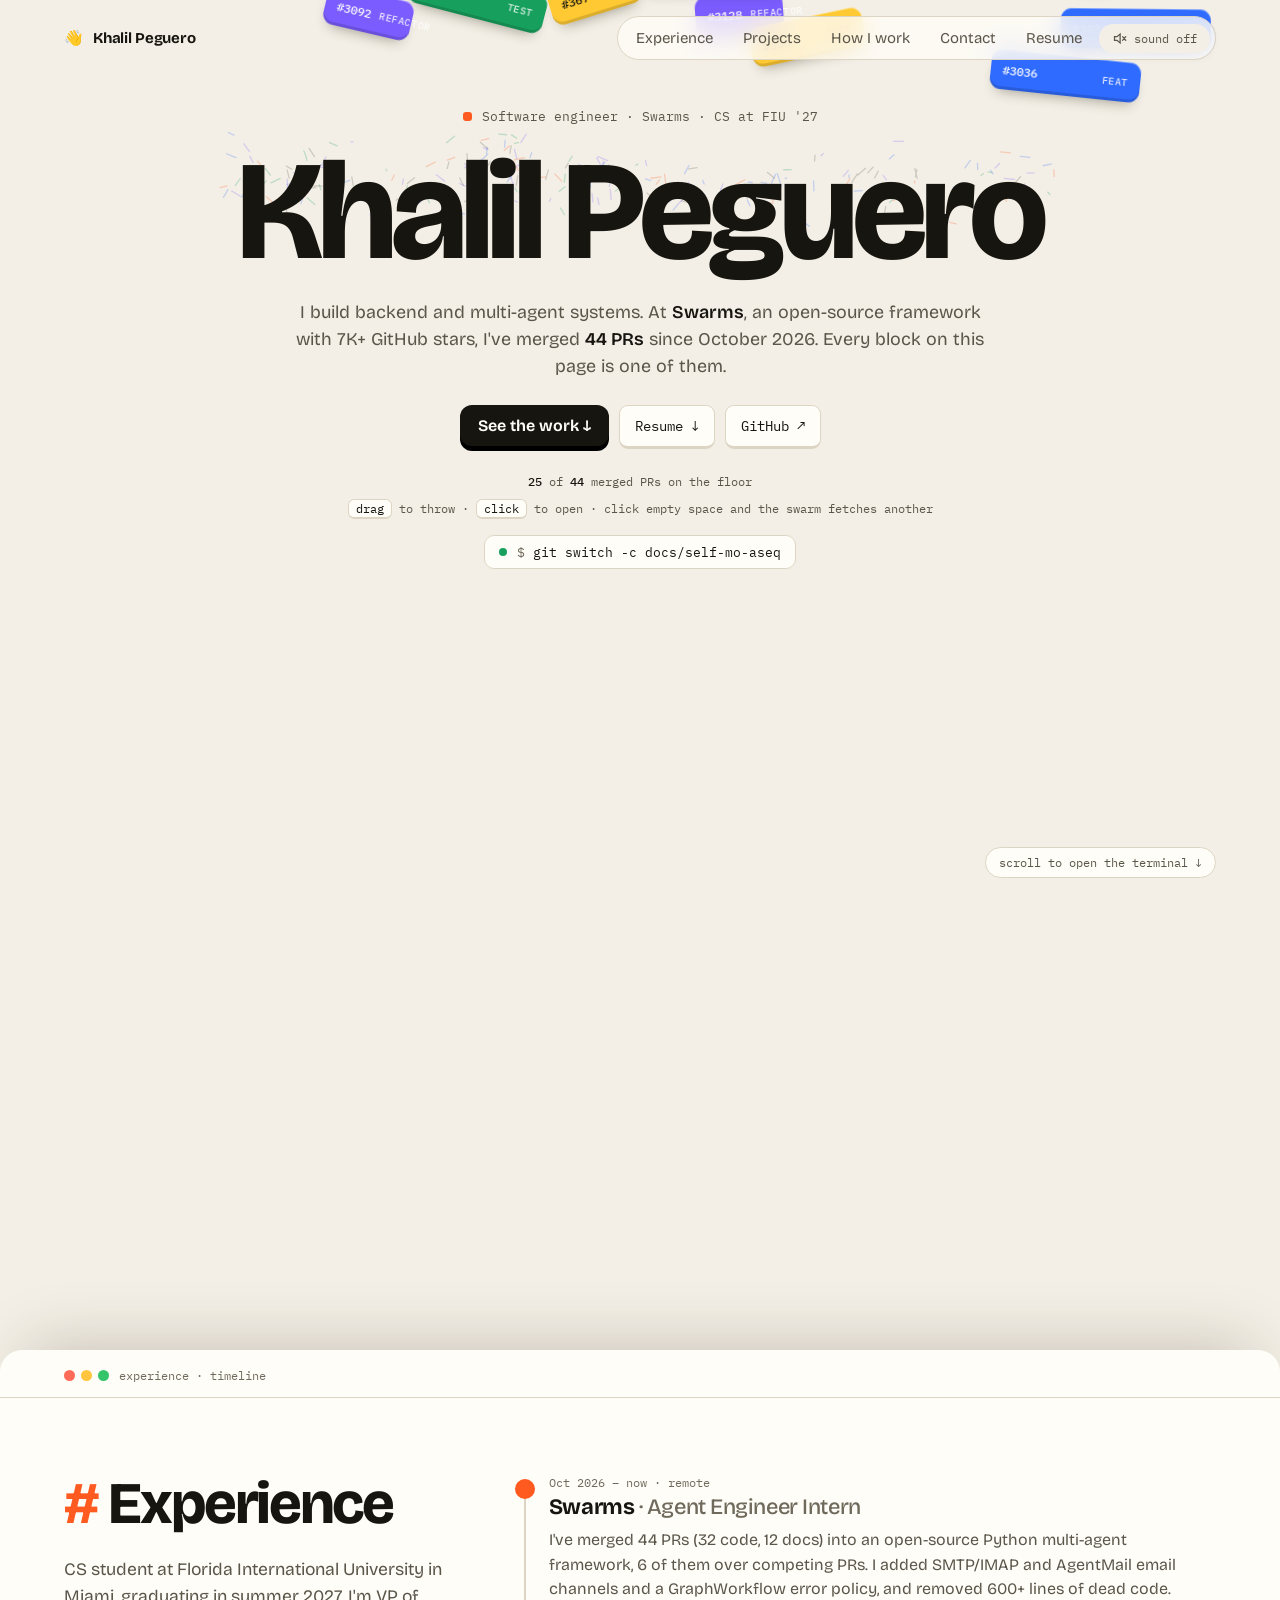
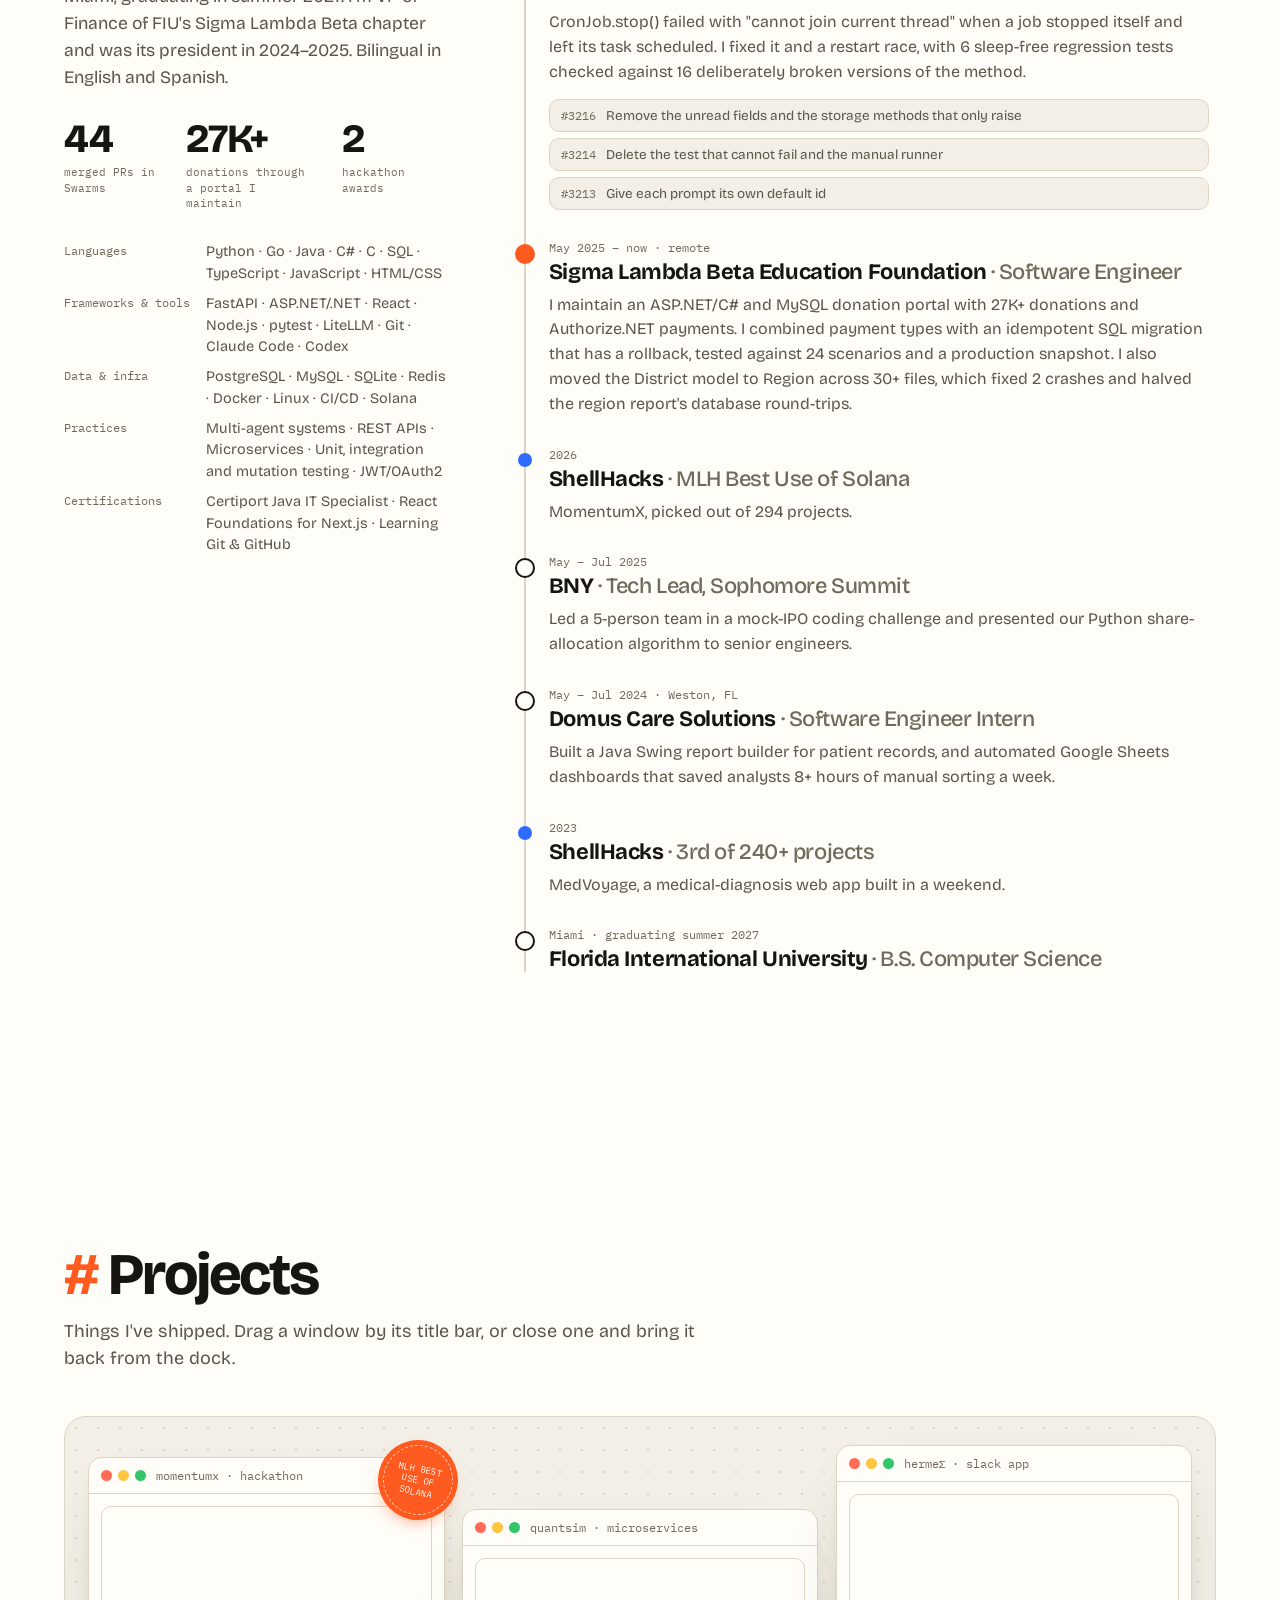
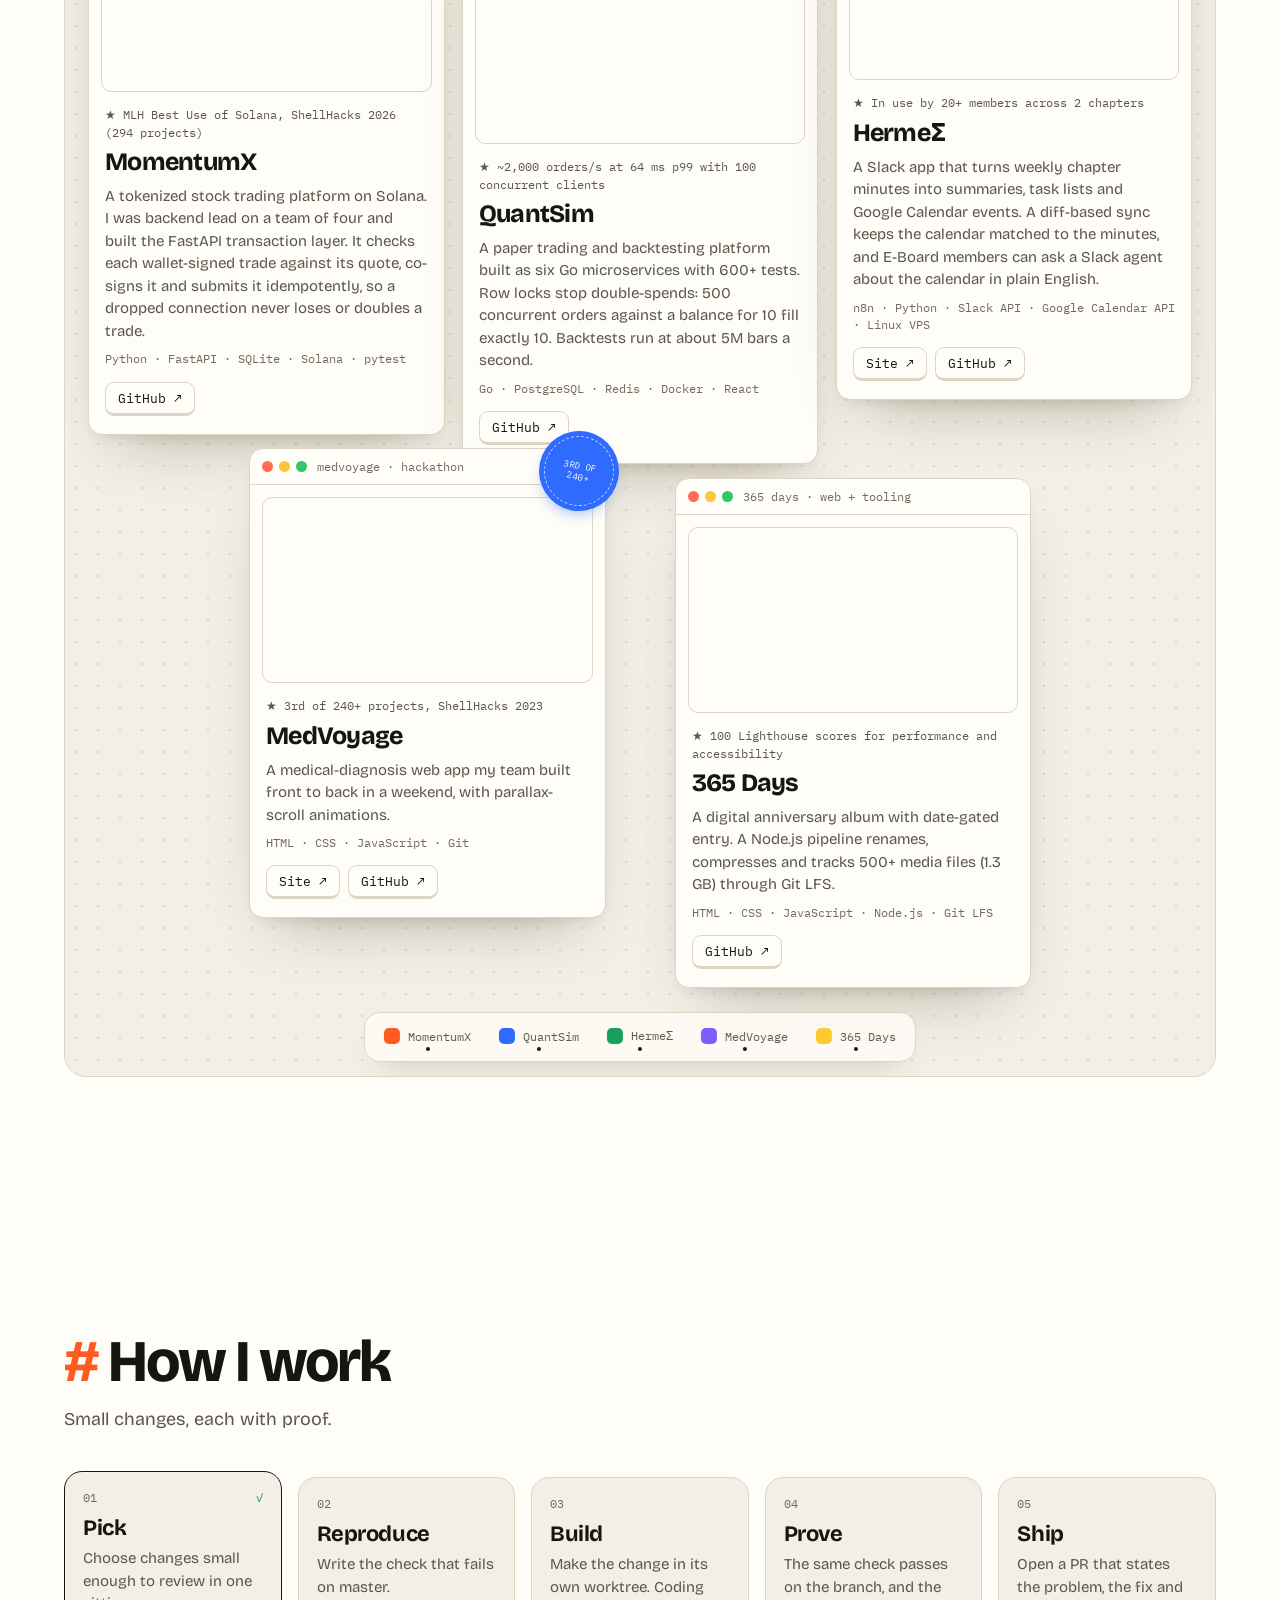
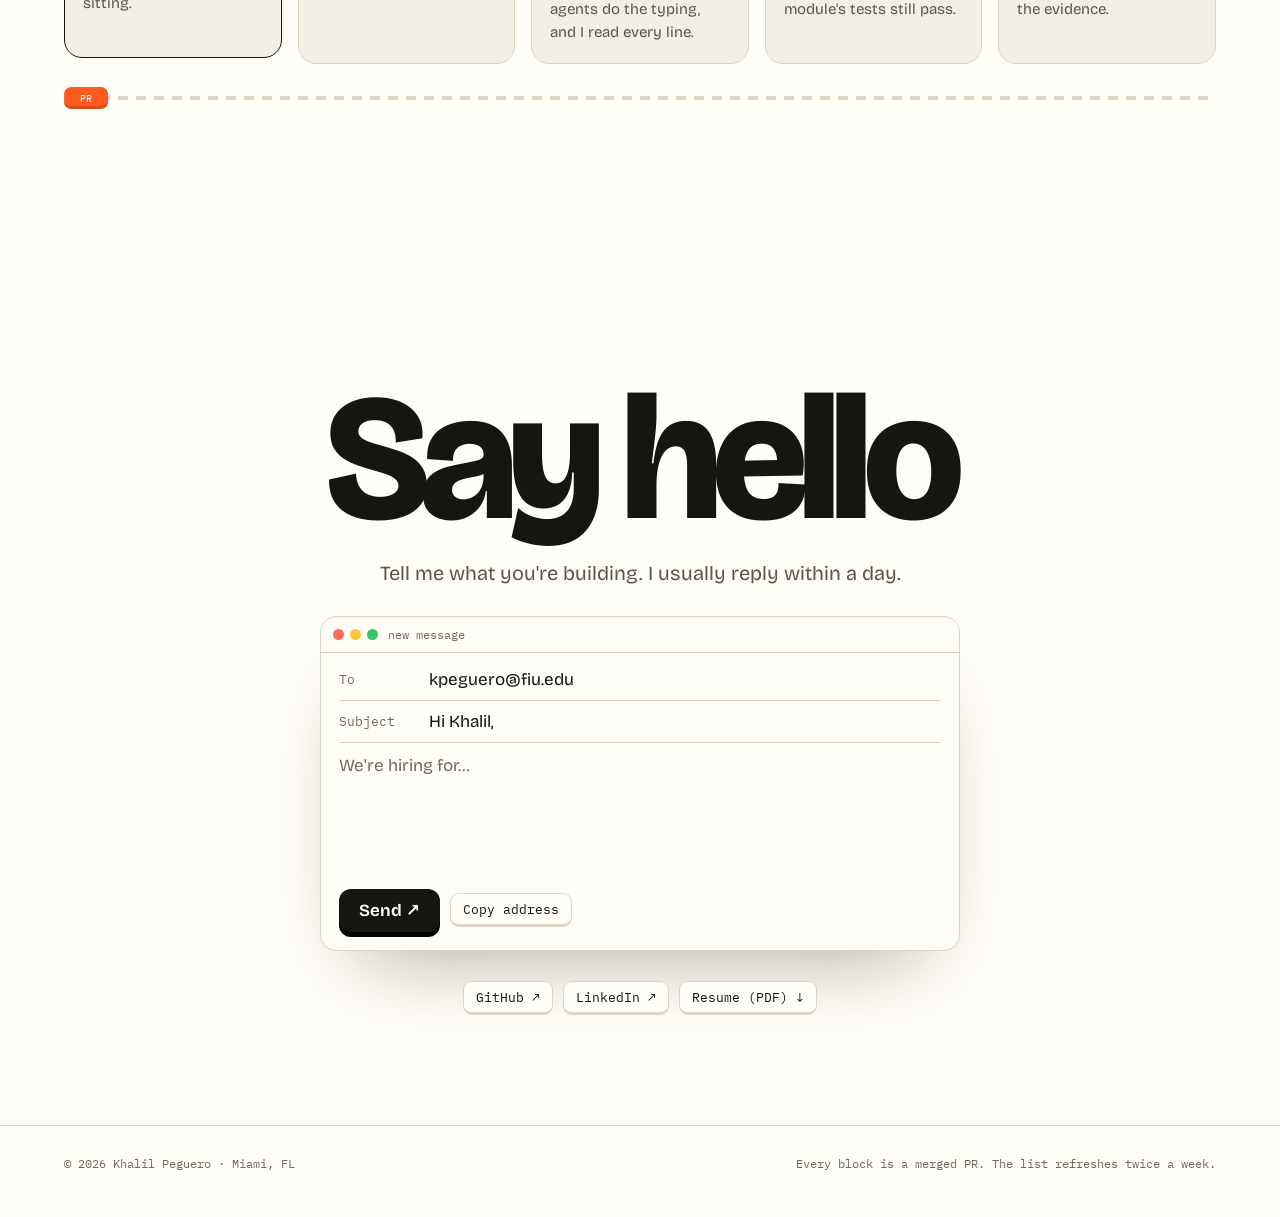
==== index.html @ ee016e77 "Merge pull request #5 from Kpeguero16/feat/dark-mode Add a dark mode that follows the system setting" ====
<!doctype html>
<html lang="en" class="no-js">
<head>
<meta charset="utf-8">
<meta name="viewport" content="width=device-width, initial-scale=1">
<meta name="color-scheme" content="light dark">
<meta name="theme-color" content="#f3efe6" media="(prefers-color-scheme: light)">
<meta name="theme-color" content="#14120d" media="(prefers-color-scheme: dark)">
<title>Khalil Peguero · Software engineer</title>
<meta name="description" content="Khalil Peguero is a software engineer and CS student at FIU, and an Agent Engineer Intern at Swarms, an open-source multi-agent framework.">
<meta property="og:title" content="Khalil Peguero · Software engineer">
<meta property="og:description" content="Agent Engineer Intern at Swarms. CS at FIU, graduating in summer 2027.">
<meta property="og:type" content="website">
<meta property="og:url" content="https://khalilpeguero.me/portfolio/">
<meta property="og:image" content="https://khalilpeguero.me/portfolio/og.png">
<meta property="og:image:width" content="1200">
<meta property="og:image:height" content="630">
<meta property="og:image:alt" content="Khalil Peguero. I build backend and multi-agent systems. Every block is a PR I merged into Swarms.">
<meta name="twitter:card" content="summary_large_image">
<link rel="alternate" type="text/markdown" href="llms.txt" title="for agents">
<link rel="icon" href="data:image/svg+xml,%3Csvg xmlns='http://www.w3.org/2000/svg' viewBox='0 0 32 32'%3E%3Crect width='32' height='32' rx='8' fill='%23ff5a1f'/%3E%3Ctext x='16' y='21' font-family='monospace' font-size='14' font-weight='700' text-anchor='middle' fill='%23fff'%3Ekp%3C/text%3E%3C/svg%3E">
<link rel="preconnect" href="https://fonts.googleapis.com">
<link rel="preconnect" href="https://fonts.gstatic.com" crossorigin>
<link href="https://fonts.googleapis.com/css2?family=Bricolage+Grotesque:opsz,wght@12..96,400..800&family=IBM+Plex+Mono:wght@400;500&display=swap" rel="stylesheet">
<link rel="stylesheet" href="css/site.css">
<script>
// Hide-until-animated styles apply only under .js. If site.js never finishes, show everything.
document.documentElement.classList.replace('no-js', 'js');
setTimeout(function () { if (!window.__siteReady) document.documentElement.classList.replace('js', 'no-js'); }, 4000);
</script>
<script src="data/prs.js" defer></script>
<script src="js/vendor/matter.min.js" defer></script>
<script src="js/site.js" defer></script>
</head>
<body>

<nav class="nav" id="nav">
  <a class="me" href="#top"><span class="wave" aria-hidden="true">👋</span>Khalil Peguero</a>
  <div class="right">
    <a href="#experience" data-tick>Experience</a>
    <a href="#projects" data-tick class="hide-sm">Projects</a>
    <a href="#how" data-tick class="hide-sm">How I work</a>
    <a href="#hello" data-tick>Contact</a>
    <a href="Khalil_Peguero_Resume.pdf" data-tick class="hide-sm">Resume</a>
    <button class="sound" id="sound" aria-pressed="false" aria-label="Toggle sound">
      <svg viewBox="0 0 24 24" fill="none" stroke="currentColor" stroke-width="2" stroke-linecap="round" aria-hidden="true"><path d="M4 9v6h4l5 4V5L8 9H4z"/><path class="on" d="M16 9a4 4 0 0 1 0 6M18.5 6.5a8 8 0 0 1 0 11"/><path class="off" d="M17 9l5 6M22 9l-5 6"/></svg>
      <span class="off">sound off</span><span class="on">sound on</span>
    </button>
  </div>
</nav>

<div class="stage" id="top">
  <header class="pin" id="pin">
    <canvas class="sky" id="sky" aria-hidden="true"></canvas>
    <div class="copy" id="copy">
      <p class="eyebrow"><i aria-hidden="true"></i>Software engineer · Swarms · CS at FIU '27</p>
      <h1 class="name">Khalil Peguero</h1>
      <p class="lede">I build backend and multi-agent systems. At <b>Swarms</b>, an open-source framework with 7K+ GitHub stars, I've merged <b><span data-stat="total">44</span> PRs</b> since October 2026. Every block on this page is one of them.</p>
      <div class="cta">
        <a class="send" href="#projects">See the work ↓</a>
        <a class="btn" href="Khalil_Peguero_Resume.pdf">Resume ↓</a>
        <a class="btn" href="https://github.com/Kpeguero16">GitHub ↗</a>
      </div>
      <div class="readout">
        <span class="count"><b id="onFloor">0</b> of <b data-stat="total">44</b> merged PRs on the floor</span>
        <span id="howTo"><kbd>drag</kbd> to throw · <kbd>click</kbd> to open · click empty space and the swarm fetches another</span>
      </div>
      <div class="ticker" id="ticker"><i class="dot" aria-hidden="true"></i><span class="ln" id="tickerLine"><span class="dim">waiting for the next merge…</span></span></div>
    </div>

    <div class="win-rise" id="rise" aria-hidden="true">
      <div class="bar"><span class="lights"><i></i><i></i><i></i></span><span>~/swarms · replay of recent merges</span></div>
      <pre class="term" id="term"></pre>
    </div>

    <div class="world" id="world" role="group" aria-label="Merged pull requests, one block each"></div>
    <div class="hint" id="hint">scroll to open the terminal ↓</div>
  </header>
</div>

<section class="exp" id="experience" aria-labelledby="exp-title">
  <div class="bar"><span class="lights"><i></i><i></i><i></i></span><span>experience · timeline</span></div>
  <div class="tl-grid">
    <div class="tl-intro">
      <h2 class="h" id="exp-title"><b>#</b>Experience</h2>
      <p>CS student at Florida International University in Miami, graduating in summer 2027. I'm VP of Finance of FIU's Sigma Lambda Beta chapter and was its president in 2024–2025. Bilingual in English and Spanish.</p>
      <div class="tl-stats">
        <div><b data-stat="total">44</b><span>merged PRs in Swarms</span></div>
        <div><b>27K+</b><span>donations through a portal I maintain</span></div>
        <div><b>2</b><span>hackathon awards</span></div>
      </div>
      <dl class="skills">
        <dt>Languages</dt><dd>Python · Go · Java · C# · C · SQL · TypeScript · JavaScript · HTML/CSS</dd>
        <dt>Frameworks &amp; tools</dt><dd>FastAPI · ASP.NET/.NET · React · Node.js · pytest · LiteLLM · Git · Claude Code · Codex</dd>
        <dt>Data &amp; infra</dt><dd>PostgreSQL · MySQL · SQLite · Redis · Docker · Linux · CI/CD · Solana</dd>
        <dt>Practices</dt><dd>Multi-agent systems · REST APIs · Microservices · Unit, integration and mutation testing · JWT/OAuth2</dd>
        <dt>Certifications</dt><dd>Certiport Java IT Specialist · React Foundations for Next.js · Learning Git &amp; GitHub</dd>
      </dl>
    </div>
    <ol class="tl-list" id="tl">
      <li class="tl-item now" style="--i:0"><span class="tl-dot"></span><div class="tl-when">Oct 2026 – now · remote</div>
        <h3>Swarms <span>· Agent Engineer Intern</span></h3>
        <p>I've merged <span data-stat="total">44</span> PRs (<span data-stat="code">32</span> code, <span data-stat="docs">12</span> docs) into an open-source Python multi-agent framework, 6 of them over competing PRs. I added SMTP/IMAP and AgentMail email channels and a GraphWorkflow error policy, and removed 600+ lines of dead code.</p>
        <p>CronJob.stop() failed with "cannot join current thread" when a job stopped itself and left its task scheduled. I fixed it and a restart race, with 6 sleep-free regression tests checked against 16 deliberately broken versions of the method.</p>
        <div class="tl-latest" id="tlLatest"></div>
      </li>
      <li class="tl-item now" style="--i:1"><span class="tl-dot"></span><div class="tl-when">May 2025 – now · remote</div>
        <h3>Sigma Lambda Beta Education Foundation <span>· Software Engineer</span></h3>
        <p>I maintain an ASP.NET/C# and MySQL donation portal with 27K+ donations and Authorize.NET payments. I combined payment types with an idempotent SQL migration that has a rollback, tested against 24 scenarios and a production snapshot. I also moved the District model to Region across 30+ files, which fixed 2 crashes and halved the region report's database round-trips.</p>
      </li>
      <li class="tl-item mile" style="--i:2"><span class="tl-dot"></span><div class="tl-when">2026</div>
        <h3>ShellHacks <span>· MLH Best Use of Solana</span></h3>
        <p>MomentumX, picked out of 294 projects.</p>
      </li>
      <li class="tl-item" style="--i:3"><span class="tl-dot"></span><div class="tl-when">May – Jul 2025</div>
        <h3>BNY <span>· Tech Lead, Sophomore Summit</span></h3>
        <p>Led a 5-person team in a mock-IPO coding challenge and presented our Python share-allocation algorithm to senior engineers.</p>
      </li>
      <li class="tl-item" style="--i:4"><span class="tl-dot"></span><div class="tl-when">May – Jul 2024 · Weston, FL</div>
        <h3>Domus Care Solutions <span>· Software Engineer Intern</span></h3>
        <p>Built a Java Swing report builder for patient records, and automated Google Sheets dashboards that saved analysts 8+ hours of manual sorting a week.</p>
      </li>
      <li class="tl-item mile" style="--i:5"><span class="tl-dot"></span><div class="tl-when">2023</div>
        <h3>ShellHacks <span>· 3rd of 240+ projects</span></h3>
        <p>MedVoyage, a medical-diagnosis web app built in a weekend.</p>
      </li>
      <li class="tl-item" style="--i:6"><span class="tl-dot"></span><div class="tl-when">Miami · graduating summer 2027</div>
        <h3>Florida International University <span>· B.S. Computer Science</span></h3>
      </li>
    </ol>
  </div>
</section>

<main>
  <section class="sec" id="projects" aria-labelledby="proj-title">
    <h2 class="sec-h pop" id="proj-title"><b>#</b>Projects</h2>
    <p class="sec-sub pop">Things I've shipped.<span class="desk-only"> Drag a window by its title bar, or close one and bring it back from the dock.</span></p>
    <div class="desk pop" id="desk">
      <article class="win t-FIX" data-win="0">
        <div class="win-bar"><span class="lights"><button class="win-close" aria-label="Close MomentumX"></button><i></i><i></i></span><span>momentumx · hackathon</span></div>
        <div class="stamp">MLH best<br>use of<br>Solana</div>
        <div class="win-body">
          <div class="demo"><canvas data-demo="flow"></canvas></div>
          <p class="star">★ MLH Best Use of Solana, ShellHacks 2026 (294 projects)</p>
          <h3>MomentumX</h3>
          <p>A tokenized stock trading platform on Solana. I was backend lead on a team of four and built the FastAPI transaction layer. It checks each wallet-signed trade against its quote, co-signs it and submits it idempotently, so a dropped connection never loses or doubles a trade.</p>
          <p class="tags">Python · FastAPI · SQLite · Solana · pytest</p>
          <div class="links"><a class="btn" href="https://github.com/Kpeguero16/MomentumX">GitHub ↗</a></div>
        </div>
      </article>
      <article class="win t-FEAT" data-win="1">
        <div class="win-bar"><span class="lights"><button class="win-close" aria-label="Close QuantSim"></button><i></i><i></i></span><span>quantsim · microservices</span></div>
        <div class="win-body">
          <div class="demo"><canvas data-demo="candles"></canvas></div>
          <p class="star">★ ~2,000 orders/s at 64 ms p99 with 100 concurrent clients</p>
          <h3>QuantSim</h3>
          <p>A paper trading and backtesting platform built as six Go microservices with 600+ tests. Row locks stop double-spends: 500 concurrent orders against a balance for 10 fill exactly 10. Backtests run at about 5M bars a second.</p>
          <p class="tags">Go · PostgreSQL · Redis · Docker · React</p>
          <div class="links"><a class="btn" href="https://github.com/Kpeguero16/quantsim">GitHub ↗</a></div>
        </div>
      </article>
      <article class="win t-TEST" data-win="2">
        <div class="win-bar"><span class="lights"><button class="win-close" aria-label="Close HermeΣ"></button><i></i><i></i></span><span>hermeΣ · slack app</span></div>
        <div class="win-body">
          <div class="demo"><canvas data-demo="minutes"></canvas></div>
          <p class="star">★ In use by 20+ members across 2 chapters</p>
          <h3>HermeΣ</h3>
          <p>A Slack app that turns weekly chapter minutes into summaries, task lists and Google Calendar events. A diff-based sync keeps the calendar matched to the minutes, and E-Board members can ask a Slack agent about the calendar in plain English.</p>
          <p class="tags">n8n · Python · Slack API · Google Calendar API · Linux VPS</p>
          <div class="links"><a class="btn" href="https://usehermes.online/">Site ↗</a><a class="btn" href="https://github.com/Kpeguero16/Hermes">GitHub ↗</a></div>
        </div>
      </article>
      <article class="win t-REFACTOR" data-win="3">
        <div class="win-bar"><span class="lights"><button class="win-close" aria-label="Close MedVoyage"></button><i></i><i></i></span><span>medvoyage · hackathon</span></div>
        <div class="stamp blue">3rd of<br>240+</div>
        <div class="win-body">
          <div class="demo"><canvas data-demo="tree"></canvas></div>
          <p class="star">★ 3rd of 240+ projects, ShellHacks 2023</p>
          <h3>MedVoyage</h3>
          <p>A medical-diagnosis web app my team built front to back in a weekend, with parallax-scroll animations.</p>
          <p class="tags">HTML · CSS · JavaScript · Git</p>
          <div class="links"><a class="btn" href="https://kpeguero16.github.io/MedVoyage/">Site ↗</a><a class="btn" href="https://github.com/Kpeguero16/MedVoyage">GitHub ↗</a></div>
        </div>
      </article>
      <article class="win t-DOCS" data-win="4">
        <div class="win-bar"><span class="lights"><button class="win-close" aria-label="Close 365 Days"></button><i></i><i></i></span><span>365 days · web + tooling</span></div>
        <div class="win-body">
          <div class="demo"><canvas data-demo="days"></canvas></div>
          <p class="star">★ 100 Lighthouse scores for performance and accessibility</p>
          <h3>365 Days</h3>
          <p>A digital anniversary album with date-gated entry. A Node.js pipeline renames, compresses and tracks 500+ media files (1.3 GB) through Git LFS.</p>
          <p class="tags">HTML · CSS · JavaScript · Node.js · Git LFS</p>
          <div class="links"><a class="btn" href="https://github.com/Kpeguero16/365Days">GitHub ↗</a></div>
        </div>
      </article>
      <div class="dock" aria-label="Project windows">
        <button class="open t-FIX" data-dock="0"><i></i>MomentumX</button>
        <button class="open t-FEAT" data-dock="1"><i></i>QuantSim</button>
        <button class="open t-TEST" data-dock="2"><i></i>HermeΣ</button>
        <button class="open t-REFACTOR" data-dock="3"><i></i>MedVoyage</button>
        <button class="open t-DOCS" data-dock="4"><i></i>365 Days</button>
      </div>
    </div>
  </section>

  <section class="sec" id="how" aria-labelledby="how-title">
    <h2 class="sec-h pop" id="how-title"><b>#</b>How I work</h2>
    <p class="sec-sub pop">Small changes, each with proof.</p>
    <div class="track pop" id="track">
      <div class="station"><div class="n"><span>01</span><span class="tick">✓</span></div><b>Pick</b><p>Choose changes small enough to review in one sitting.</p></div>
      <div class="station"><div class="n"><span>02</span><span class="tick">✓</span></div><b>Reproduce</b><p>Write the check that fails on master.</p></div>
      <div class="station"><div class="n"><span>03</span><span class="tick">✓</span></div><b>Build</b><p>Make the change in its own worktree. Coding agents do the typing, and I read every line.</p></div>
      <div class="station"><div class="n"><span>04</span><span class="tick">✓</span></div><b>Prove</b><p>The same check passes on the branch, and the module's tests still pass.</p></div>
      <div class="station"><div class="n"><span>05</span><span class="tick">✓</span></div><b>Ship</b><p>Open a PR that states the problem, the fix and the evidence.</p></div>
      <div class="rail"></div><div class="runner" id="runner">PR</div>
    </div>
  </section>

  <section class="sec hello" id="hello" aria-labelledby="say">
    <h2 class="say pop" id="say">Say hello</h2>
    <p class="pop">Tell me what you're building. I usually reply within a day.</p>
    <div class="compose pop">
      <div class="win-bar"><span class="lights"><i></i><i></i><i></i></span><span>new message</span></div>
      <form id="compose">
        <label><span>To</span><input name="to" value="kpeguero@fiu.edu" readonly></label>
        <label><span>Subject</span><input name="subject" value="Hi Khalil, " aria-label="Subject"></label>
        <label class="body"><textarea name="body" aria-label="Message" placeholder="We're hiring for…"></textarea></label>
        <div class="row"><button type="submit" class="send">Send ↗</button><button type="button" class="btn" id="copyAddr">Copy address</button></div>
      </form>
    </div>
    <div class="elsewhere pop">
      <a class="btn" href="https://github.com/Kpeguero16">GitHub ↗</a>
      <a class="btn" href="https://linkedin.com/in/khalilpeguero">LinkedIn ↗</a>
      <a class="btn" href="Khalil_Peguero_Resume.pdf">Resume (PDF) ↓</a>
    </div>
  </section>
</main>

<footer>
  <span>© 2026 Khalil Peguero · Miami, FL</span>
  <span>Every block is a merged PR. The list refreshes twice a week.</span>
</footer>
<div class="tip" id="tip" aria-hidden="true"></div>
<div class="toast" id="toast" role="status"></div>
</body>
</html>
---- css/site.css ----
/* Khalil Peguero's portfolio. Paper theme: warm paper, ink, one orange accent. */
:root {
  --paper: #f3efe6; --card: #fffdf8; --ink: #17150f; --ink-2: #5b564a; --ink-3: #706a5c; --line: #ddd5c3;
  --orange: #ff5a1f; --blue: #2f6bff; --green: #17a05d; --violet: #7a5cff; --yellow: #ffc933; --chore: #f7f2e7;
  --glass: rgba(255, 253, 248, .8); --shade: 60, 45, 20; --press: #000; --on-yellow: #17150f;
  --sans: "Bricolage Grotesque", ui-sans-serif, system-ui, sans-serif;
  --mono: "IBM Plex Mono", ui-monospace, Menlo, monospace;
  --m: clamp(20px, 5vw, 72px);
  --spring: cubic-bezier(.34, 1.56, .64, 1);
  --ease: cubic-bezier(.2, .8, .2, 1);
  color-scheme: light dark;
}
/* paper at night: warm ink-black, light ink, the same orange and block colors.
   Every text color keeps 4.5:1 on --card and --paper. js/site.js reads these for the canvases. */
@media (prefers-color-scheme: dark) {
  :root {
    --paper: #14120d; --card: #1c1a14; --ink: #f3efe6; --ink-2: #c9c2b2; --ink-3: #9d9684; --line: #36322a; --chore: #2a2720;
    --glass: rgba(28, 26, 20, .8); --shade: 0, 0, 0; --press: #8f8877;
  }
}
* { box-sizing: border-box }
html { background: var(--paper); color: var(--ink); font-family: var(--sans); -webkit-font-smoothing: antialiased }
body { margin: 0; overflow-x: hidden }
a { color: inherit; text-decoration: none }
::selection { background: var(--orange); color: #fff }
button { font: inherit; color: inherit }
a:focus-visible, button:focus-visible, input:focus-visible, textarea:focus-visible, .blk:focus-visible { outline: 2px solid var(--orange); outline-offset: 3px; border-radius: 8px }
.t-FIX { --dot: var(--orange) } .t-FEAT { --dot: var(--blue) } .t-TEST { --dot: var(--green) }
.t-REFACTOR { --dot: var(--violet) } .t-CHORE { --dot: #d9cfb9 } .t-DOCS { --dot: var(--yellow) }
.lights { display: flex; gap: 6px }
.lights i, .lights button { width: 11px; height: 11px; border-radius: 50%; display: block; background: var(--line) }
.lights > :nth-child(1) { background: #ff6b57 } .lights > :nth-child(2) { background: #ffc53d } .lights > :nth-child(3) { background: #34c46a }

/* ── nav ── */
.nav { position: fixed; inset: 0 0 auto 0; z-index: 50; display: flex; justify-content: space-between; align-items: center; padding: 16px var(--m); font-size: 15px; transition: background .3s }
.nav.solid { background: linear-gradient(var(--card) 65%, transparent) }
.me { font-weight: 700; letter-spacing: -.01em; display: flex; align-items: center; gap: 10px; white-space: nowrap }
.wave { display: inline-block; transform-origin: 70% 80% }
.me:hover .wave { animation: wave 1s var(--ease) }
@keyframes wave { 20% { transform: rotate(18deg) } 40% { transform: rotate(-10deg) } 60% { transform: rotate(14deg) } 80% { transform: rotate(-4deg) } }
.nav .right { display: flex; align-items: center; gap: 4px; background: var(--glass); backdrop-filter: blur(12px); -webkit-backdrop-filter: blur(12px); border: 1px solid var(--line); border-radius: 999px; padding: 5px }
.nav .right a { padding: 7px 13px; border-radius: 999px; color: var(--ink-2); transition: background .25s, color .25s, transform .35s var(--spring) }
.nav .right a:hover { background: var(--ink); color: var(--card); transform: translateY(-1px) }
.sound { all: unset; cursor: pointer; display: flex; align-items: center; gap: 7px; padding: 7px 13px; border-radius: 999px; font-family: var(--mono); font-size: 12px; color: var(--ink-2); background: var(--paper) }
.sound:hover { color: var(--ink) }
.sound:focus-visible { outline: 2px solid var(--orange) }
.sound svg { width: 15px; height: 15px }
.sound[aria-pressed="true"] { background: var(--orange); color: #fff }
.sound .on { display: none } .sound[aria-pressed="true"] .on { display: inline } .sound[aria-pressed="true"] .off { display: none }

/* ── hero stage: pinned while the terminal window rises; experience then slides up over it ── */
.stage { position: relative; height: 250vh } /* experience starts sliding in at .5 screens of scroll and covers the hero at 1.5 */
.pin { position: sticky; top: 0; height: 100vh; overflow: hidden; -webkit-user-select: none; user-select: none; cursor: crosshair }
.sky { position: absolute; inset: 0; width: 100%; height: 100%; z-index: 1; pointer-events: none; opacity: calc(1 - var(--p, 0) * 4) }
.copy { position: absolute; left: var(--m); right: var(--m); top: clamp(92px, 12vh, 120px); z-index: 3; pointer-events: none; text-align: center; display: flex; flex-direction: column; align-items: center;
  opacity: calc(1 - var(--p, 0) * 4); transform: translateY(calc(var(--p, 0) * -120px)) }
.eyebrow { font-family: var(--mono); font-size: 13px; color: var(--ink-2); margin: 0 0 20px; display: flex; align-items: center; gap: 10px }
.eyebrow i { width: 9px; height: 9px; border-radius: 3px; background: var(--orange); display: inline-block; animation: bob 2.4s ease-in-out infinite }
@keyframes bob { 50% { transform: translateY(-3px) rotate(45deg) } }
h1.name { font-size: min(11vw, 18vh, 172px); line-height: .95; letter-spacing: -.04em; font-weight: 750; margin: 0; white-space: nowrap; font-variation-settings: "opsz" 96 }
.lede { font-size: clamp(17px, 1.4vw, 20px); line-height: 1.5; color: var(--ink-2); margin: 20px 0 0; max-width: 720px }
.lede b { color: var(--ink); font-weight: 600 }
.readout { margin-top: 22px; display: flex; flex-wrap: wrap; justify-content: center; gap: 4px 10px; font-family: var(--mono); font-size: 12px; line-height: 1.9; color: var(--ink-2) }
.readout .count { flex-basis: 100% }
.readout b { color: var(--ink); font-weight: 500 }
.readout kbd { font-family: inherit; background: var(--card); border: 1px solid var(--line); border-bottom-width: 2px; border-radius: 6px; padding: 1px 7px; color: var(--ink) }
.ticker { margin-top: 14px; display: flex; align-items: center; gap: 10px; max-width: min(720px, 100%); font-family: var(--mono); font-size: 12.5px; color: var(--ink-2); background: var(--card); border: 1px solid var(--line); border-radius: 10px; padding: 8px 14px; white-space: nowrap; overflow: hidden }
.ticker .dot { width: 8px; height: 8px; border-radius: 50%; background: var(--green); flex: none; animation: pulse 1.6s infinite }
@keyframes pulse { 50% { opacity: .3 } }
.ticker .ln { overflow: hidden; text-overflow: ellipsis }
.ps, .dim { color: var(--ink-3) } .cmd { color: var(--ink) } .ok, .drop { color: var(--green) } .bad { color: var(--orange) }
.cta { margin-top: 26px; display: flex; flex-wrap: wrap; justify-content: center; align-items: flex-start; gap: 10px; pointer-events: auto }
.cta .send { font-size: 16px; padding: 11px 18px }
.cta .btn { font-size: 13.5px; padding: 11px 15px; background: var(--card) }
.gone .cta { pointer-events: none }
/* the name and pitch show at once; the readout and ticker describe the blocks, so they wait for the swarm to let go */
.js .readout, .js .ticker { opacity: 0; transform: translateY(8px); transition: opacity .8s, transform .8s var(--ease) }
.js .ticker { transition-delay: .15s }
.ready .readout, .ready .ticker { opacity: 1; transform: none }
/* the swarm draws over the name while it forms it, then drops behind the text */
.pin:not(.settled) .sky { z-index: 4 }
.hint { position: absolute; right: var(--m); bottom: 22px; z-index: 5; font-family: var(--mono); font-size: 12px; color: var(--ink-2); background: var(--card); border: 1px solid var(--line); padding: 7px 13px; border-radius: 999px;
  opacity: calc(1 - var(--p, 0) * 8); animation: nudge 2.2s ease-in-out infinite; pointer-events: none }
@keyframes nudge { 50% { transform: translateY(4px) } }

/* the terminal window: parked under the fold, rises and fills the screen on scroll */
.win-rise { position: absolute; z-index: 5; width: min(64vw, 820px); left: calc(50% - min(64vw, 820px) / 2); top: calc(100% + 60px); aspect-ratio: 16 / 10;
  background: var(--card); border: 1px solid var(--line); border-radius: 14px; overflow: hidden; box-shadow: 0 40px 80px -40px rgba(var(--shade), .4) }
.bar { display: flex; align-items: center; gap: 10px; padding: 10px 14px; border-bottom: 1px solid var(--line); font-family: var(--mono); font-size: 11.5px; color: var(--ink-3) }
.term { margin: 0; padding: 14px 16px; font-family: var(--mono); font-size: clamp(10px, .85vw, 12.5px); line-height: 1.8; color: var(--ink-2); white-space: pre-wrap; height: calc(100% - 37px); overflow: hidden; display: flex; flex-direction: column; justify-content: flex-start }
.term .drop { background: rgba(23, 160, 93, .12); border-radius: 4px; padding: 0 5px }

/* blocks */
.world { position: absolute; inset: 0; z-index: 4; pointer-events: none; opacity: calc(1 - var(--p, 0) * 5) }
.blk { position: absolute; left: 0; top: 0; display: flex; align-items: center; justify-content: space-between; gap: 8px; padding: 0 12px; border-radius: 11px;
  font-family: var(--mono); font-size: 12px; font-weight: 500; color: #fff; cursor: grab; pointer-events: auto; user-select: none; touch-action: none; background: var(--dot);
  box-shadow: 0 1px 0 rgba(255, 255, 255, .35) inset, 0 -3px 0 rgba(0, 0, 0, .14) inset, 0 8px 14px -8px rgba(40, 30, 10, .45); will-change: transform }
.blk:active { cursor: grabbing }
.world.off .blk { visibility: hidden; pointer-events: none }
.blk .bt { font-size: 10px; letter-spacing: .06em; text-transform: uppercase; opacity: .82 }
.blk.t-CHORE { background: var(--chore); color: var(--ink); border: 1px solid var(--line) }
.blk.t-DOCS { color: var(--on-yellow) }
.blk.t-CHORE .bt, .blk.t-DOCS .bt { opacity: .6 }
.blk.fresh { animation: fresh 1.6s ease-out }
@keyframes fresh { 0% { outline: 3px solid var(--orange); outline-offset: 3px } 100% { outline: 3px solid transparent; outline-offset: 10px } }
.tip { position: fixed; z-index: 60; pointer-events: none; max-width: 460px; background: #1b1912; color: #d9d3c4; border-radius: 10px; padding: 12px 14px; font-family: var(--mono); font-size: 12px; line-height: 1.75;
  opacity: 0; transform: translateY(6px) scale(.97); transition: opacity .15s, transform .25s var(--spring) }
.tip.show { opacity: 1; transform: none }
.tip .title { color: var(--yellow); margin-bottom: 6px; display: block; white-space: nowrap; overflow: hidden; text-overflow: ellipsis }
.tip .ps, .tip .dim { color: #8f897b } .tip .cmd { color: #fffdf8 } .tip .ok, .tip .drop { color: #3ddc84 } .tip .bad { color: #ff8a5c }

/* ── experience: a sheet that slides up over the full-screen terminal ── */
.exp { position: relative; z-index: 7; margin-top: -100vh; min-height: 100vh; background: var(--card); border-radius: 22px 22px 0 0; box-shadow: 0 -30px 60px -30px rgba(var(--shade), .25) }
.exp .bar { padding: 18px var(--m) 14px }
.tl-grid { display: grid; grid-template-columns: minmax(280px, .8fr) 1.45fr; gap: clamp(30px, 5vw, 90px); padding: clamp(40px, 6vw, 80px) var(--m) clamp(70px, 9vw, 120px); max-width: 1380px; margin: 0 auto }
.tl-grid > *, .tl-latest a { min-width: 0 }
.h { font-size: clamp(38px, 4.6vw, 68px); font-weight: 750; letter-spacing: -.04em; line-height: 1; margin: 0 0 22px }
.h b, .sec-h b { color: var(--orange); font-weight: 600; margin-right: .18em }
.tl-intro { position: sticky; top: 96px; align-self: start }
.tl-intro p { color: var(--ink-2); font-size: 17.5px; line-height: 1.55; margin: 0; max-width: 440px }
.tl-stats { display: grid; grid-template-columns: repeat(3, auto); justify-content: start; gap: 16px 28px; margin-top: 28px }
.tl-stats b { display: block; font-size: 40px; font-weight: 750; letter-spacing: -.035em; line-height: 1 }
.tl-stats span { display: block; font-family: var(--mono); font-size: 11px; color: var(--ink-3); margin-top: 6px; max-width: 130px; line-height: 1.4 }
.skills { margin: 30px 0 0; display: grid; grid-template-columns: auto 1fr; gap: 8px 16px; font-size: 14.5px; max-width: 460px }
.skills dt { font-family: var(--mono); font-size: 11.5px; color: var(--ink-3); padding-top: 2px }
.skills dd { margin: 0; color: var(--ink-2); line-height: 1.5 }
.tl-list { list-style: none; margin: 0; padding: 0 0 0 34px; position: relative }
.tl-list::before { content: ""; position: absolute; left: 9px; top: 10px; bottom: 30px; width: 2px; background: var(--line); transform-origin: top; transform: scaleY(0); transition: transform 1.4s var(--ease) }
.tl-item { position: relative; padding: 0 0 30px; opacity: 0; transform: translateX(18px); transition: opacity .5s, transform .7s var(--spring); transition-delay: calc(var(--i) * 120ms + 150ms) }
.no-js .tl-item, .go .tl-item { opacity: 1; transform: none }
.no-js .tl-list::before, .go.tl-list::before { transform: scaleY(1) }
.tl-dot { position: absolute; left: -34px; top: 4px; width: 20px; height: 20px; border-radius: 50%; background: var(--card); border: 2px solid var(--ink) }
.tl-item.now .tl-dot { background: var(--orange); border-color: var(--orange) }
.tl-item.now:first-child .tl-dot { animation: ping 1.8s infinite }
@keyframes ping { 0% { box-shadow: 0 0 0 0 rgba(255, 90, 31, .45) } 100% { box-shadow: 0 0 0 14px rgba(255, 90, 31, 0) } }
.tl-item.mile .tl-dot { width: 14px; height: 14px; left: -31px; top: 6px; background: var(--blue); border-color: var(--blue) }
.tl-when { font-family: var(--mono); font-size: 12px; color: var(--ink-3); margin-bottom: 4px }
.tl-item h3 { margin: 0; font-size: 22px; letter-spacing: -.02em; font-weight: 700 }
.tl-item h3 span { color: var(--ink-3); font-weight: 500 }
.tl-item p { margin: 8px 0 0; color: var(--ink-2); font-size: 16px; line-height: 1.55; max-width: 660px }
.tl-latest { display: flex; flex-direction: column; gap: 6px; margin-top: 14px; max-width: 660px }
.tl-latest a { display: flex; gap: 10px; align-items: baseline; font-size: 13.5px; color: var(--ink-2); padding: 7px 11px; border: 1px solid var(--line); border-radius: 10px; background: var(--paper); transition: transform .35s var(--spring), color .2s }
.tl-latest a:hover { transform: translateX(5px); color: var(--ink) }
.tl-latest code { font-family: var(--mono); font-size: 11.5px; color: var(--ink-3); flex: none }
.tl-latest .what { white-space: nowrap; overflow: hidden; text-overflow: ellipsis }

/* ── sections ── */
main { background: var(--card); position: relative; z-index: 7 }
.sec { padding: clamp(80px, 10vw, 130px) var(--m); max-width: 1320px; margin: 0 auto }
.sec-h { font-size: clamp(38px, 4.6vw, 68px); font-weight: 750; letter-spacing: -.04em; line-height: 1; margin: 0 0 14px }
.sec-sub { color: var(--ink-2); font-size: 18px; line-height: 1.5; margin: 0 0 44px; max-width: 640px }
.js .pop { opacity: 0; transform: translateY(40px) scale(.97); transition: opacity .6s var(--ease), transform .8s var(--spring) }
.js .pop.in { opacity: 1; transform: none }
.btn { display: inline-flex; align-items: center; gap: 6px; font-family: var(--mono); font-size: 12.5px; padding: 7px 12px; border-radius: 9px; background: var(--card); border: 1px solid var(--line); border-bottom-width: 3px; transition: transform .3s var(--spring), border-bottom-width .1s; cursor: pointer }
.btn:hover { transform: translateY(-2px) }
.btn:active { transform: translateY(1px); border-bottom-width: 1px }

/* projects: windows on a desktop */
.desk { position: relative; height: 940px; border: 1px solid var(--line); border-radius: 22px; overflow: hidden; background: var(--paper) radial-gradient(circle, var(--line) 1.1px, transparent 1.5px) 0 0 / 22px 22px }
.win { position: absolute; background: var(--card); border: 1px solid var(--line); border-radius: 14px; box-shadow: 0 30px 60px -32px rgba(var(--shade), .38), 0 8px 16px -10px rgba(var(--shade), .18); transition: transform .45s var(--spring), opacity .3s, box-shadow .3s }
.win.dragging { transition: none; transform: rotate(-1.2deg) scale(1.015); box-shadow: 0 46px 90px -34px rgba(var(--shade), .5) }
.win.closed { opacity: 0; transform: scale(.86) translateY(30px); pointer-events: none }
.win.bump { animation: bump .55s var(--spring) }
@keyframes bump { 0% { transform: scale(.9) } 100% { transform: none } }
.win-bar { display: flex; align-items: center; gap: 10px; padding: 10px 12px; border-bottom: 1px solid var(--line); font-family: var(--mono); font-size: 11.5px; color: var(--ink-3); user-select: none }
.win .win-bar { cursor: grab; touch-action: none }
.win.dragging .win-bar { cursor: grabbing }
.win-close { all: unset; cursor: pointer }
.win-close:hover { box-shadow: 0 0 0 3px rgba(255, 107, 87, .25) }
.win-body { padding: 12px 12px 18px }
.demo { position: relative; aspect-ratio: 16 / 9; border-radius: 10px; overflow: hidden; background: var(--card); border: 1px solid var(--line) }
.demo canvas { width: 100%; height: 100%; display: block }
.win .star { font-family: var(--mono); font-size: 11.5px; color: var(--ink-2); margin: 14px 4px 6px }
.win h3 { margin: 0 4px; font-size: 25px; letter-spacing: -.03em; font-weight: 750 }
.win p { margin: 8px 4px 0; color: var(--ink-2); font-size: 15px; line-height: 1.5 }
.win .tags { font-family: var(--mono); font-size: 11.5px; color: var(--ink-3) }
.win .links { display: flex; gap: 8px; margin: 14px 4px 0 }
.stamp { position: absolute; right: -14px; top: -18px; width: 80px; height: 80px; border-radius: 50%; display: grid; place-items: center; text-align: center; padding: 10px; z-index: 2;
  font-family: var(--mono); font-size: 9px; line-height: 1.25; letter-spacing: .06em; text-transform: uppercase; color: #fff; background: var(--orange); transform: rotate(12deg); box-shadow: 0 8px 16px -8px rgba(255, 90, 31, .6); transition: transform .6s var(--spring) }
.stamp::before { content: ""; position: absolute; inset: 5px; border-radius: 50%; border: 1px dashed rgba(255, 255, 255, .7) }
.stamp.blue { background: var(--blue); box-shadow: 0 8px 16px -8px rgba(47, 107, 255, .6) }
.win:hover .stamp { transform: rotate(-8deg) scale(1.08) }
.dock { position: absolute; left: 50%; bottom: 14px; transform: translateX(-50%); display: flex; gap: 4px; padding: 7px; z-index: 200; background: var(--glass); backdrop-filter: blur(10px); -webkit-backdrop-filter: blur(10px); border: 1px solid var(--line); border-radius: 16px; box-shadow: 0 12px 30px -18px rgba(var(--shade), .4) }
.dock button { all: unset; cursor: pointer; position: relative; display: flex; align-items: center; gap: 8px; padding: 8px 12px 10px; border-radius: 10px; font-family: var(--mono); font-size: 12px; color: var(--ink-2); white-space: nowrap; transition: transform .35s var(--spring), background .2s }
.dock button:hover, .dock button:focus-visible { transform: translateY(-5px); background: var(--paper); color: var(--ink) }
.dock button i { width: 16px; height: 16px; border-radius: 5px; background: var(--dot) }
.dock button::after { content: ""; position: absolute; bottom: 3px; left: 50%; width: 4px; height: 4px; border-radius: 50%; background: var(--ink); opacity: 0; transform: translateX(-50%); transition: opacity .2s }
.dock button.open::after { opacity: 1 }

/* how i work */
.track { position: relative; display: grid; grid-template-columns: repeat(5, 1fr); gap: 16px; padding-bottom: 58px }
.station { background: var(--paper); border: 1px solid var(--line); border-radius: 18px; padding: 18px 18px 20px; transition: transform .5s var(--spring), border-color .3s }
.station b { display: block; font-size: 22px; letter-spacing: -.02em; margin: 10px 0 6px }
.station p { margin: 0; color: var(--ink-2); font-size: 15px; line-height: 1.5 }
.station .n { font-family: var(--mono); font-size: 12px; color: var(--ink-3); display: flex; justify-content: space-between }
.station .tick { color: var(--green); opacity: 0; transform: scale(.4); transition: opacity .2s, transform .4s var(--spring) }
.station.hit { transform: translateY(-6px); border-color: var(--ink) }
.station.hit .tick { opacity: 1; transform: none }
.rail { position: absolute; left: 0; right: 0; bottom: 22px; height: 4px; border-radius: 4px; background: repeating-linear-gradient(90deg, var(--line) 0 10px, transparent 10px 18px) }
.runner { position: absolute; bottom: 13px; left: 0; width: 44px; height: 22px; border-radius: 7px; background: var(--orange); box-shadow: 0 -3px 0 rgba(0, 0, 0, .14) inset; font-family: var(--mono); font-size: 10px; color: #fff; display: grid; place-items: center }

/* contact */
.hello { text-align: center; padding-bottom: 110px }
.say { font-size: clamp(76px, 14vw, 220px); line-height: .9; letter-spacing: -.055em; font-weight: 800; margin: 0 0 18px; cursor: default; user-select: none }
.say span { display: inline-block; transition: transform .5s var(--spring), color .3s }
.say span.up { transform: translateY(-.14em) rotate(-4deg); color: var(--orange); transition: transform .12s ease-out, color .1s }
.hello > p { font-size: 20px; color: var(--ink-2); margin: 0 auto 28px; max-width: 560px; line-height: 1.5 }
.compose { max-width: 640px; margin: 0 auto; text-align: left; background: var(--card); border: 1px solid var(--line); border-radius: 16px; overflow: hidden; box-shadow: 0 40px 80px -42px rgba(var(--shade), .45) }
.compose form { padding: 6px 18px 18px }
.compose label { display: grid; grid-template-columns: 80px 1fr; align-items: center; gap: 10px; padding: 10px 0; border-bottom: 1px solid var(--line); font-family: var(--mono); font-size: 12.5px; color: var(--ink-3) }
.compose label.body { grid-template-columns: 1fr; align-items: start; border: 0 }
.compose input, .compose textarea { all: unset; font-family: var(--sans); font-size: 17px; color: var(--ink); width: 100% }
.compose input:focus-visible, .compose textarea:focus-visible { outline: 2px solid var(--orange); outline-offset: 4px; border-radius: 4px }
.compose textarea { min-height: 120px; line-height: 1.5; white-space: pre-wrap }
.compose textarea::placeholder { color: var(--ink-3) }
.compose .row { display: flex; align-items: center; gap: 10px; margin-top: 6px }
.send { all: unset; cursor: pointer; font-weight: 650; font-size: 17px; padding: 11px 20px; border-radius: 12px; background: var(--ink); color: var(--card); box-shadow: 0 5px 0 var(--press); transition: transform .2s var(--spring), box-shadow .15s }
.send:hover { transform: translateY(-2px); box-shadow: 0 7px 0 var(--press) }
.send:active { transform: translateY(4px); box-shadow: 0 1px 0 var(--press) }
.send:focus-visible { outline: 2px solid var(--orange); outline-offset: 3px; border-radius: 12px }
.elsewhere { display: flex; justify-content: center; flex-wrap: wrap; gap: 10px; margin-top: 30px }
.toast { position: fixed; left: 50%; top: 84px; z-index: 60; transform: translate(-50%, -10px) rotate(-3deg) scale(.9); opacity: 0; background: var(--yellow); color: var(--on-yellow); font-weight: 700; padding: 10px 18px; border-radius: 12px; box-shadow: 0 10px 20px -10px rgba(0, 0, 0, .4); transition: opacity .2s, transform .5s var(--spring); pointer-events: none }
.toast.show { opacity: 1; transform: translate(-50%, 0) rotate(-3deg) scale(1) }
footer { position: relative; z-index: 7; border-top: 1px solid var(--line); padding: 30px var(--m) 46px; display: flex; justify-content: space-between; flex-wrap: wrap; gap: 16px; font-family: var(--mono); font-size: 12px; color: var(--ink-3); background: var(--card) }

/* ── phones: no pinned zoom; the hero is one screen and the rest scrolls normally ── */
/* keep this query in sync with mqFlow in js/site.js */
@media (max-width: 820px), (max-height: 560px) {
  .stage { height: auto }
  /* the hero grows with its copy, and keeps room under it for the pile of blocks */
  .pin { position: relative; height: auto; min-height: 600px; min-height: max(100svh, 600px) }
  .copy { position: relative; left: auto; right: auto; top: auto; padding: clamp(92px, 12vh, 120px) var(--m) 190px }
  .win-rise, .hint { display: none }
  h1.name { font-size: 12.4vw }
  .cta { margin-top: 20px; gap: 8px }
  .cta a { white-space: nowrap }
  .cta .send { font-size: 15px; padding: 10px 14px }
  .cta .btn { font-size: 12.5px; padding: 10px 12px }
  .exp { margin-top: 0; border-radius: 0; box-shadow: none }
  .tl-grid { grid-template-columns: 1fr; gap: 26px }
  .tl-intro { position: static }
  .tl-stats { grid-template-columns: repeat(3, 1fr); gap: 12px }
  .tl-stats b { font-size: 28px }
  .tl-latest a:nth-child(n+2) { display: none }
  .desk { height: auto; padding: 12px; background-size: 18px 18px }
  .win { position: relative; left: auto !important; top: auto !important; width: auto !important; margin-bottom: 14px }
  .win .win-bar { cursor: default }
  .win-close { pointer-events: none }
  .dock, .desk-only { display: none }
  .track { grid-template-columns: 1fr }
  .rail, .runner { display: none }
  .nav .right a { padding: 7px 9px }
  .nav .right a.hide-sm, .sound span, .wave { display: none }
  .compose label { grid-template-columns: 64px 1fr }
}
@media (prefers-reduced-motion: reduce) {
  .js .pop { opacity: 1; transform: none }
  .hint, .eyebrow i, .ticker .dot, .tl-item.now:first-child .tl-dot { animation: none }
}
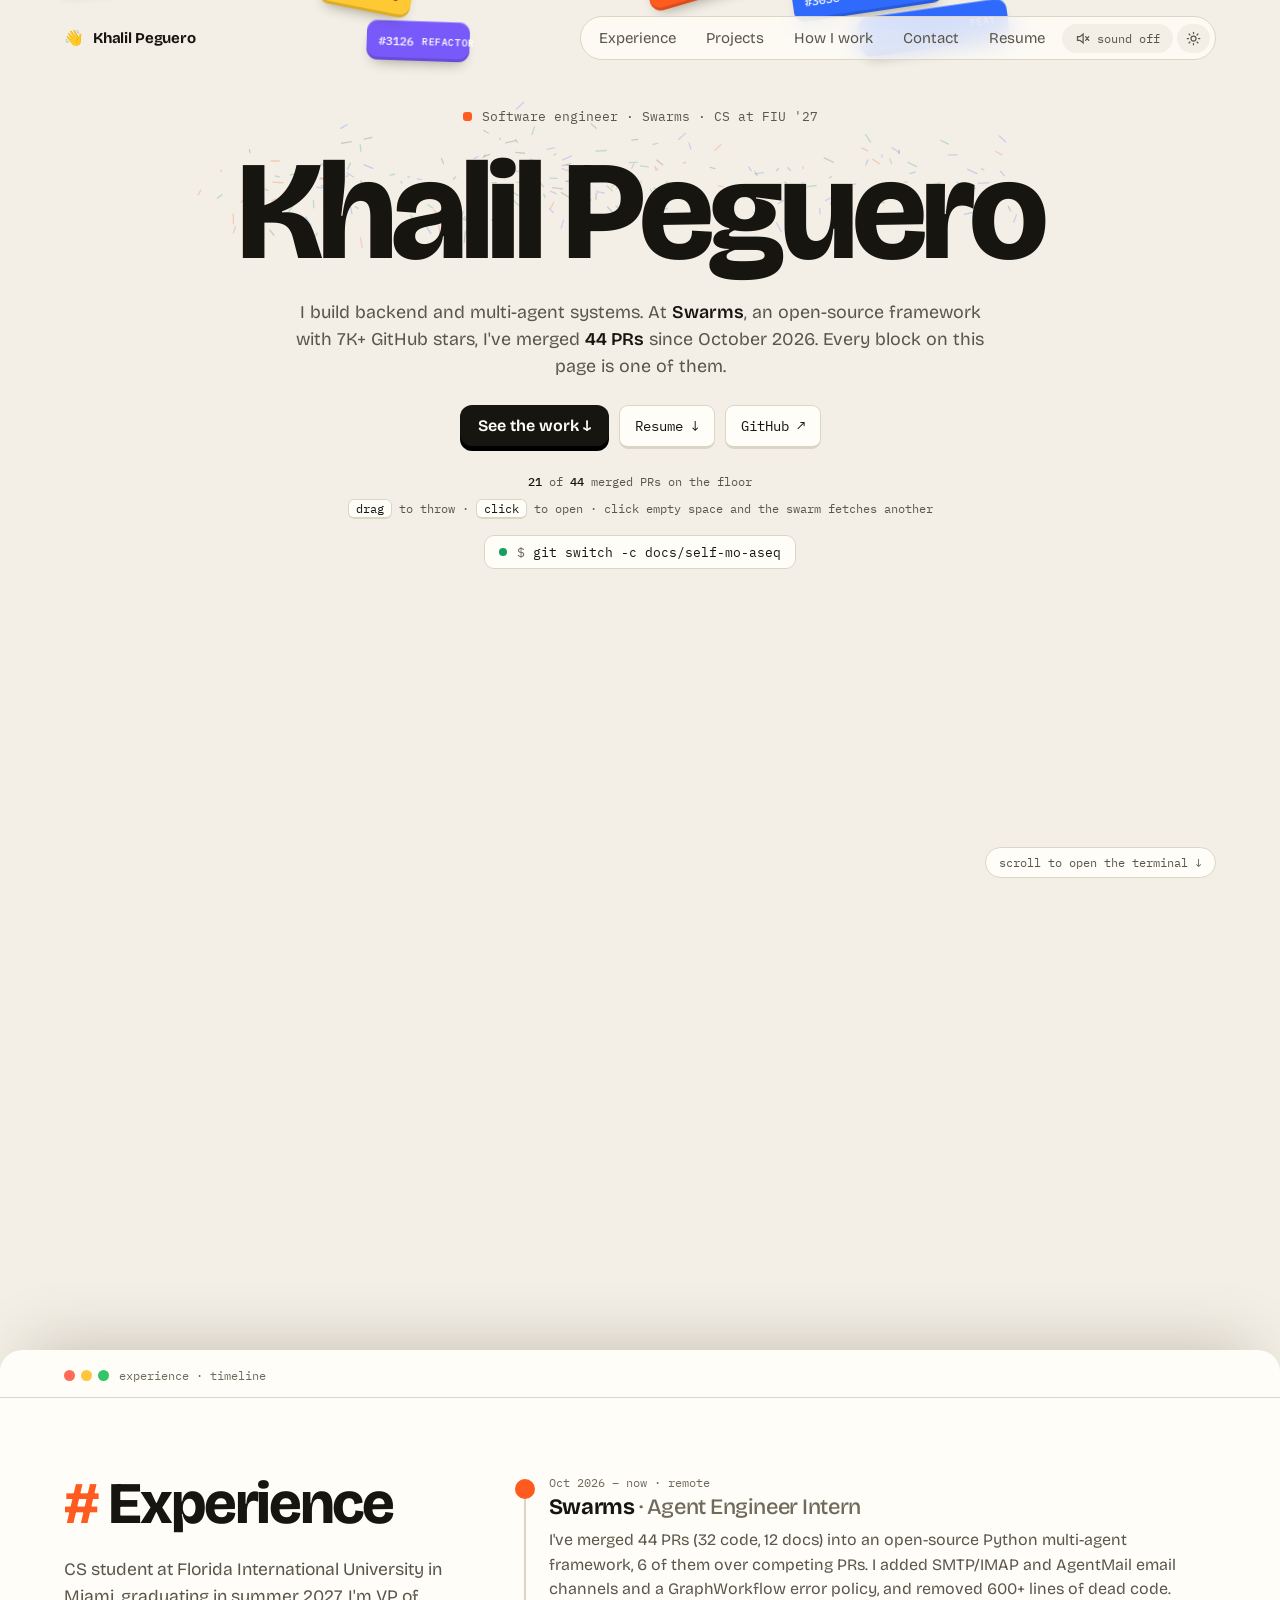
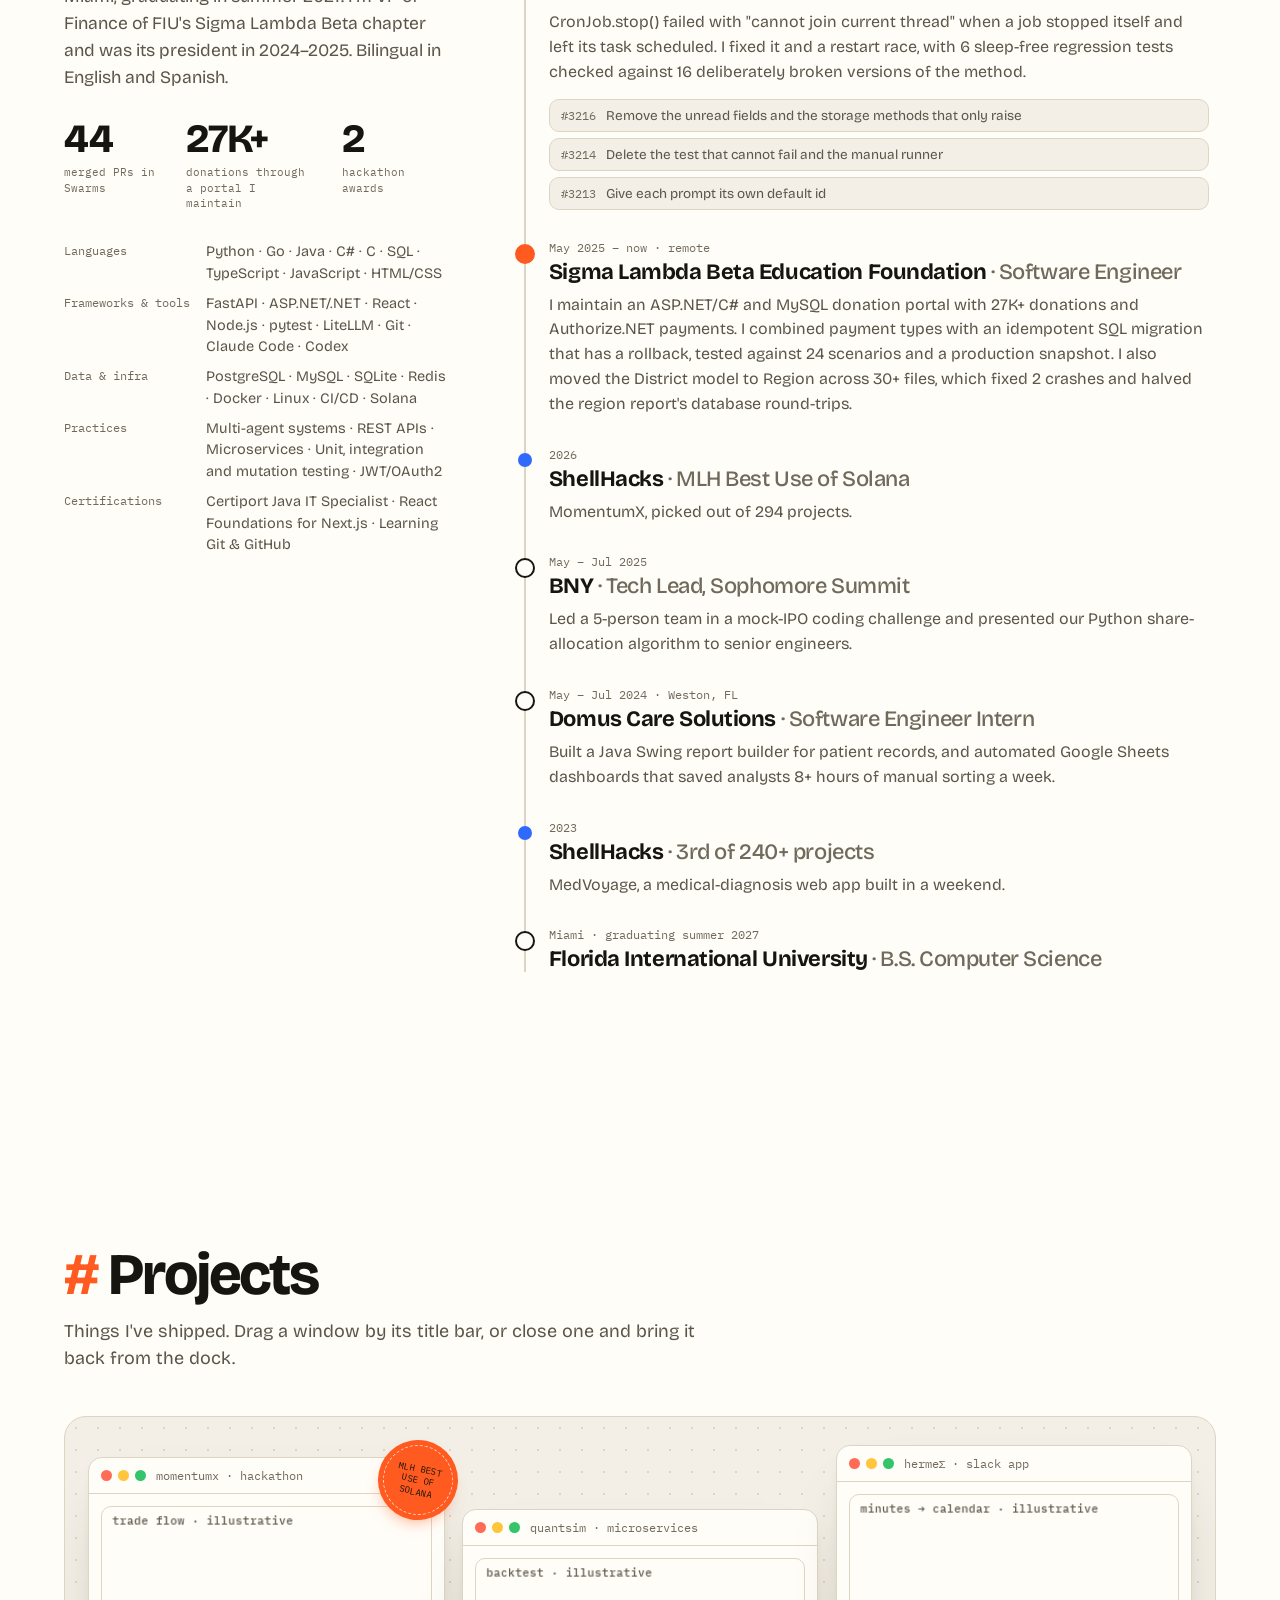
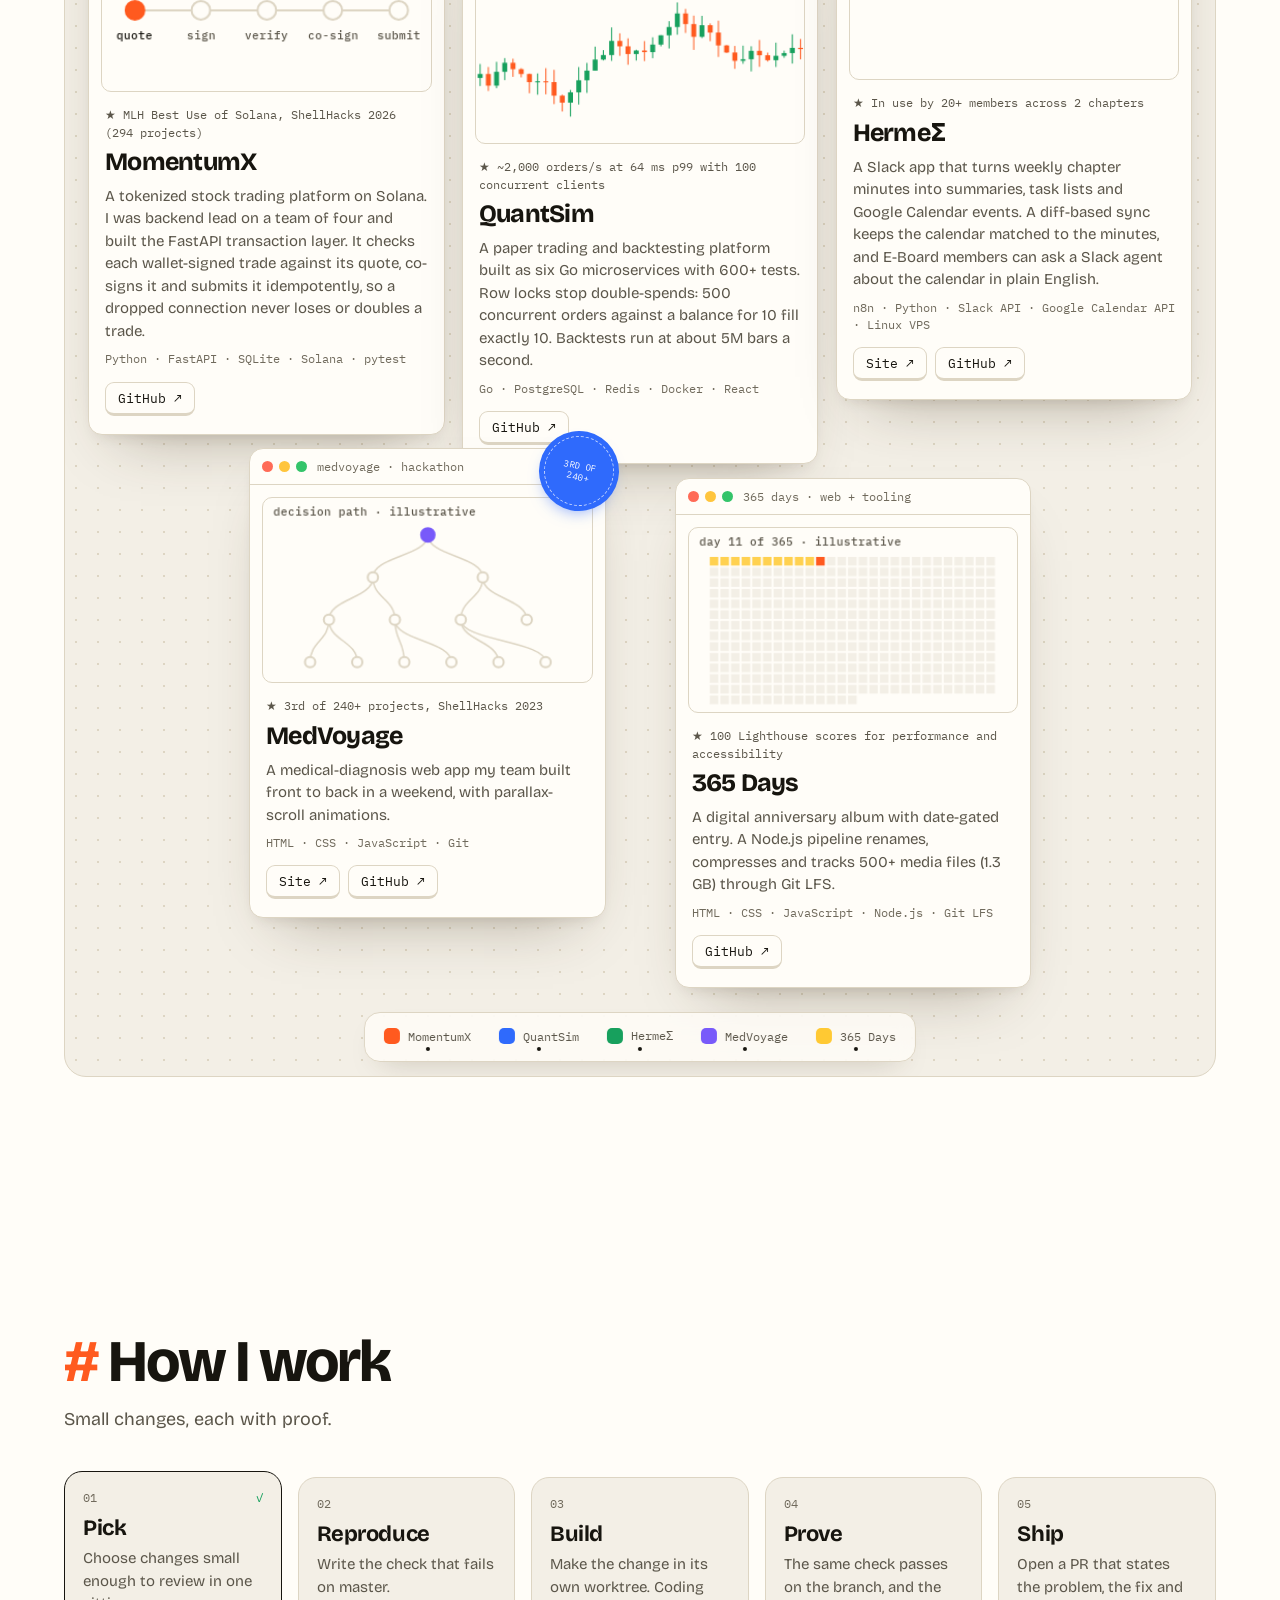
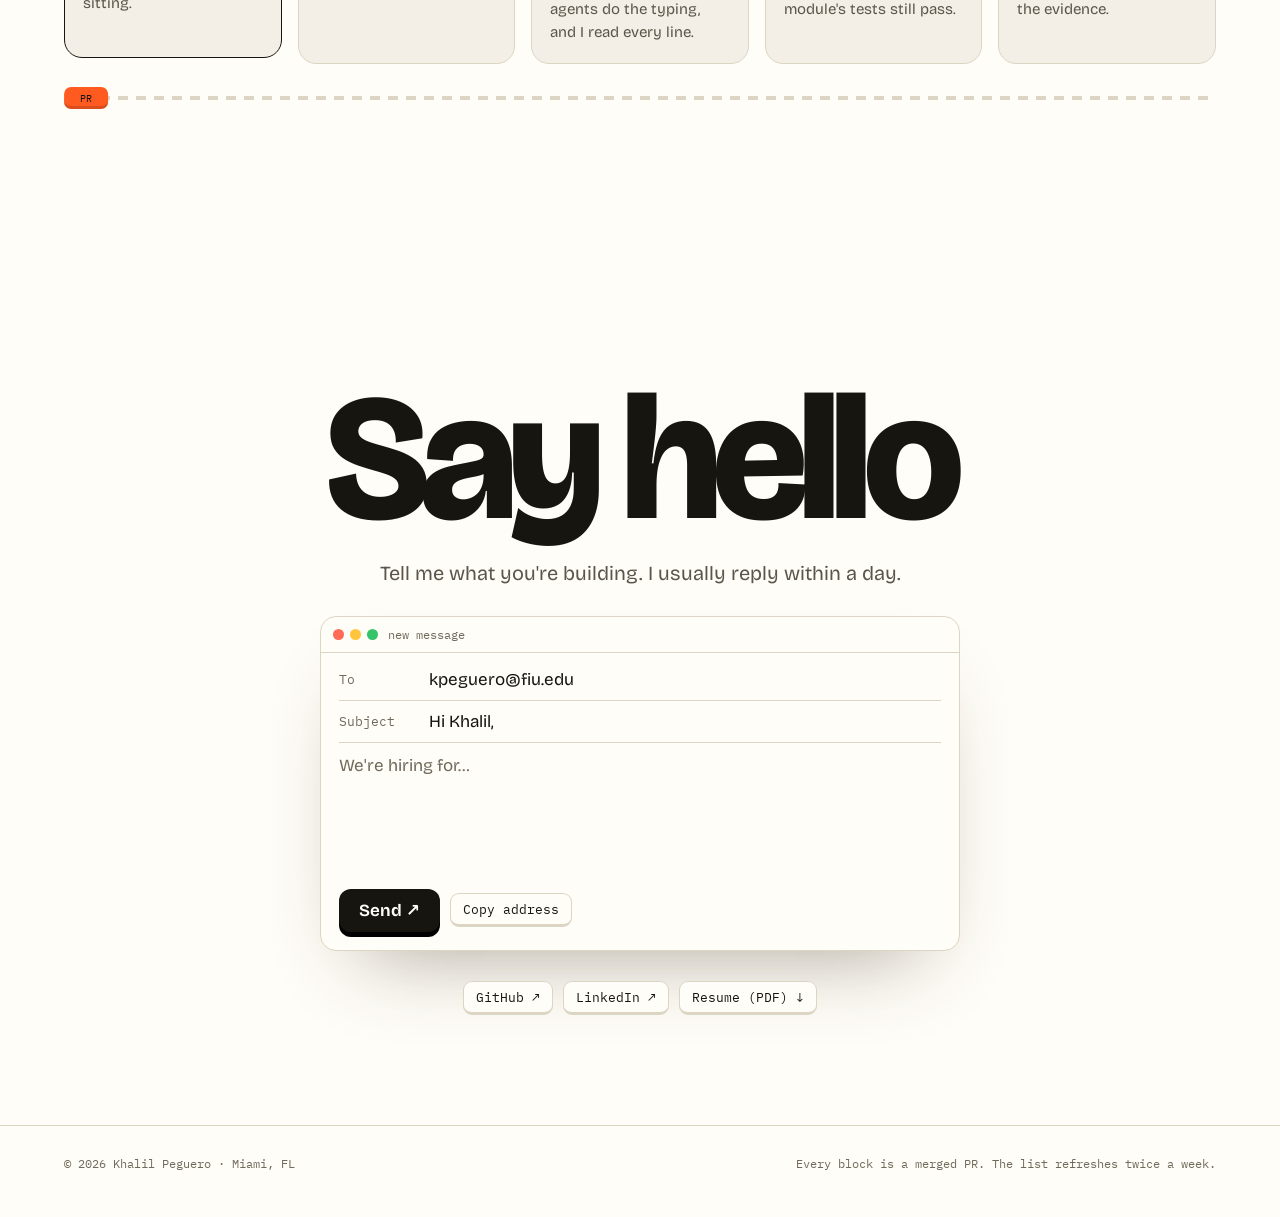
==== commit 8e9e1993: "Merge pull request #8 from Kpeguero16/feat/theme-toggle Add a light and dark toggle to the nav" ====
--- a/index.html
+++ b/index.html
@@ -27,6 +27,14 @@
 // Hide-until-animated styles apply only under .js. If site.js never finishes, show everything.
 document.documentElement.classList.replace('no-js', 'js');
 setTimeout(function () { if (!window.__siteReady) document.documentElement.classList.replace('js', 'no-js'); }, 4000);
+// A theme picked with the nav toggle beats the system setting. Apply it before the first paint.
+try {
+  var theme = localStorage.getItem('theme');
+  if (theme === 'light' || theme === 'dark') {
+    document.documentElement.dataset.theme = theme;
+    document.querySelectorAll('meta[name="theme-color"]').forEach(function (m) { m.content = theme === 'dark' ? '#14120d' : '#f3efe6'; });
+  }
+} catch (e) {}
 </script>
 <script src="data/prs.js" defer></script>
 <script src="js/vendor/matter.min.js" defer></script>
@@ -37,7 +45,7 @@
 <nav class="nav" id="nav">
   <a class="me" href="#top"><span class="wave" aria-hidden="true">👋</span>Khalil Peguero</a>
   <div class="right">
-    <a href="#experience" data-tick>Experience</a>
+    <a href="#experience" data-tick class="hide-sm">Experience</a>
     <a href="#projects" data-tick class="hide-sm">Projects</a>
     <a href="#how" data-tick class="hide-sm">How I work</a>
     <a href="#hello" data-tick>Contact</a>
@@ -45,6 +53,9 @@
     <button class="sound" id="sound" aria-pressed="false" aria-label="Toggle sound">
       <svg viewBox="0 0 24 24" fill="none" stroke="currentColor" stroke-width="2" stroke-linecap="round" aria-hidden="true"><path d="M4 9v6h4l5 4V5L8 9H4z"/><path class="on" d="M16 9a4 4 0 0 1 0 6M18.5 6.5a8 8 0 0 1 0 11"/><path class="off" d="M17 9l5 6M22 9l-5 6"/></svg>
       <span class="off">sound off</span><span class="on">sound on</span>
+    </button>
+    <button class="theme" id="theme" aria-pressed="false" aria-label="Dark mode">
+      <svg viewBox="0 0 24 24" fill="none" stroke="currentColor" stroke-width="2" stroke-linecap="round" stroke-linejoin="round" aria-hidden="true"><g class="sun"><circle cx="12" cy="12" r="4"/><path d="M12 2v2M12 20v2M4.9 4.9l1.4 1.4M17.7 17.7l1.4 1.4M2 12h2M20 12h2M4.9 19.1l1.4-1.4M17.7 6.3l1.4-1.4"/></g><path class="moon" d="M20 14.5A8 8 0 1 1 9.5 4a6.5 6.5 0 0 0 10.5 10.5z"/></svg>
     </button>
   </div>
 </nav>
--- a/css/site.css
+++ b/css/site.css
@@ -1,8 +1,8 @@
 /* Khalil Peguero's portfolio. Paper theme: warm paper, ink, one orange accent. */
 :root {
   --paper: #f3efe6; --card: #fffdf8; --ink: #17150f; --ink-2: #5b564a; --ink-3: #706a5c; --line: #ddd5c3;
-  --orange: #ff5a1f; --blue: #2f6bff; --green: #17a05d; --violet: #7a5cff; --yellow: #ffc933; --chore: #f7f2e7;
-  --glass: rgba(255, 253, 248, .8); --shade: 60, 45, 20; --press: #000; --on-yellow: #17150f;
+  --orange: #ff5a1f; --blue: #2f6afc; --green: #17a05d; --violet: #785afa; --yellow: #ffc933; --chore: #f7f2e7;
+  --glass: rgba(255, 253, 248, .8); --shade: 60, 45, 20; --press: #000; --on-fill: #17150f; /* text on orange, green and yellow fills, in both schemes */
   --sans: "Bricolage Grotesque", ui-sans-serif, system-ui, sans-serif;
   --mono: "IBM Plex Mono", ui-monospace, Menlo, monospace;
   --m: clamp(20px, 5vw, 72px);
@@ -11,13 +11,21 @@
   color-scheme: light dark;
 }
 /* paper at night: warm ink-black, light ink, the same orange and block colors.
-   Every text color keeps 4.5:1 on --card and --paper. js/site.js reads these for the canvases. */
+   Every text color keeps 4.5:1 on --card and --paper. js/site.js reads these for the canvases.
+   It follows the system setting unless the nav toggle set data-theme on <html>.
+   The two dark blocks must stay identical. */
 @media (prefers-color-scheme: dark) {
-  :root {
+  :root:not([data-theme="light"]) {
     --paper: #14120d; --card: #1c1a14; --ink: #f3efe6; --ink-2: #c9c2b2; --ink-3: #9d9684; --line: #36322a; --chore: #2a2720;
     --glass: rgba(28, 26, 20, .8); --shade: 0, 0, 0; --press: #8f8877;
   }
 }
+:root[data-theme="dark"] {
+  --paper: #14120d; --card: #1c1a14; --ink: #f3efe6; --ink-2: #c9c2b2; --ink-3: #9d9684; --line: #36322a; --chore: #2a2720;
+  --glass: rgba(28, 26, 20, .8); --shade: 0, 0, 0; --press: #8f8877;
+  color-scheme: dark;
+}
+:root[data-theme="light"] { color-scheme: light }
 * { box-sizing: border-box }
 html { background: var(--paper); color: var(--ink); font-family: var(--sans); -webkit-font-smoothing: antialiased }
 body { margin: 0; overflow-x: hidden }
@@ -41,11 +49,16 @@
 .nav .right { display: flex; align-items: center; gap: 4px; background: var(--glass); backdrop-filter: blur(12px); -webkit-backdrop-filter: blur(12px); border: 1px solid var(--line); border-radius: 999px; padding: 5px }
 .nav .right a { padding: 7px 13px; border-radius: 999px; color: var(--ink-2); transition: background .25s, color .25s, transform .35s var(--spring) }
 .nav .right a:hover { background: var(--ink); color: var(--card); transform: translateY(-1px) }
-.sound { all: unset; cursor: pointer; display: flex; align-items: center; gap: 7px; padding: 7px 13px; border-radius: 999px; font-family: var(--mono); font-size: 12px; color: var(--ink-2); background: var(--paper) }
-.sound:hover { color: var(--ink) }
-.sound:focus-visible { outline: 2px solid var(--orange) }
-.sound svg { width: 15px; height: 15px }
-.sound[aria-pressed="true"] { background: var(--orange); color: #fff }
+.sound, .theme { all: unset; cursor: pointer; display: flex; align-items: center; gap: 7px; padding: 7px 13px; border-radius: 999px; font-family: var(--mono); font-size: 12px; color: var(--ink-2); background: var(--paper) }
+.sound:hover, .theme:hover { color: var(--ink) }
+.sound:focus-visible, .theme:focus-visible { outline: 2px solid var(--orange) }
+.sound svg, .theme svg { width: 15px; height: 15px }
+/* the theme toggle shows the current theme: a sun in light, a moon in dark */
+.theme { padding: 7px 9px }
+.theme .moon, .theme[aria-pressed="true"] .sun { display: none } .theme[aria-pressed="true"] .moon { display: inline }
+.no-js .theme { display: none }
+@media (max-width: 960px) { .sound span { display: none } } /* room for the toggle beside the full nav */
+.sound[aria-pressed="true"] { background: var(--orange); color: var(--on-fill) }
 .sound .on { display: none } .sound[aria-pressed="true"] .on { display: inline } .sound[aria-pressed="true"] .off { display: none }
 
 /* ── hero stage: pinned while the terminal window rises; experience then slides up over it ── */
@@ -97,10 +110,12 @@
   box-shadow: 0 1px 0 rgba(255, 255, 255, .35) inset, 0 -3px 0 rgba(0, 0, 0, .14) inset, 0 8px 14px -8px rgba(40, 30, 10, .45); will-change: transform }
 .blk:active { cursor: grabbing }
 .world.off .blk { visibility: hidden; pointer-events: none }
-.blk .bt { font-size: 10px; letter-spacing: .06em; text-transform: uppercase; opacity: .82 }
+/* text on the brand fills keeps 4.5:1: ink on orange, green and yellow; white on blue and violet */
+.blk .bt { font-size: 10px; letter-spacing: .06em; text-transform: uppercase; opacity: .9 }
+.blk.t-FEAT .bt, .blk.t-REFACTOR .bt { opacity: 1 }
 .blk.t-CHORE { background: var(--chore); color: var(--ink); border: 1px solid var(--line) }
-.blk.t-DOCS { color: var(--on-yellow) }
-.blk.t-CHORE .bt, .blk.t-DOCS .bt { opacity: .6 }
+.blk.t-FIX, .blk.t-TEST, .blk.t-DOCS { color: var(--on-fill) }
+.blk.t-CHORE .bt { opacity: .75 }
 .blk.fresh { animation: fresh 1.6s ease-out }
 @keyframes fresh { 0% { outline: 3px solid var(--orange); outline-offset: 3px } 100% { outline: 3px solid transparent; outline-offset: 10px } }
 .tip { position: fixed; z-index: 60; pointer-events: none; max-width: 460px; background: #1b1912; color: #d9d3c4; border-radius: 10px; padding: 12px 14px; font-family: var(--mono); font-size: 12px; line-height: 1.75;
@@ -176,9 +191,9 @@
 .win .tags { font-family: var(--mono); font-size: 11.5px; color: var(--ink-3) }
 .win .links { display: flex; gap: 8px; margin: 14px 4px 0 }
 .stamp { position: absolute; right: -14px; top: -18px; width: 80px; height: 80px; border-radius: 50%; display: grid; place-items: center; text-align: center; padding: 10px; z-index: 2;
-  font-family: var(--mono); font-size: 9px; line-height: 1.25; letter-spacing: .06em; text-transform: uppercase; color: #fff; background: var(--orange); transform: rotate(12deg); box-shadow: 0 8px 16px -8px rgba(255, 90, 31, .6); transition: transform .6s var(--spring) }
+  font-family: var(--mono); font-size: 9px; line-height: 1.25; letter-spacing: .06em; text-transform: uppercase; color: var(--on-fill); background: var(--orange); transform: rotate(12deg); box-shadow: 0 8px 16px -8px rgba(255, 90, 31, .6); transition: transform .6s var(--spring) }
 .stamp::before { content: ""; position: absolute; inset: 5px; border-radius: 50%; border: 1px dashed rgba(255, 255, 255, .7) }
-.stamp.blue { background: var(--blue); box-shadow: 0 8px 16px -8px rgba(47, 107, 255, .6) }
+.stamp.blue { color: #fff; background: var(--blue); box-shadow: 0 8px 16px -8px rgba(47, 107, 255, .6) }
 .win:hover .stamp { transform: rotate(-8deg) scale(1.08) }
 .dock { position: absolute; left: 50%; bottom: 14px; transform: translateX(-50%); display: flex; gap: 4px; padding: 7px; z-index: 200; background: var(--glass); backdrop-filter: blur(10px); -webkit-backdrop-filter: blur(10px); border: 1px solid var(--line); border-radius: 16px; box-shadow: 0 12px 30px -18px rgba(var(--shade), .4) }
 .dock button { all: unset; cursor: pointer; position: relative; display: flex; align-items: center; gap: 8px; padding: 8px 12px 10px; border-radius: 10px; font-family: var(--mono); font-size: 12px; color: var(--ink-2); white-space: nowrap; transition: transform .35s var(--spring), background .2s }
@@ -197,7 +212,7 @@
 .station.hit { transform: translateY(-6px); border-color: var(--ink) }
 .station.hit .tick { opacity: 1; transform: none }
 .rail { position: absolute; left: 0; right: 0; bottom: 22px; height: 4px; border-radius: 4px; background: repeating-linear-gradient(90deg, var(--line) 0 10px, transparent 10px 18px) }
-.runner { position: absolute; bottom: 13px; left: 0; width: 44px; height: 22px; border-radius: 7px; background: var(--orange); box-shadow: 0 -3px 0 rgba(0, 0, 0, .14) inset; font-family: var(--mono); font-size: 10px; color: #fff; display: grid; place-items: center }
+.runner { position: absolute; bottom: 13px; left: 0; width: 44px; height: 22px; border-radius: 7px; background: var(--orange); box-shadow: 0 -3px 0 rgba(0, 0, 0, .14) inset; font-family: var(--mono); font-size: 10px; color: var(--on-fill); display: grid; place-items: center }
 
 /* contact */
 .hello { text-align: center; padding-bottom: 110px }
@@ -219,7 +234,7 @@
 .send:active { transform: translateY(4px); box-shadow: 0 1px 0 var(--press) }
 .send:focus-visible { outline: 2px solid var(--orange); outline-offset: 3px; border-radius: 12px }
 .elsewhere { display: flex; justify-content: center; flex-wrap: wrap; gap: 10px; margin-top: 30px }
-.toast { position: fixed; left: 50%; top: 84px; z-index: 60; transform: translate(-50%, -10px) rotate(-3deg) scale(.9); opacity: 0; background: var(--yellow); color: var(--on-yellow); font-weight: 700; padding: 10px 18px; border-radius: 12px; box-shadow: 0 10px 20px -10px rgba(0, 0, 0, .4); transition: opacity .2s, transform .5s var(--spring); pointer-events: none }
+.toast { position: fixed; left: 50%; top: 84px; z-index: 60; transform: translate(-50%, -10px) rotate(-3deg) scale(.9); opacity: 0; background: var(--yellow); color: var(--on-fill); font-weight: 700; padding: 10px 18px; border-radius: 12px; box-shadow: 0 10px 20px -10px rgba(0, 0, 0, .4); transition: opacity .2s, transform .5s var(--spring); pointer-events: none }
 .toast.show { opacity: 1; transform: translate(-50%, 0) rotate(-3deg) scale(1) }
 footer { position: relative; z-index: 7; border-top: 1px solid var(--line); padding: 30px var(--m) 46px; display: flex; justify-content: space-between; flex-wrap: wrap; gap: 16px; font-family: var(--mono); font-size: 12px; color: var(--ink-3); background: var(--card) }
 
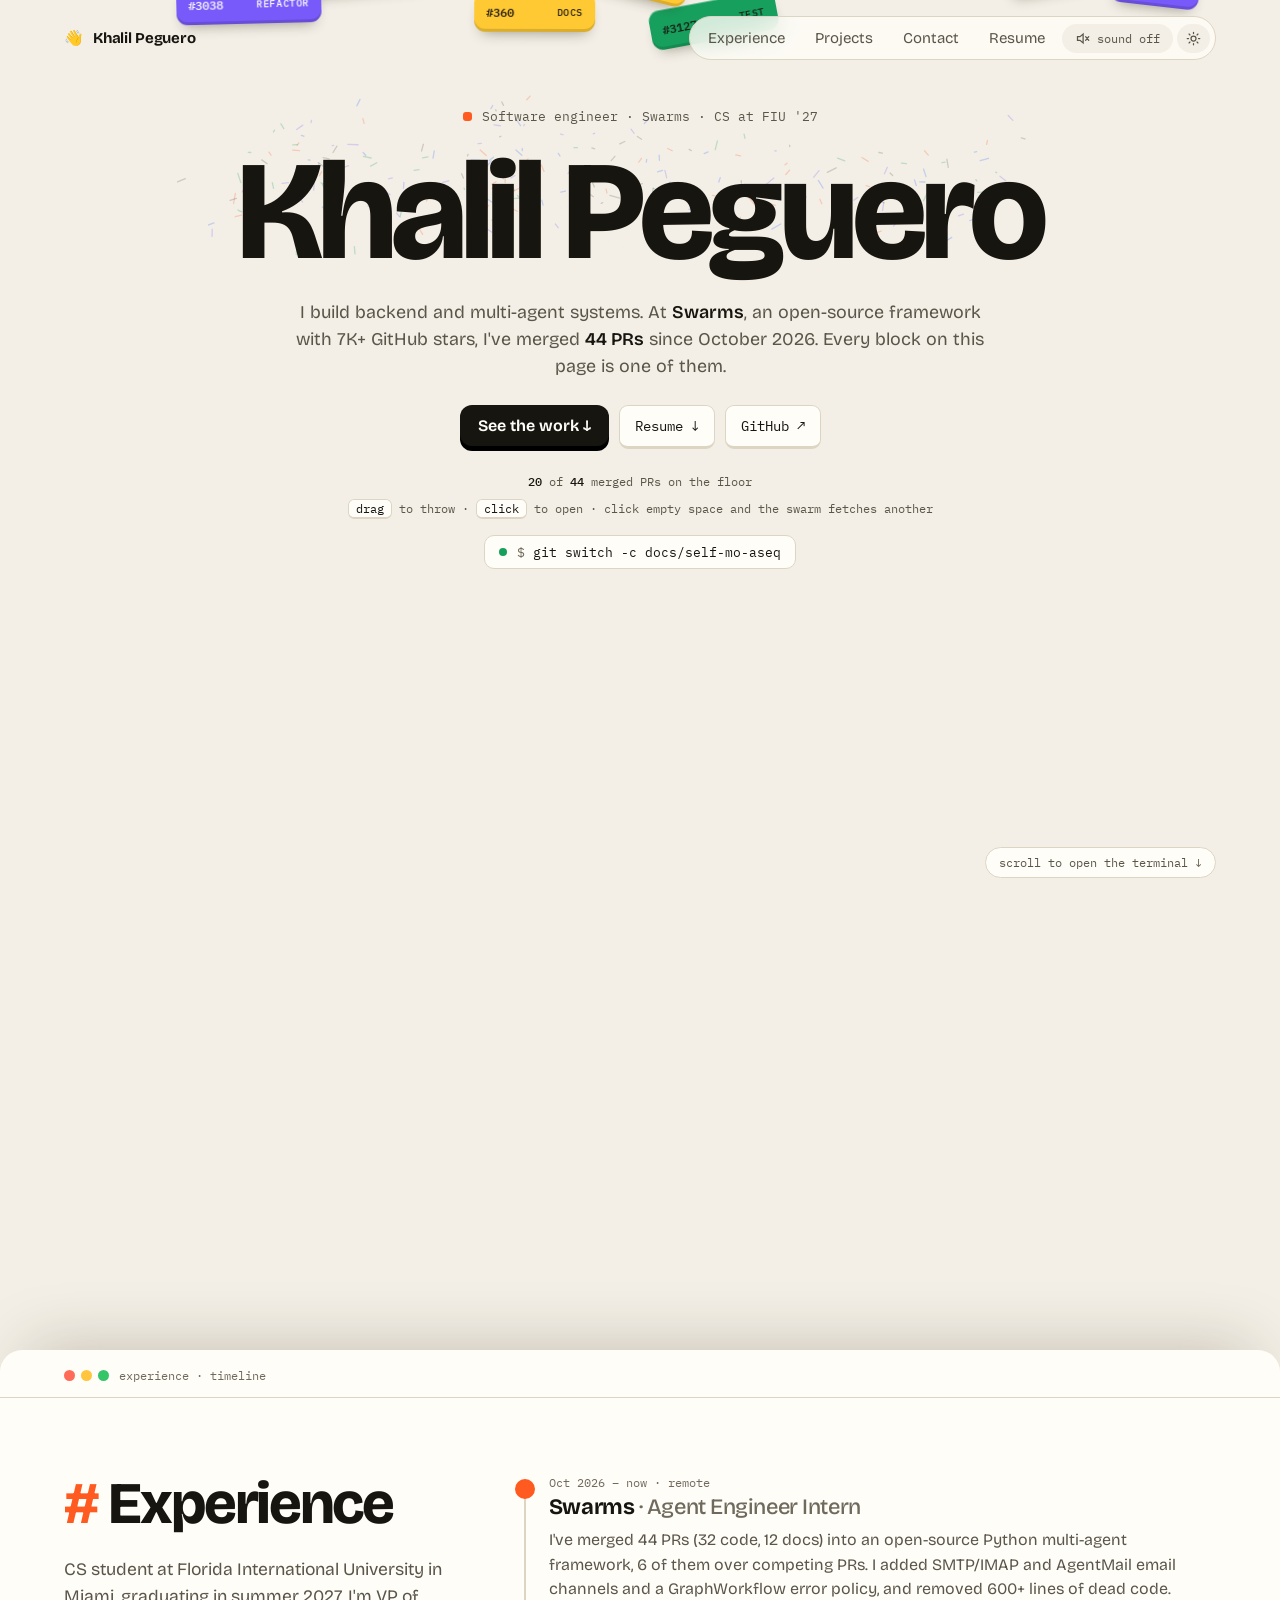
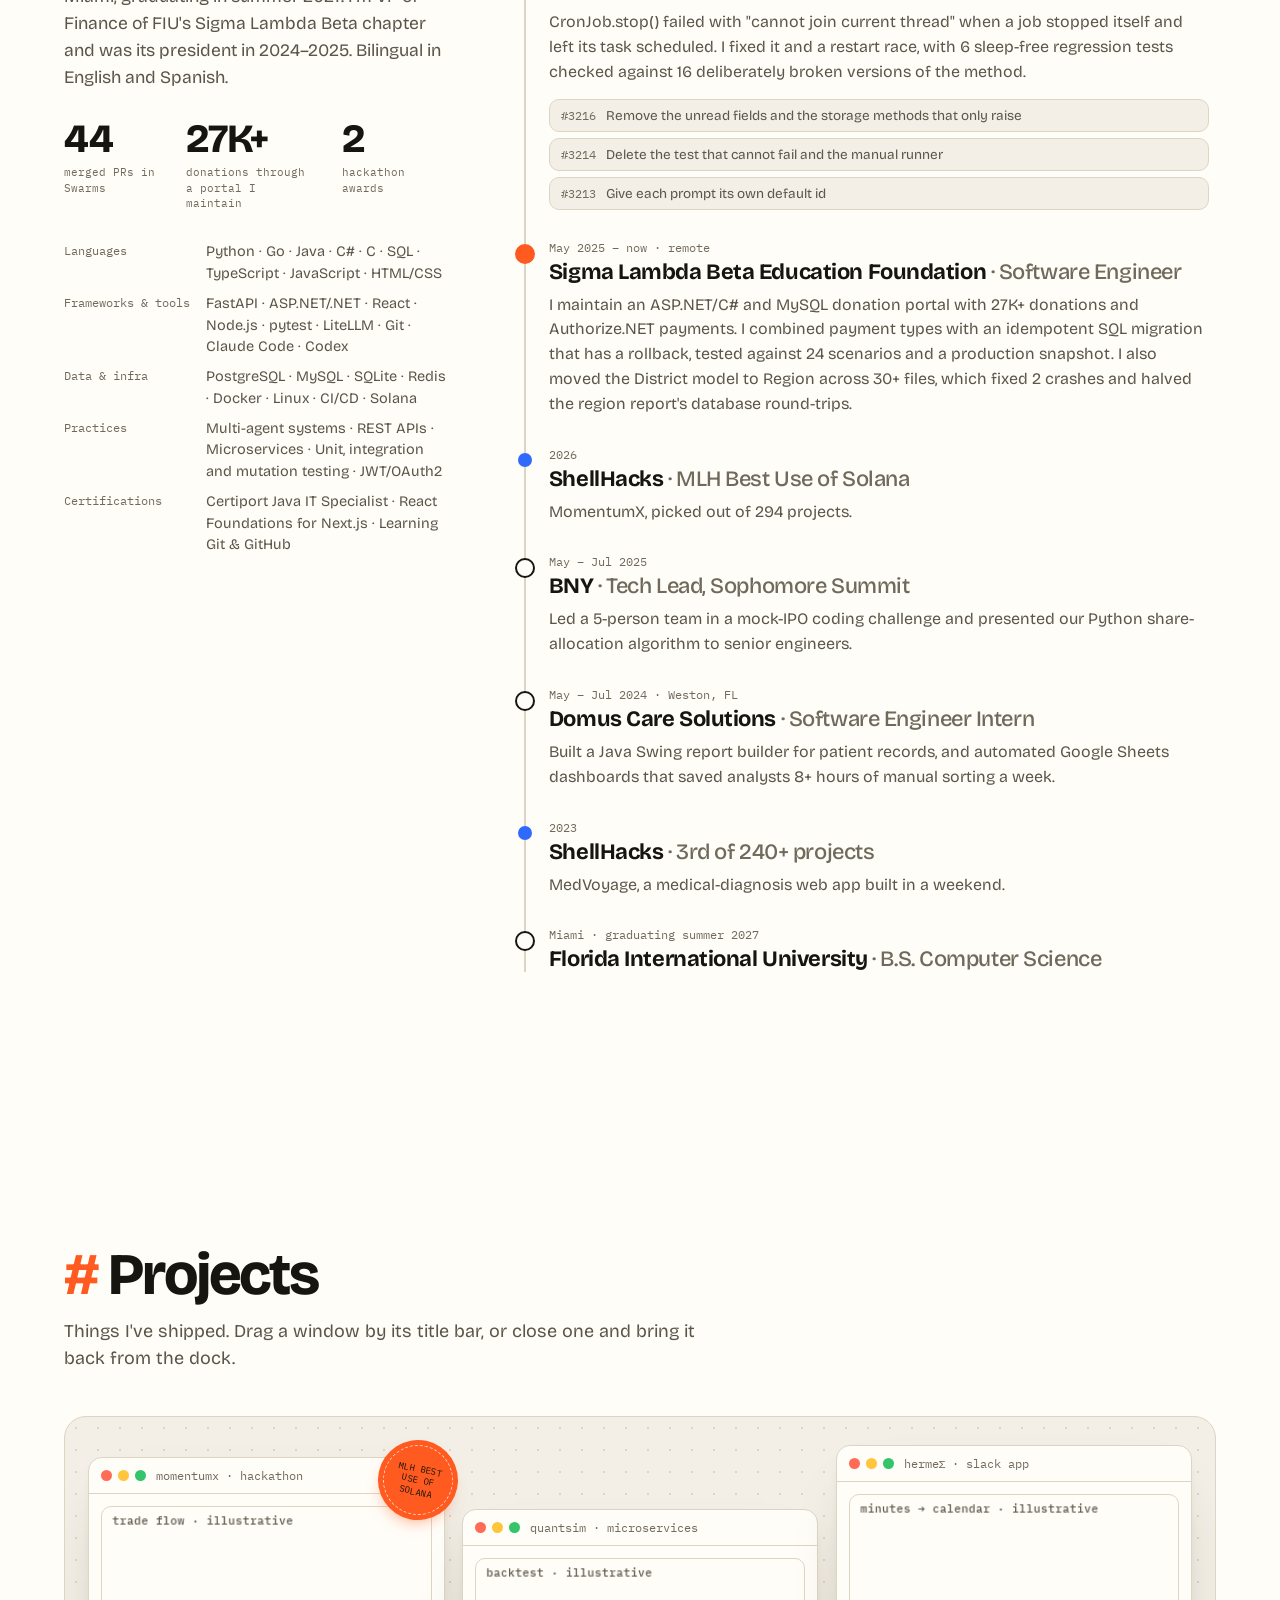
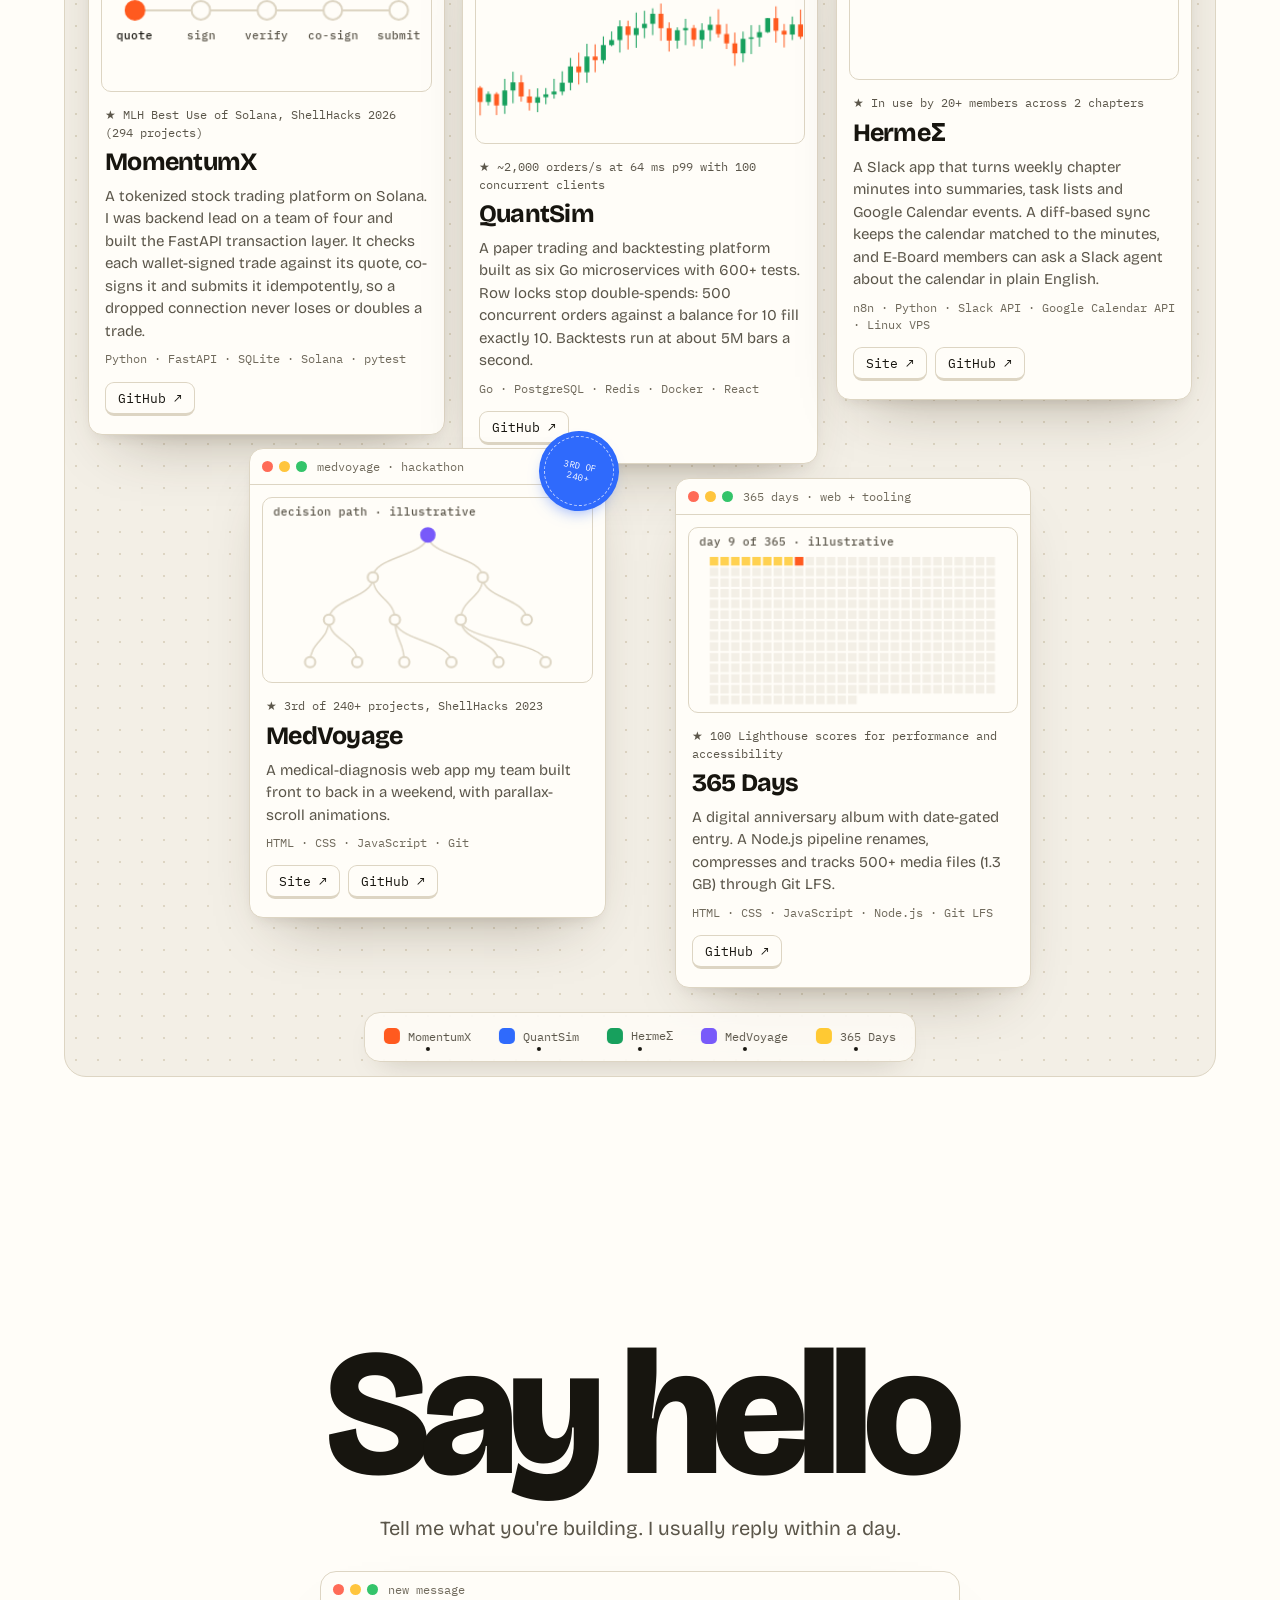
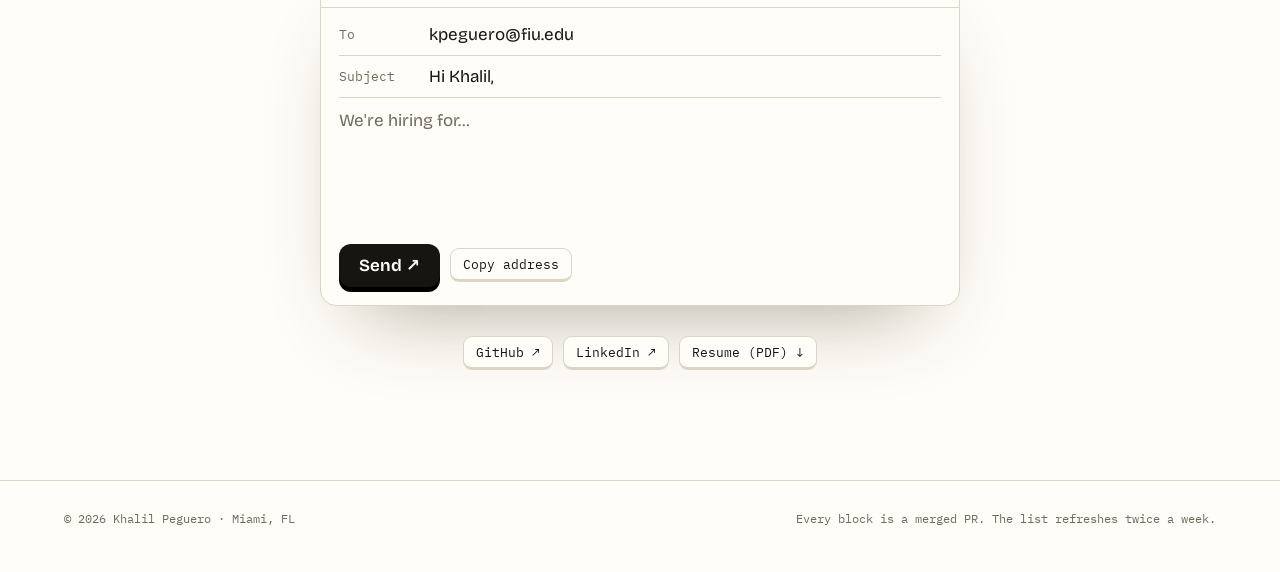
==== commit 2811c37d: "Remove the How I work section Projects now runs straight into Say hello. The section's nav link, sty" ====
--- a/index.html
+++ b/index.html
@@ -47,7 +47,6 @@
   <div class="right">
     <a href="#experience" data-tick class="hide-sm">Experience</a>
     <a href="#projects" data-tick class="hide-sm">Projects</a>
-    <a href="#how" data-tick class="hide-sm">How I work</a>
     <a href="#hello" data-tick>Contact</a>
     <a href="Khalil_Peguero_Resume.pdf" data-tick class="hide-sm">Resume</a>
     <button class="sound" id="sound" aria-pressed="false" aria-label="Toggle sound">
@@ -214,19 +213,6 @@
     </div>
   </section>
 
-  <section class="sec" id="how" aria-labelledby="how-title">
-    <h2 class="sec-h pop" id="how-title"><b>#</b>How I work</h2>
-    <p class="sec-sub pop">Small changes, each with proof.</p>
-    <div class="track pop" id="track">
-      <div class="station"><div class="n"><span>01</span><span class="tick">✓</span></div><b>Pick</b><p>Choose changes small enough to review in one sitting.</p></div>
-      <div class="station"><div class="n"><span>02</span><span class="tick">✓</span></div><b>Reproduce</b><p>Write the check that fails on master.</p></div>
-      <div class="station"><div class="n"><span>03</span><span class="tick">✓</span></div><b>Build</b><p>Make the change in its own worktree. Coding agents do the typing, and I read every line.</p></div>
-      <div class="station"><div class="n"><span>04</span><span class="tick">✓</span></div><b>Prove</b><p>The same check passes on the branch, and the module's tests still pass.</p></div>
-      <div class="station"><div class="n"><span>05</span><span class="tick">✓</span></div><b>Ship</b><p>Open a PR that states the problem, the fix and the evidence.</p></div>
-      <div class="rail"></div><div class="runner" id="runner">PR</div>
-    </div>
-  </section>
-
   <section class="sec hello" id="hello" aria-labelledby="say">
     <h2 class="say pop" id="say">Say hello</h2>
     <p class="pop">Tell me what you're building. I usually reply within a day.</p>
--- a/css/site.css
+++ b/css/site.css
@@ -202,18 +202,6 @@
 .dock button::after { content: ""; position: absolute; bottom: 3px; left: 50%; width: 4px; height: 4px; border-radius: 50%; background: var(--ink); opacity: 0; transform: translateX(-50%); transition: opacity .2s }
 .dock button.open::after { opacity: 1 }
 
-/* how i work */
-.track { position: relative; display: grid; grid-template-columns: repeat(5, 1fr); gap: 16px; padding-bottom: 58px }
-.station { background: var(--paper); border: 1px solid var(--line); border-radius: 18px; padding: 18px 18px 20px; transition: transform .5s var(--spring), border-color .3s }
-.station b { display: block; font-size: 22px; letter-spacing: -.02em; margin: 10px 0 6px }
-.station p { margin: 0; color: var(--ink-2); font-size: 15px; line-height: 1.5 }
-.station .n { font-family: var(--mono); font-size: 12px; color: var(--ink-3); display: flex; justify-content: space-between }
-.station .tick { color: var(--green); opacity: 0; transform: scale(.4); transition: opacity .2s, transform .4s var(--spring) }
-.station.hit { transform: translateY(-6px); border-color: var(--ink) }
-.station.hit .tick { opacity: 1; transform: none }
-.rail { position: absolute; left: 0; right: 0; bottom: 22px; height: 4px; border-radius: 4px; background: repeating-linear-gradient(90deg, var(--line) 0 10px, transparent 10px 18px) }
-.runner { position: absolute; bottom: 13px; left: 0; width: 44px; height: 22px; border-radius: 7px; background: var(--orange); box-shadow: 0 -3px 0 rgba(0, 0, 0, .14) inset; font-family: var(--mono); font-size: 10px; color: var(--on-fill); display: grid; place-items: center }
-
 /* contact */
 .hello { text-align: center; padding-bottom: 110px }
 .say { font-size: clamp(76px, 14vw, 220px); line-height: .9; letter-spacing: -.055em; font-weight: 800; margin: 0 0 18px; cursor: default; user-select: none }
@@ -262,8 +250,6 @@
   .win .win-bar { cursor: default }
   .win-close { pointer-events: none }
   .dock, .desk-only { display: none }
-  .track { grid-template-columns: 1fr }
-  .rail, .runner { display: none }
   .nav .right a { padding: 7px 9px }
   .nav .right a.hide-sm, .sound span, .wave { display: none }
   .compose label { grid-template-columns: 64px 1fr }
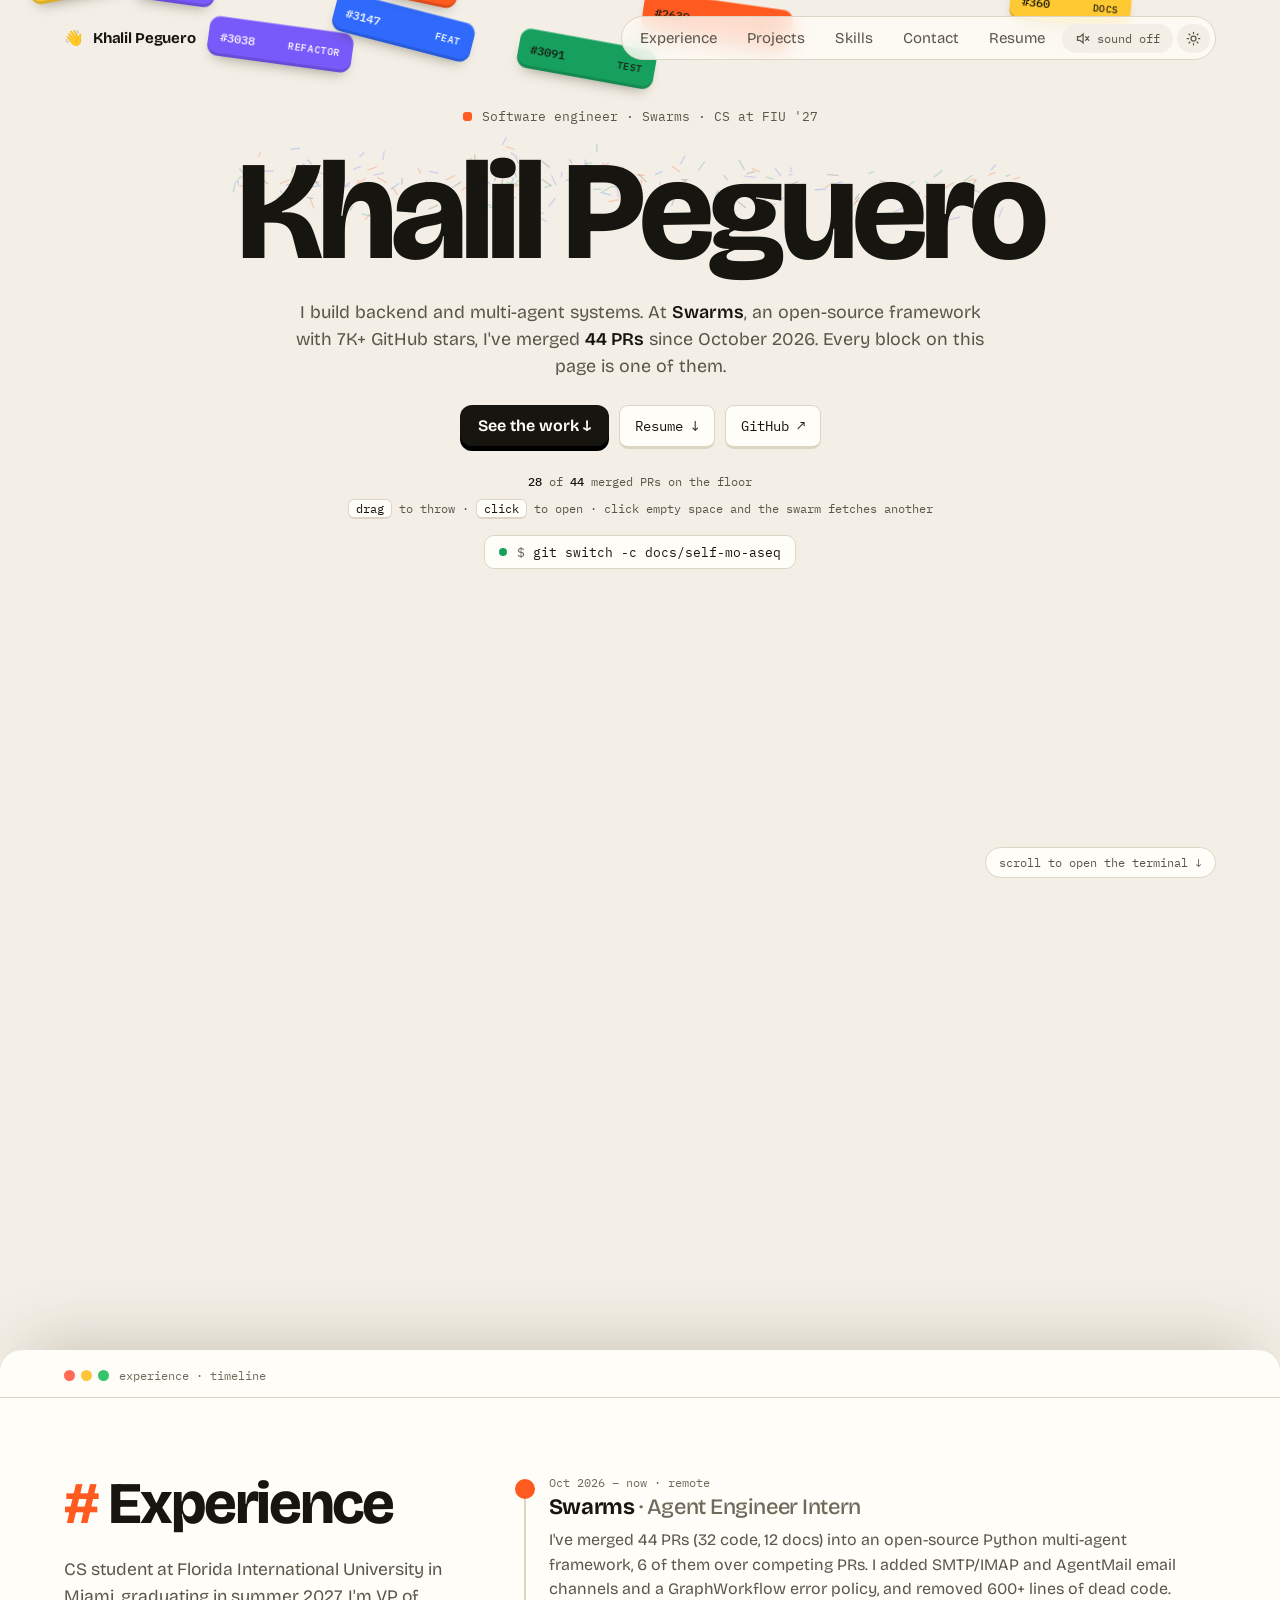
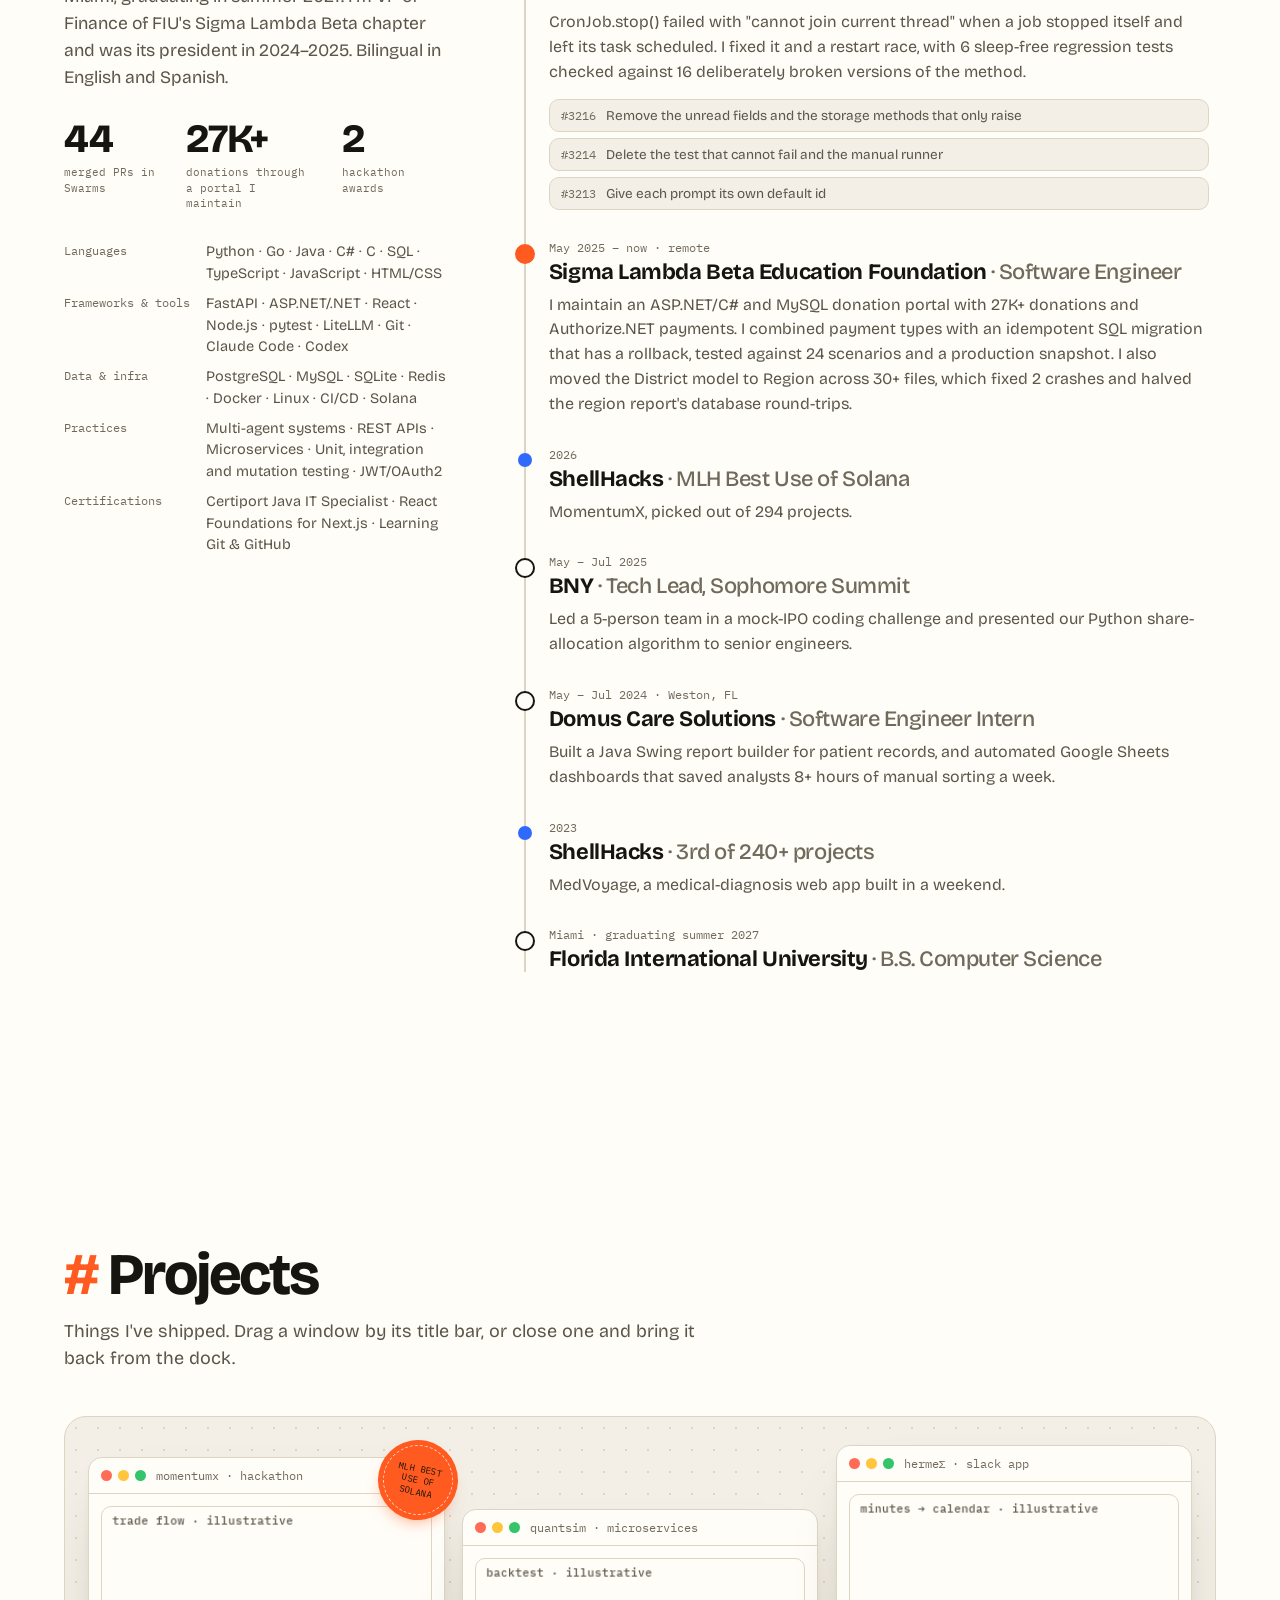
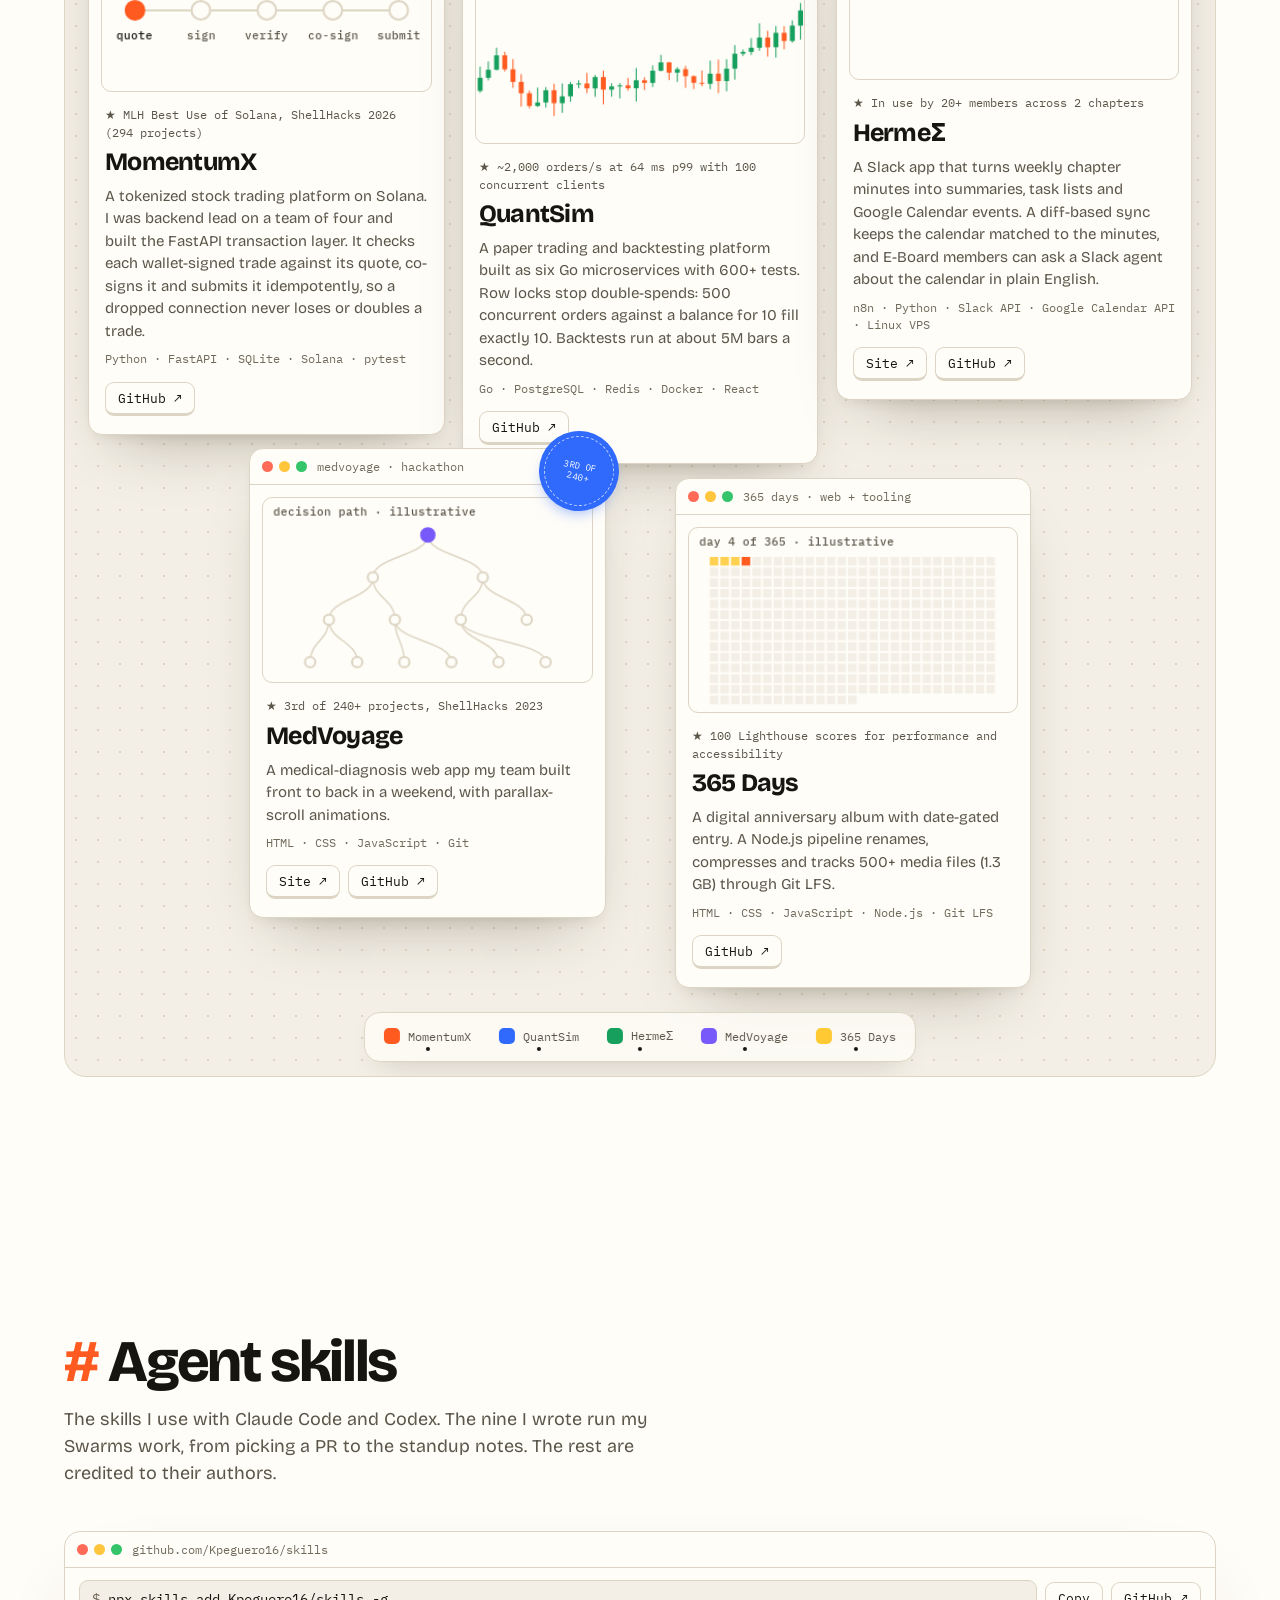
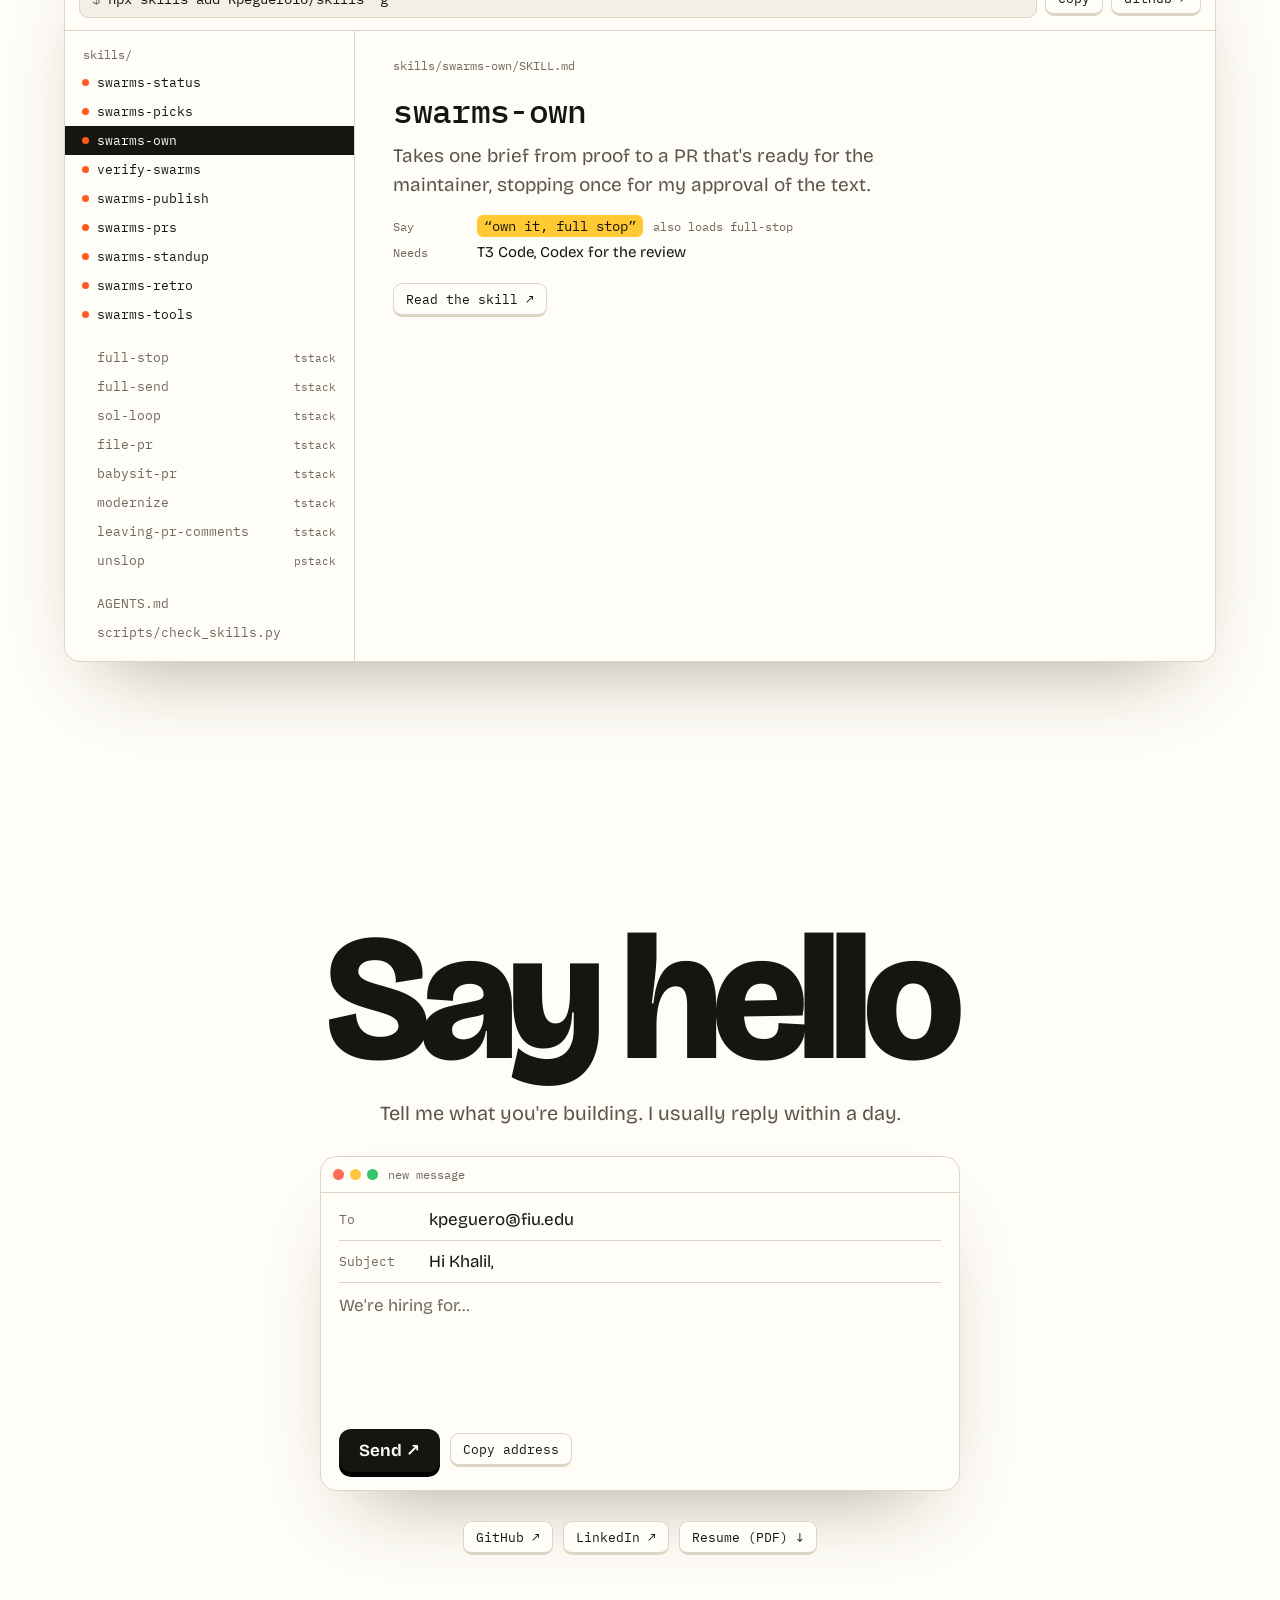
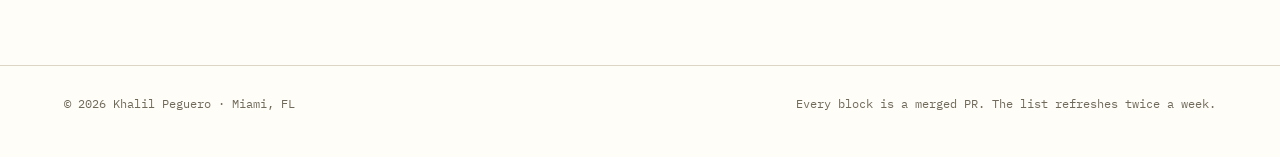
==== commit ef0fd404: "Add an Agent skills section for Kpeguero16/skills The space after Projects now shows the skills repo" ====
--- a/index.html
+++ b/index.html
@@ -47,6 +47,7 @@
   <div class="right">
     <a href="#experience" data-tick class="hide-sm">Experience</a>
     <a href="#projects" data-tick class="hide-sm">Projects</a>
+    <a href="#skills" data-tick class="hide-sm">Skills</a>
     <a href="#hello" data-tick>Contact</a>
     <a href="Khalil_Peguero_Resume.pdf" data-tick class="hide-sm">Resume</a>
     <button class="sound" id="sound" aria-pressed="false" aria-label="Toggle sound">
@@ -213,6 +214,175 @@
     </div>
   </section>
 
+  <section class="sec" id="skills" aria-labelledby="skills-title">
+    <h2 class="sec-h pop" id="skills-title"><b>#</b>Agent skills</h2>
+    <p class="sec-sub pop">The skills I use with Claude Code and Codex. The nine I wrote run my Swarms work, from picking a PR to the standup notes. The rest are credited to their authors.</p>
+    <div class="repo pop">
+      <div class="win-bar"><span class="lights"><i></i><i></i><i></i></span><span>github.com/Kpeguero16/skills</span></div>
+      <div class="repo-install"><code><span aria-hidden="true">$ </span>npx skills add Kpeguero16/skills -g</code><button type="button" class="btn" id="copyInstall">Copy</button><a class="btn" href="https://github.com/Kpeguero16/skills">GitHub ↗</a></div>
+      <div class="repo-grid">
+        <div class="repo-tree">
+          <span class="dir" aria-hidden="true">skills/</span>
+          <div role="tablist" aria-orientation="vertical" aria-label="Files in the repo">
+            <button role="tab" id="skt-swarms-status" aria-controls="sk-swarms-status" aria-selected="false" tabindex="-1" class="mine">swarms-status</button>
+            <button role="tab" id="skt-swarms-picks" aria-controls="sk-swarms-picks" aria-selected="false" tabindex="-1" class="mine">swarms-picks</button>
+            <button role="tab" id="skt-swarms-own" aria-controls="sk-swarms-own" aria-selected="true" tabindex="0" class="mine">swarms-own</button>
+            <button role="tab" id="skt-verify-swarms" aria-controls="sk-verify-swarms" aria-selected="false" tabindex="-1" class="mine">verify-swarms</button>
+            <button role="tab" id="skt-swarms-publish" aria-controls="sk-swarms-publish" aria-selected="false" tabindex="-1" class="mine">swarms-publish</button>
+            <button role="tab" id="skt-swarms-prs" aria-controls="sk-swarms-prs" aria-selected="false" tabindex="-1" class="mine">swarms-prs</button>
+            <button role="tab" id="skt-swarms-standup" aria-controls="sk-swarms-standup" aria-selected="false" tabindex="-1" class="mine">swarms-standup</button>
+            <button role="tab" id="skt-swarms-retro" aria-controls="sk-swarms-retro" aria-selected="false" tabindex="-1" class="mine">swarms-retro</button>
+            <button role="tab" id="skt-swarms-tools" aria-controls="sk-swarms-tools" aria-selected="false" tabindex="-1" class="mine">swarms-tools</button>
+            <button role="tab" id="skt-full-stop" aria-controls="sk-full-stop" aria-selected="false" tabindex="-1" class="up first">full-stop <em>tstack</em></button>
+            <button role="tab" id="skt-full-send" aria-controls="sk-full-send" aria-selected="false" tabindex="-1" class="up">full-send <em>tstack</em></button>
+            <button role="tab" id="skt-sol-loop" aria-controls="sk-sol-loop" aria-selected="false" tabindex="-1" class="up">sol-loop <em>tstack</em></button>
+            <button role="tab" id="skt-file-pr" aria-controls="sk-file-pr" aria-selected="false" tabindex="-1" class="up">file-pr <em>tstack</em></button>
+            <button role="tab" id="skt-babysit-pr" aria-controls="sk-babysit-pr" aria-selected="false" tabindex="-1" class="up">babysit-pr <em>tstack</em></button>
+            <button role="tab" id="skt-modernize" aria-controls="sk-modernize" aria-selected="false" tabindex="-1" class="up">modernize <em>tstack</em></button>
+            <button role="tab" id="skt-leaving-pr-comments" aria-controls="sk-leaving-pr-comments" aria-selected="false" tabindex="-1" class="up">leaving-pr-comments <em>tstack</em></button>
+            <button role="tab" id="skt-unslop" aria-controls="sk-unslop" aria-selected="false" tabindex="-1" class="up">unslop <em>pstack</em></button>
+            <button role="tab" id="skt-agents-md" aria-controls="sk-agents-md" aria-selected="false" tabindex="-1" class="first">AGENTS.md</button>
+            <button role="tab" id="skt-scripts-check_skills-py" aria-controls="sk-scripts-check_skills-py" aria-selected="false" tabindex="-1">scripts/check_skills.py</button>
+          </div>
+        </div>
+        <div class="repo-view">
+          <article role="tabpanel" id="sk-swarms-status" aria-labelledby="skt-swarms-status" hidden>
+            <p class="path">skills/swarms-status/SKILL.md</p>
+            <h3>swarms-status</h3>
+            <p>Gives each of my open PRs a verdict: wait, nudge, rebase, rework or close.</p>
+            <dl><dt>Say</dt><dd><q>morning status</q></dd><dt>Needs</dt><dd>gh</dd></dl>
+            <a class="btn" href="https://github.com/Kpeguero16/skills/tree/main/skills/swarms-status">Read the skill ↗</a>
+          </article>
+          <article role="tabpanel" id="sk-swarms-picks" aria-labelledby="skt-swarms-picks" hidden>
+            <p class="path">skills/swarms-picks/SKILL.md</p>
+            <h3>swarms-picks</h3>
+            <p>Finds the day's PR opportunities, ranks them by what has merged before, and writes a brief for each.</p>
+            <dl><dt>Say</dt><dd><q>today's picks</q></dd><dt>Needs</dt><dd>gh, the Wispr Flow connector</dd></dl>
+            <a class="btn" href="https://github.com/Kpeguero16/skills/tree/main/skills/swarms-picks">Read the skill ↗</a>
+          </article>
+          <article role="tabpanel" id="sk-swarms-own" aria-labelledby="skt-swarms-own">
+            <p class="path">skills/swarms-own/SKILL.md</p>
+            <h3>swarms-own</h3>
+            <p>Takes one brief from proof to a PR that's ready for the maintainer, stopping once for my approval of the text.</p>
+            <dl><dt>Say</dt><dd><q>own it, full stop</q> <span>also loads full-stop</span></dd><dt>Needs</dt><dd>T3 Code, Codex for the review</dd></dl>
+            <a class="btn" href="https://github.com/Kpeguero16/skills/tree/main/skills/swarms-own">Read the skill ↗</a>
+          </article>
+          <article role="tabpanel" id="sk-verify-swarms" aria-labelledby="skt-verify-swarms" hidden>
+            <p class="path">skills/verify-swarms/SKILL.md</p>
+            <h3>verify-swarms</h3>
+            <p>Runs swarms code offline and proves a change red on the base and green on the branch.</p>
+            <dl><dt>Say</dt><dd><q>verify</q></dd><dt>Needs</dt><dd>local clones, the swarms venv</dd></dl>
+            <a class="btn" href="https://github.com/Kpeguero16/skills/tree/main/skills/verify-swarms">Read the skill ↗</a>
+          </article>
+          <article role="tabpanel" id="sk-swarms-publish" aria-labelledby="skt-swarms-publish" hidden>
+            <p class="path">skills/swarms-publish/SKILL.md</p>
+            <h3>swarms-publish</h3>
+            <p>Posts approved PR text after read-only checks, now or at a scheduled time.</p>
+            <dl><dt>Say</dt><dd><q>/swarms-publish</q> <span>starts only by name</span></dd><dt>Needs</dt><dd>gh</dd></dl>
+            <a class="btn" href="https://github.com/Kpeguero16/skills/tree/main/skills/swarms-publish">Read the skill ↗</a>
+          </article>
+          <article role="tabpanel" id="sk-swarms-prs" aria-labelledby="skt-swarms-prs" hidden>
+            <p class="path">skills/swarms-prs/SKILL.md</p>
+            <h3>swarms-prs</h3>
+            <p>Builds the end-of-day Discord message that lists the PRs I opened today.</p>
+            <dl><dt>Say</dt><dd><q>swarms prs</q></dd><dt>Needs</dt><dd>gh</dd></dl>
+            <a class="btn" href="https://github.com/Kpeguero16/skills/tree/main/skills/swarms-prs">Read the skill ↗</a>
+          </article>
+          <article role="tabpanel" id="sk-swarms-standup" aria-labelledby="skt-swarms-standup" hidden>
+            <p class="path">skills/swarms-standup/SKILL.md</p>
+            <h3>swarms-standup</h3>
+            <p>Writes standup notes for each PR I opened today. A fresh agent explains each PR and runs the code to back it up.</p>
+            <dl><dt>Say</dt><dd><q>standup notes</q></dd><dt>Needs</dt><dd>Claude Code, gh, local clones</dd></dl>
+            <a class="btn" href="https://github.com/Kpeguero16/skills/tree/main/skills/swarms-standup">Read the skill ↗</a>
+          </article>
+          <article role="tabpanel" id="sk-swarms-retro" aria-labelledby="skt-swarms-retro" hidden>
+            <p class="path">skills/swarms-retro/SKILL.md</p>
+            <h3>swarms-retro</h3>
+            <p>Proposes up to three changes a week to these skills, from the outcomes ledger and the week's transcripts.</p>
+            <dl><dt>Say</dt><dd><q>swarms retro</q></dd><dt>Needs</dt><dd>gh</dd></dl>
+            <a class="btn" href="https://github.com/Kpeguero16/skills/tree/main/skills/swarms-retro">Read the skill ↗</a>
+          </article>
+          <article role="tabpanel" id="sk-swarms-tools" aria-labelledby="skt-swarms-tools" hidden>
+            <p class="path">skills/swarms-tools/SKILL.md</p>
+            <h3>swarms-tools</h3>
+            <p>The CLI the other swarms skills share: PR facts, worktrees, proof runs, code scans, the outcomes ledger and publishing.</p>
+            <dl><dt>Used by</dt><dd>every other swarms skill</dd><dt>Needs</dt><dd>Python 3.10+, gh</dd></dl>
+            <a class="btn" href="https://github.com/Kpeguero16/skills/tree/main/skills/swarms-tools">Read the skill ↗</a>
+          </article>
+          <article role="tabpanel" id="sk-full-stop" aria-labelledby="skt-full-stop" hidden>
+            <p class="path">skills/full-stop/SKILL.md</p>
+            <h3>full-stop</h3>
+            <p>Takes a change to a PR that's ready to merge, without merging.</p>
+            <p class="credit">From <a href="https://github.com/t3dotgg/tstack">Theo Browne's tstack</a>, MIT. Its license is in the folder.</p>
+            <a class="btn" href="https://github.com/Kpeguero16/skills/tree/main/skills/full-stop">Read the skill ↗</a>
+          </article>
+          <article role="tabpanel" id="sk-full-send" aria-labelledby="skt-full-send" hidden>
+            <p class="path">skills/full-send/SKILL.md</p>
+            <h3>full-send</h3>
+            <p>The same, and merges. For repos I can merge in.</p>
+            <p class="credit">From <a href="https://github.com/t3dotgg/tstack">Theo Browne's tstack</a>, MIT. Its license is in the folder.</p>
+            <a class="btn" href="https://github.com/Kpeguero16/skills/tree/main/skills/full-send">Read the skill ↗</a>
+          </article>
+          <article role="tabpanel" id="sk-sol-loop" aria-labelledby="skt-sol-loop" hidden>
+            <p class="path">skills/sol-loop/SKILL.md</p>
+            <h3>sol-loop</h3>
+            <p>Reviews a change with GPT Sol in a loop, up to three rounds.</p>
+            <p class="credit">From <a href="https://github.com/t3dotgg/tstack">Theo Browne's tstack</a>, MIT. Its license is in the folder.</p>
+            <a class="btn" href="https://github.com/Kpeguero16/skills/tree/main/skills/sol-loop">Read the skill ↗</a>
+          </article>
+          <article role="tabpanel" id="sk-file-pr" aria-labelledby="skt-file-pr" hidden>
+            <p class="path">skills/file-pr/SKILL.md</p>
+            <h3>file-pr</h3>
+            <p>Files a short PR that leads with the problem.</p>
+            <p class="credit">From <a href="https://github.com/t3dotgg/tstack">Theo Browne's tstack</a>, MIT. Its license is in the folder. I added one paragraph that runs unslop on the title and description.</p>
+            <a class="btn" href="https://github.com/Kpeguero16/skills/tree/main/skills/file-pr">Read the skill ↗</a>
+          </article>
+          <article role="tabpanel" id="sk-babysit-pr" aria-labelledby="skt-babysit-pr" hidden>
+            <p class="path">skills/babysit-pr/SKILL.md</p>
+            <h3>babysit-pr</h3>
+            <p>Watches a PR through CI and review bots, and fixes the real findings.</p>
+            <p class="credit">From <a href="https://github.com/t3dotgg/tstack">Theo Browne's tstack</a>, MIT. Its license is in the folder.</p>
+            <a class="btn" href="https://github.com/Kpeguero16/skills/tree/main/skills/babysit-pr">Read the skill ↗</a>
+          </article>
+          <article role="tabpanel" id="sk-modernize" aria-labelledby="skt-modernize" hidden>
+            <p class="path">skills/modernize/SKILL.md</p>
+            <h3>modernize</h3>
+            <p>Rebases an old PR and decides whether it should still exist.</p>
+            <p class="credit">From <a href="https://github.com/t3dotgg/tstack">Theo Browne's tstack</a>, MIT. Its license is in the folder.</p>
+            <a class="btn" href="https://github.com/Kpeguero16/skills/tree/main/skills/modernize">Read the skill ↗</a>
+          </article>
+          <article role="tabpanel" id="sk-leaving-pr-comments" aria-labelledby="skt-leaving-pr-comments" hidden>
+            <p class="path">skills/leaving-pr-comments/SKILL.md</p>
+            <h3>leaving-pr-comments</h3>
+            <p>Formats comments an agent posts for me.</p>
+            <p class="credit">From <a href="https://github.com/t3dotgg/tstack">Theo Browne's tstack</a>, MIT. Its license is in the folder.</p>
+            <a class="btn" href="https://github.com/Kpeguero16/skills/tree/main/skills/leaving-pr-comments">Read the skill ↗</a>
+          </article>
+          <article role="tabpanel" id="sk-unslop" aria-labelledby="skt-unslop" hidden>
+            <p class="path">skills/unslop/SKILL.md</p>
+            <h3>unslop</h3>
+            <p>Removes AI tells from writing.</p>
+            <p class="credit">From <a href="https://github.com/cursor/plugins/tree/main/pstack/skills/unslop">Lauren Tan's pstack</a>, MIT. Its license is in the folder. I added one file that keeps it explicit-only in Codex.</p>
+            <a class="btn" href="https://github.com/Kpeguero16/skills/tree/main/skills/unslop">Read the skill ↗</a>
+          </article>
+          <article role="tabpanel" id="sk-agents-md" aria-labelledby="skt-agents-md" hidden>
+            <p class="path">AGENTS.md</p>
+            <h3>AGENTS.md</h3>
+            <p>One instruction file for both agents on both machines. Claude Code imports it and Codex reads it directly, so a rule I add there reaches every session.</p>
+            <a class="btn" href="https://github.com/Kpeguero16/skills/blob/main/AGENTS.md">Open on GitHub ↗</a>
+          </article>
+          <article role="tabpanel" id="sk-scripts-check_skills-py" aria-labelledby="skt-scripts-check_skills-py" hidden>
+            <p class="path">scripts/check_skills.py</p>
+            <h3>check_skills.py</h3>
+            <p>Checks every skill's frontmatter, invocation settings, links, swarms.py calls and writing rules. CI runs it and the unit tests on every pull request, on Linux, macOS and Windows.</p>
+            <a class="btn" href="https://github.com/Kpeguero16/skills/blob/main/scripts/check_skills.py">Open on GitHub ↗</a>
+          </article>
+        </div>
+      </div>
+    </div>
+  </section>
+
+
   <section class="sec hello" id="hello" aria-labelledby="say">
     <h2 class="say pop" id="say">Say hello</h2>
     <p class="pop">Tell me what you're building. I usually reply within a day.</p>
--- a/css/site.css
+++ b/css/site.css
@@ -202,6 +202,39 @@
 .dock button::after { content: ""; position: absolute; bottom: 3px; left: 50%; width: 4px; height: 4px; border-radius: 50%; background: var(--ink); opacity: 0; transform: translateX(-50%); transition: opacity .2s }
 .dock button.open::after { opacity: 1 }
 
+/* agent skills: a window onto the skills repo, one file open at a time */
+.repo { background: var(--card); border: 1px solid var(--line); border-radius: 16px; overflow: hidden; box-shadow: 0 40px 80px -42px rgba(var(--shade), .45) }
+.repo-install { display: flex; align-items: center; flex-wrap: wrap; gap: 8px; padding: 12px 14px; border-bottom: 1px solid var(--line) }
+.repo-install code { flex: 1 1 260px; min-width: 0; overflow-wrap: anywhere; font-family: var(--mono); font-size: 13.5px; background: var(--paper); border: 1px solid var(--line); border-radius: 9px; padding: 9px 12px }
+.repo-install code span { color: var(--ink-3) }
+.repo-grid { display: grid; grid-template-columns: 290px minmax(0, 1fr); min-height: 460px }
+.repo-tree { border-right: 1px solid var(--line); padding: 10px 0 14px }
+.repo-tree .dir { display: block; padding: 6px 18px; font-family: var(--mono); font-size: 12px; color: var(--ink-3) }
+.repo-tree [role="tab"] { all: unset; box-sizing: border-box; cursor: pointer; width: 100%; display: flex; align-items: center; gap: 8px; padding: 6px 18px 6px 32px; font-family: var(--mono); font-size: 13px; color: var(--ink-3) }
+.repo-tree .mine { color: var(--ink) }
+.repo-tree .mine::before { content: ""; width: 7px; height: 7px; margin-left: -15px; border-radius: 50%; background: var(--orange) }
+.repo-tree .first { margin-top: 14px }
+.repo-tree [role="tab"]:hover { background: var(--paper) }
+.repo-tree [role="tab"][aria-selected="true"] { background: var(--ink); color: var(--card) }
+.repo-tree [role="tab"]:focus-visible { outline: 2px solid var(--orange); outline-offset: -2px }
+.repo-tree em { margin-left: auto; font-style: normal; font-size: 10.5px }
+.repo-view { min-width: 0; padding: 26px clamp(20px, 3vw, 40px) 30px }
+.repo-view .path { margin: 0 0 14px; font-family: var(--mono); font-size: 12px; color: var(--ink-3) }
+.repo-view h3 { margin: 0 0 10px; font-family: var(--mono); font-size: clamp(24px, 2.6vw, 34px); font-weight: 500; letter-spacing: -.02em }
+.repo-view p { margin: 0 0 18px; max-width: 560px; font-size: 19px; line-height: 1.5; color: var(--ink-2) }
+.repo-view .credit { font-size: 15px; color: var(--ink-3) }
+.repo-view .credit a { text-decoration: underline; text-underline-offset: .2em }
+.repo-view dl { display: grid; grid-template-columns: 70px 1fr; gap: 8px 14px; margin: 0 0 22px; font-size: 15px }
+.repo-view dt { padding-top: 2px; font-family: var(--mono); font-size: 12px; color: var(--ink-3) }
+.repo-view dd { margin: 0 }
+.repo-view q { font-family: var(--mono); font-size: 14px; background: var(--yellow); color: var(--on-fill); padding: 2px 7px; border-radius: 6px; -webkit-box-decoration-break: clone; box-decoration-break: clone }
+.repo-view dd span { margin-left: 6px; font-family: var(--mono); font-size: 12px; color: var(--ink-3) }
+/* without the script, every file shows, one after another */
+.no-js .repo-tree { display: none }
+.no-js .repo-grid { grid-template-columns: 1fr }
+.no-js .repo-view [role="tabpanel"][hidden] { display: block }
+.no-js .repo-view [role="tabpanel"] + [role="tabpanel"] { margin-top: 26px; padding-top: 26px; border-top: 1px solid var(--line) }
+
 /* contact */
 .hello { text-align: center; padding-bottom: 110px }
 .say { font-size: clamp(76px, 14vw, 220px); line-height: .9; letter-spacing: -.055em; font-weight: 800; margin: 0 0 18px; cursor: default; user-select: none }
@@ -250,6 +283,10 @@
   .win .win-bar { cursor: default }
   .win-close { pointer-events: none }
   .dock, .desk-only { display: none }
+  .repo-grid { grid-template-columns: 1fr; min-height: 0 }
+  .repo-tree { border-right: 0; border-bottom: 1px solid var(--line); max-height: 230px; overflow-y: auto }
+  .repo-view dl { grid-template-columns: 1fr; gap: 4px }
+  .repo-view dd + dt { margin-top: 8px }
   .nav .right a { padding: 7px 9px }
   .nav .right a.hide-sm, .sound span, .wave { display: none }
   .compose label { grid-template-columns: 64px 1fr }
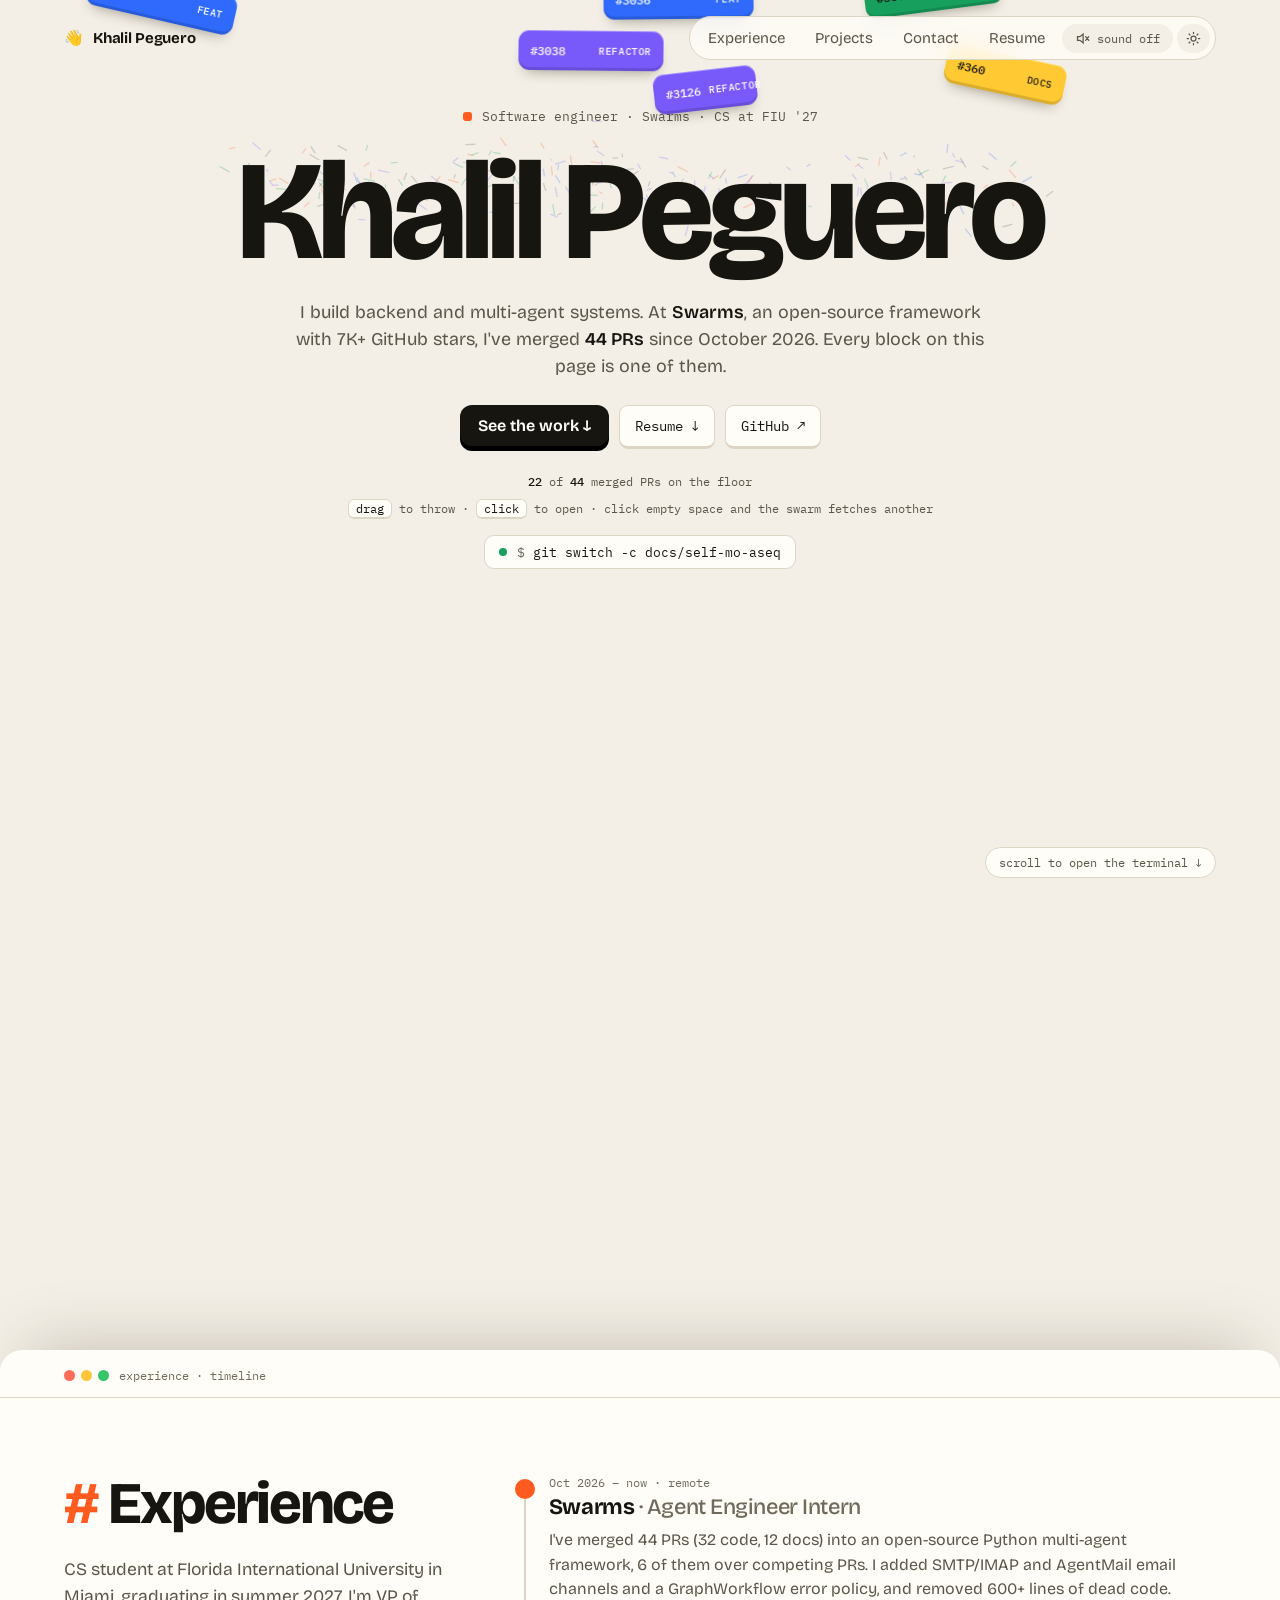
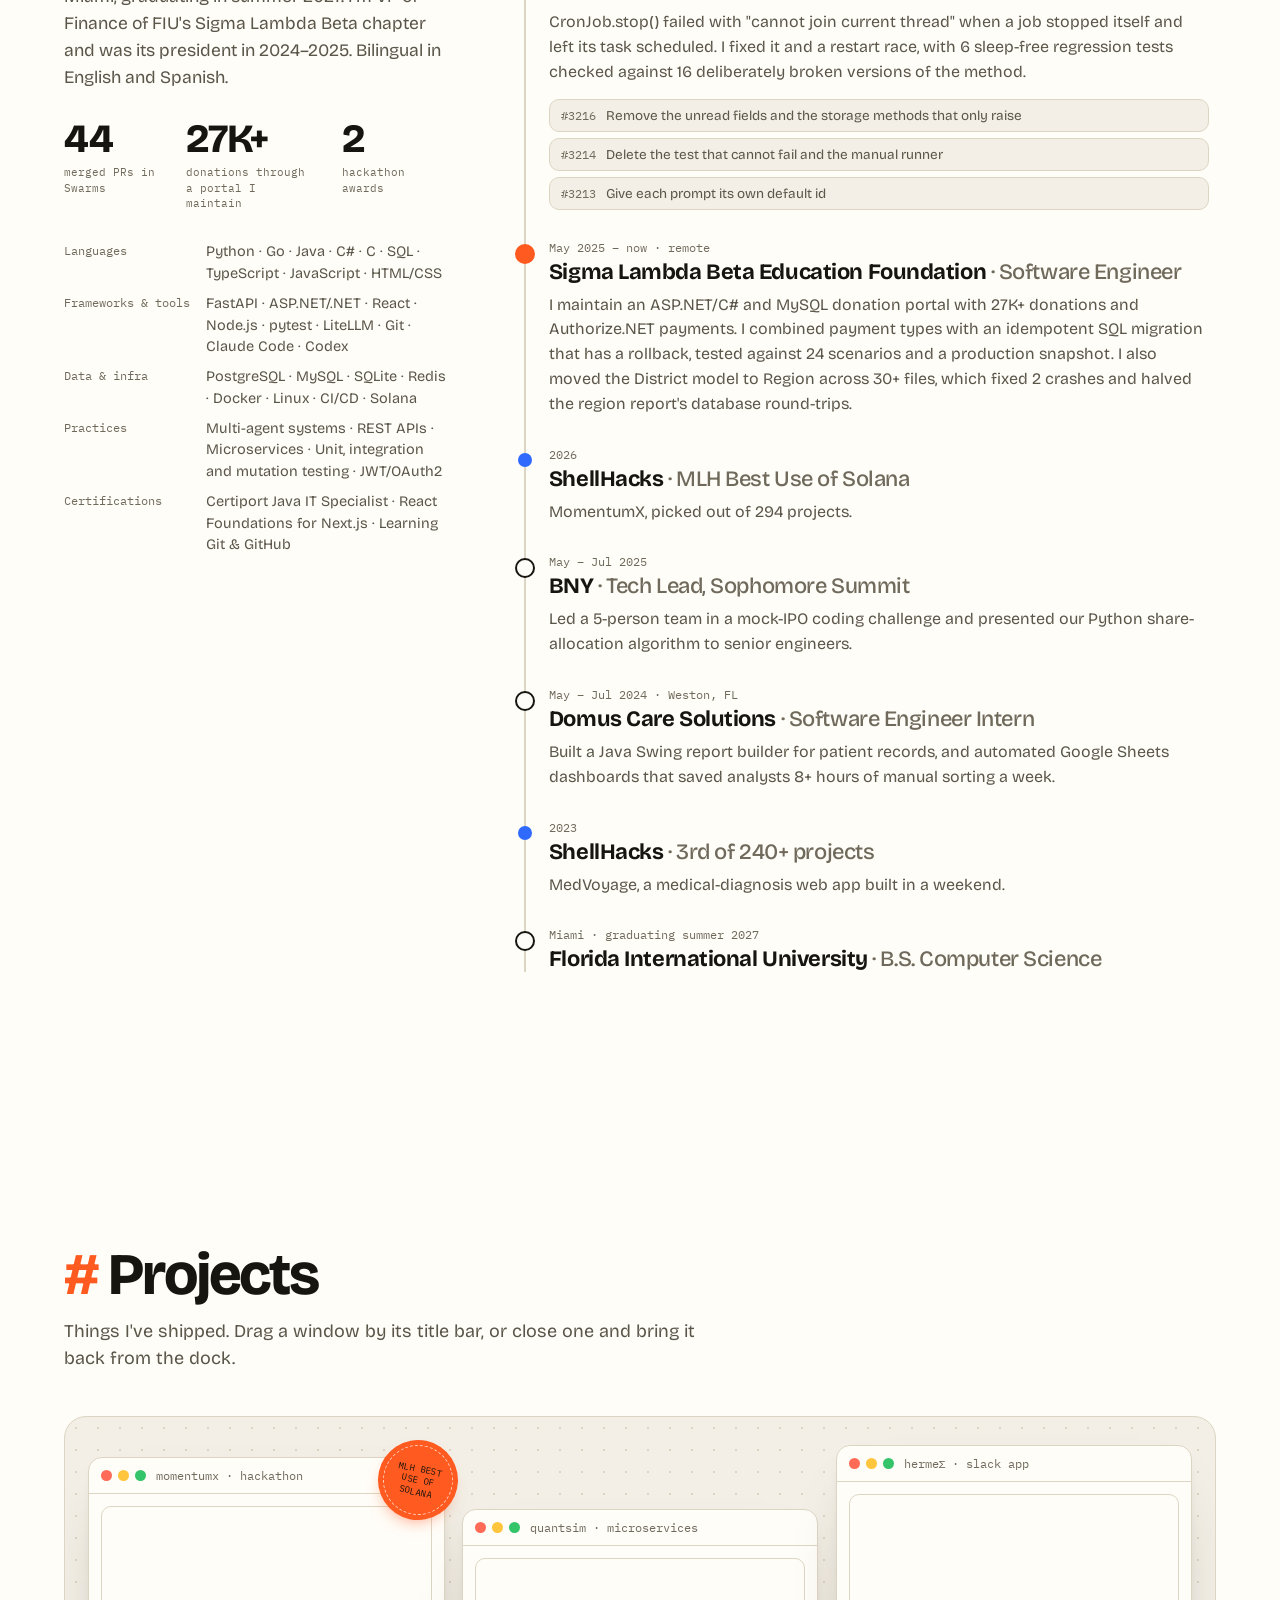
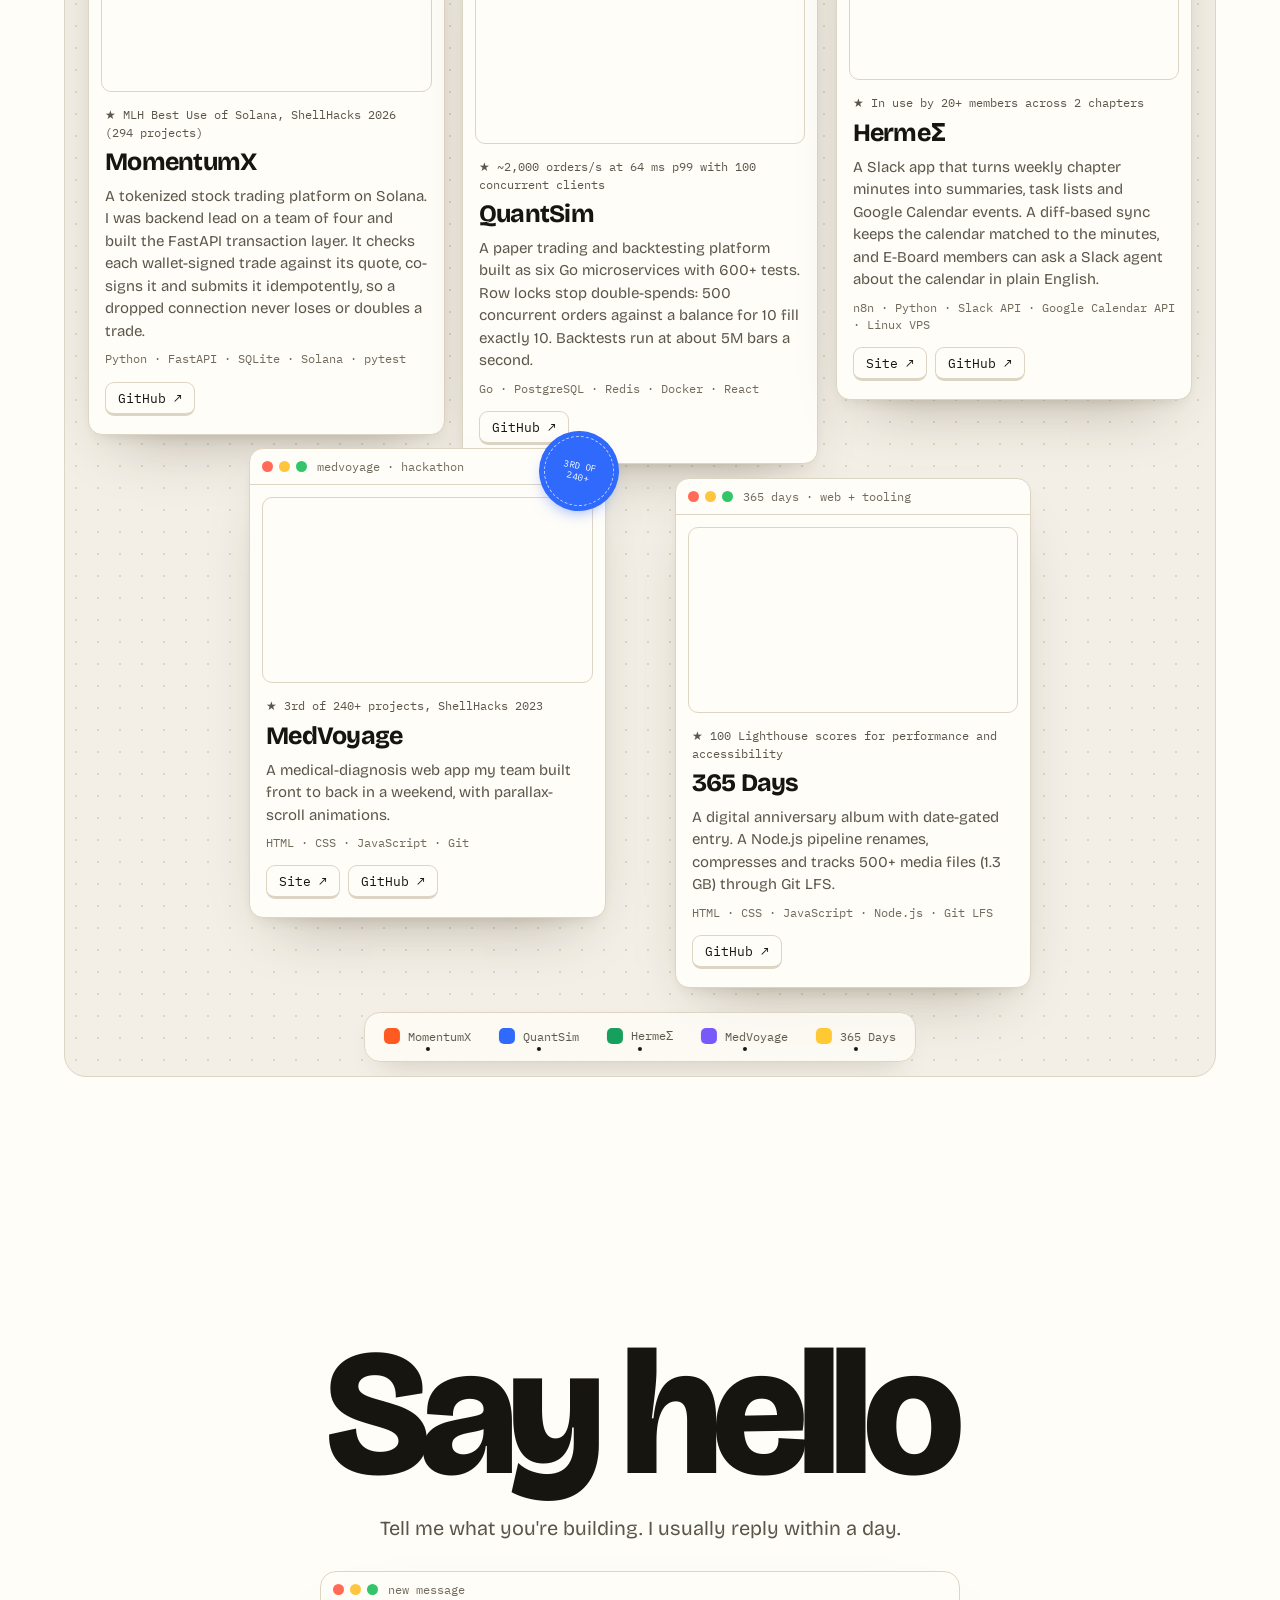
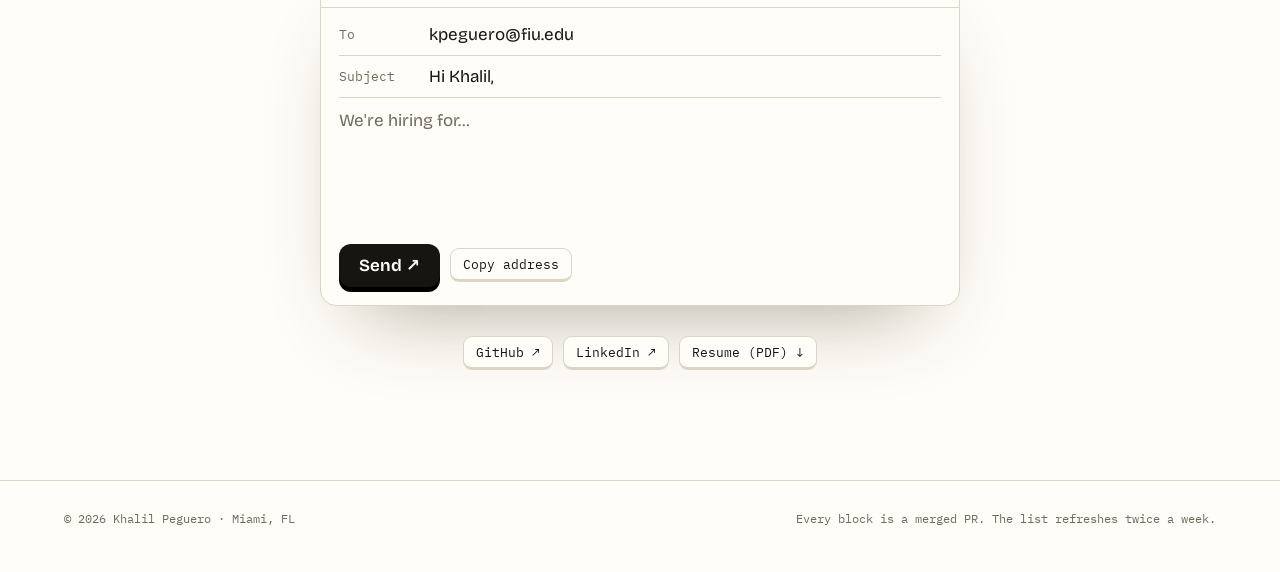
==== commit 0b7ea153: "Merge pull request #9 from Kpeguero16/chore/remove-how-i-work Remove the How I work section" ====
--- a/index.html
+++ b/index.html
@@ -47,7 +47,6 @@
   <div class="right">
     <a href="#experience" data-tick class="hide-sm">Experience</a>
     <a href="#projects" data-tick class="hide-sm">Projects</a>
-    <a href="#skills" data-tick class="hide-sm">Skills</a>
     <a href="#hello" data-tick>Contact</a>
     <a href="Khalil_Peguero_Resume.pdf" data-tick class="hide-sm">Resume</a>
     <button class="sound" id="sound" aria-pressed="false" aria-label="Toggle sound">
@@ -214,175 +213,6 @@
     </div>
   </section>
 
-  <section class="sec" id="skills" aria-labelledby="skills-title">
-    <h2 class="sec-h pop" id="skills-title"><b>#</b>Agent skills</h2>
-    <p class="sec-sub pop">The skills I use with Claude Code and Codex. The nine I wrote run my Swarms work, from picking a PR to the standup notes. The rest are credited to their authors.</p>
-    <div class="repo pop">
-      <div class="win-bar"><span class="lights"><i></i><i></i><i></i></span><span>github.com/Kpeguero16/skills</span></div>
-      <div class="repo-install"><code><span aria-hidden="true">$ </span>npx skills add Kpeguero16/skills -g</code><button type="button" class="btn" id="copyInstall">Copy</button><a class="btn" href="https://github.com/Kpeguero16/skills">GitHub ↗</a></div>
-      <div class="repo-grid">
-        <div class="repo-tree">
-          <span class="dir" aria-hidden="true">skills/</span>
-          <div role="tablist" aria-orientation="vertical" aria-label="Files in the repo">
-            <button role="tab" id="skt-swarms-status" aria-controls="sk-swarms-status" aria-selected="false" tabindex="-1" class="mine">swarms-status</button>
-            <button role="tab" id="skt-swarms-picks" aria-controls="sk-swarms-picks" aria-selected="false" tabindex="-1" class="mine">swarms-picks</button>
-            <button role="tab" id="skt-swarms-own" aria-controls="sk-swarms-own" aria-selected="true" tabindex="0" class="mine">swarms-own</button>
-            <button role="tab" id="skt-verify-swarms" aria-controls="sk-verify-swarms" aria-selected="false" tabindex="-1" class="mine">verify-swarms</button>
-            <button role="tab" id="skt-swarms-publish" aria-controls="sk-swarms-publish" aria-selected="false" tabindex="-1" class="mine">swarms-publish</button>
-            <button role="tab" id="skt-swarms-prs" aria-controls="sk-swarms-prs" aria-selected="false" tabindex="-1" class="mine">swarms-prs</button>
-            <button role="tab" id="skt-swarms-standup" aria-controls="sk-swarms-standup" aria-selected="false" tabindex="-1" class="mine">swarms-standup</button>
-            <button role="tab" id="skt-swarms-retro" aria-controls="sk-swarms-retro" aria-selected="false" tabindex="-1" class="mine">swarms-retro</button>
-            <button role="tab" id="skt-swarms-tools" aria-controls="sk-swarms-tools" aria-selected="false" tabindex="-1" class="mine">swarms-tools</button>
-            <button role="tab" id="skt-full-stop" aria-controls="sk-full-stop" aria-selected="false" tabindex="-1" class="up first">full-stop <em>tstack</em></button>
-            <button role="tab" id="skt-full-send" aria-controls="sk-full-send" aria-selected="false" tabindex="-1" class="up">full-send <em>tstack</em></button>
-            <button role="tab" id="skt-sol-loop" aria-controls="sk-sol-loop" aria-selected="false" tabindex="-1" class="up">sol-loop <em>tstack</em></button>
-            <button role="tab" id="skt-file-pr" aria-controls="sk-file-pr" aria-selected="false" tabindex="-1" class="up">file-pr <em>tstack</em></button>
-            <button role="tab" id="skt-babysit-pr" aria-controls="sk-babysit-pr" aria-selected="false" tabindex="-1" class="up">babysit-pr <em>tstack</em></button>
-            <button role="tab" id="skt-modernize" aria-controls="sk-modernize" aria-selected="false" tabindex="-1" class="up">modernize <em>tstack</em></button>
-            <button role="tab" id="skt-leaving-pr-comments" aria-controls="sk-leaving-pr-comments" aria-selected="false" tabindex="-1" class="up">leaving-pr-comments <em>tstack</em></button>
-            <button role="tab" id="skt-unslop" aria-controls="sk-unslop" aria-selected="false" tabindex="-1" class="up">unslop <em>pstack</em></button>
-            <button role="tab" id="skt-agents-md" aria-controls="sk-agents-md" aria-selected="false" tabindex="-1" class="first">AGENTS.md</button>
-            <button role="tab" id="skt-scripts-check_skills-py" aria-controls="sk-scripts-check_skills-py" aria-selected="false" tabindex="-1">scripts/check_skills.py</button>
-          </div>
-        </div>
-        <div class="repo-view">
-          <article role="tabpanel" id="sk-swarms-status" aria-labelledby="skt-swarms-status" hidden>
-            <p class="path">skills/swarms-status/SKILL.md</p>
-            <h3>swarms-status</h3>
-            <p>Gives each of my open PRs a verdict: wait, nudge, rebase, rework or close.</p>
-            <dl><dt>Say</dt><dd><q>morning status</q></dd><dt>Needs</dt><dd>gh</dd></dl>
-            <a class="btn" href="https://github.com/Kpeguero16/skills/tree/main/skills/swarms-status">Read the skill ↗</a>
-          </article>
-          <article role="tabpanel" id="sk-swarms-picks" aria-labelledby="skt-swarms-picks" hidden>
-            <p class="path">skills/swarms-picks/SKILL.md</p>
-            <h3>swarms-picks</h3>
-            <p>Finds the day's PR opportunities, ranks them by what has merged before, and writes a brief for each.</p>
-            <dl><dt>Say</dt><dd><q>today's picks</q></dd><dt>Needs</dt><dd>gh, the Wispr Flow connector</dd></dl>
-            <a class="btn" href="https://github.com/Kpeguero16/skills/tree/main/skills/swarms-picks">Read the skill ↗</a>
-          </article>
-          <article role="tabpanel" id="sk-swarms-own" aria-labelledby="skt-swarms-own">
-            <p class="path">skills/swarms-own/SKILL.md</p>
-            <h3>swarms-own</h3>
-            <p>Takes one brief from proof to a PR that's ready for the maintainer, stopping once for my approval of the text.</p>
-            <dl><dt>Say</dt><dd><q>own it, full stop</q> <span>also loads full-stop</span></dd><dt>Needs</dt><dd>T3 Code, Codex for the review</dd></dl>
-            <a class="btn" href="https://github.com/Kpeguero16/skills/tree/main/skills/swarms-own">Read the skill ↗</a>
-          </article>
-          <article role="tabpanel" id="sk-verify-swarms" aria-labelledby="skt-verify-swarms" hidden>
-            <p class="path">skills/verify-swarms/SKILL.md</p>
-            <h3>verify-swarms</h3>
-            <p>Runs swarms code offline and proves a change red on the base and green on the branch.</p>
-            <dl><dt>Say</dt><dd><q>verify</q></dd><dt>Needs</dt><dd>local clones, the swarms venv</dd></dl>
-            <a class="btn" href="https://github.com/Kpeguero16/skills/tree/main/skills/verify-swarms">Read the skill ↗</a>
-          </article>
-          <article role="tabpanel" id="sk-swarms-publish" aria-labelledby="skt-swarms-publish" hidden>
-            <p class="path">skills/swarms-publish/SKILL.md</p>
-            <h3>swarms-publish</h3>
-            <p>Posts approved PR text after read-only checks, now or at a scheduled time.</p>
-            <dl><dt>Say</dt><dd><q>/swarms-publish</q> <span>starts only by name</span></dd><dt>Needs</dt><dd>gh</dd></dl>
-            <a class="btn" href="https://github.com/Kpeguero16/skills/tree/main/skills/swarms-publish">Read the skill ↗</a>
-          </article>
-          <article role="tabpanel" id="sk-swarms-prs" aria-labelledby="skt-swarms-prs" hidden>
-            <p class="path">skills/swarms-prs/SKILL.md</p>
-            <h3>swarms-prs</h3>
-            <p>Builds the end-of-day Discord message that lists the PRs I opened today.</p>
-            <dl><dt>Say</dt><dd><q>swarms prs</q></dd><dt>Needs</dt><dd>gh</dd></dl>
-            <a class="btn" href="https://github.com/Kpeguero16/skills/tree/main/skills/swarms-prs">Read the skill ↗</a>
-          </article>
-          <article role="tabpanel" id="sk-swarms-standup" aria-labelledby="skt-swarms-standup" hidden>
-            <p class="path">skills/swarms-standup/SKILL.md</p>
-            <h3>swarms-standup</h3>
-            <p>Writes standup notes for each PR I opened today. A fresh agent explains each PR and runs the code to back it up.</p>
-            <dl><dt>Say</dt><dd><q>standup notes</q></dd><dt>Needs</dt><dd>Claude Code, gh, local clones</dd></dl>
-            <a class="btn" href="https://github.com/Kpeguero16/skills/tree/main/skills/swarms-standup">Read the skill ↗</a>
-          </article>
-          <article role="tabpanel" id="sk-swarms-retro" aria-labelledby="skt-swarms-retro" hidden>
-            <p class="path">skills/swarms-retro/SKILL.md</p>
-            <h3>swarms-retro</h3>
-            <p>Proposes up to three changes a week to these skills, from the outcomes ledger and the week's transcripts.</p>
-            <dl><dt>Say</dt><dd><q>swarms retro</q></dd><dt>Needs</dt><dd>gh</dd></dl>
-            <a class="btn" href="https://github.com/Kpeguero16/skills/tree/main/skills/swarms-retro">Read the skill ↗</a>
-          </article>
-          <article role="tabpanel" id="sk-swarms-tools" aria-labelledby="skt-swarms-tools" hidden>
-            <p class="path">skills/swarms-tools/SKILL.md</p>
-            <h3>swarms-tools</h3>
-            <p>The CLI the other swarms skills share: PR facts, worktrees, proof runs, code scans, the outcomes ledger and publishing.</p>
-            <dl><dt>Used by</dt><dd>every other swarms skill</dd><dt>Needs</dt><dd>Python 3.10+, gh</dd></dl>
-            <a class="btn" href="https://github.com/Kpeguero16/skills/tree/main/skills/swarms-tools">Read the skill ↗</a>
-          </article>
-          <article role="tabpanel" id="sk-full-stop" aria-labelledby="skt-full-stop" hidden>
-            <p class="path">skills/full-stop/SKILL.md</p>
-            <h3>full-stop</h3>
-            <p>Takes a change to a PR that's ready to merge, without merging.</p>
-            <p class="credit">From <a href="https://github.com/t3dotgg/tstack">Theo Browne's tstack</a>, MIT. Its license is in the folder.</p>
-            <a class="btn" href="https://github.com/Kpeguero16/skills/tree/main/skills/full-stop">Read the skill ↗</a>
-          </article>
-          <article role="tabpanel" id="sk-full-send" aria-labelledby="skt-full-send" hidden>
-            <p class="path">skills/full-send/SKILL.md</p>
-            <h3>full-send</h3>
-            <p>The same, and merges. For repos I can merge in.</p>
-            <p class="credit">From <a href="https://github.com/t3dotgg/tstack">Theo Browne's tstack</a>, MIT. Its license is in the folder.</p>
-            <a class="btn" href="https://github.com/Kpeguero16/skills/tree/main/skills/full-send">Read the skill ↗</a>
-          </article>
-          <article role="tabpanel" id="sk-sol-loop" aria-labelledby="skt-sol-loop" hidden>
-            <p class="path">skills/sol-loop/SKILL.md</p>
-            <h3>sol-loop</h3>
-            <p>Reviews a change with GPT Sol in a loop, up to three rounds.</p>
-            <p class="credit">From <a href="https://github.com/t3dotgg/tstack">Theo Browne's tstack</a>, MIT. Its license is in the folder.</p>
-            <a class="btn" href="https://github.com/Kpeguero16/skills/tree/main/skills/sol-loop">Read the skill ↗</a>
-          </article>
-          <article role="tabpanel" id="sk-file-pr" aria-labelledby="skt-file-pr" hidden>
-            <p class="path">skills/file-pr/SKILL.md</p>
-            <h3>file-pr</h3>
-            <p>Files a short PR that leads with the problem.</p>
-            <p class="credit">From <a href="https://github.com/t3dotgg/tstack">Theo Browne's tstack</a>, MIT. Its license is in the folder. I added one paragraph that runs unslop on the title and description.</p>
-            <a class="btn" href="https://github.com/Kpeguero16/skills/tree/main/skills/file-pr">Read the skill ↗</a>
-          </article>
-          <article role="tabpanel" id="sk-babysit-pr" aria-labelledby="skt-babysit-pr" hidden>
-            <p class="path">skills/babysit-pr/SKILL.md</p>
-            <h3>babysit-pr</h3>
-            <p>Watches a PR through CI and review bots, and fixes the real findings.</p>
-            <p class="credit">From <a href="https://github.com/t3dotgg/tstack">Theo Browne's tstack</a>, MIT. Its license is in the folder.</p>
-            <a class="btn" href="https://github.com/Kpeguero16/skills/tree/main/skills/babysit-pr">Read the skill ↗</a>
-          </article>
-          <article role="tabpanel" id="sk-modernize" aria-labelledby="skt-modernize" hidden>
-            <p class="path">skills/modernize/SKILL.md</p>
-            <h3>modernize</h3>
-            <p>Rebases an old PR and decides whether it should still exist.</p>
-            <p class="credit">From <a href="https://github.com/t3dotgg/tstack">Theo Browne's tstack</a>, MIT. Its license is in the folder.</p>
-            <a class="btn" href="https://github.com/Kpeguero16/skills/tree/main/skills/modernize">Read the skill ↗</a>
-          </article>
-          <article role="tabpanel" id="sk-leaving-pr-comments" aria-labelledby="skt-leaving-pr-comments" hidden>
-            <p class="path">skills/leaving-pr-comments/SKILL.md</p>
-            <h3>leaving-pr-comments</h3>
-            <p>Formats comments an agent posts for me.</p>
-            <p class="credit">From <a href="https://github.com/t3dotgg/tstack">Theo Browne's tstack</a>, MIT. Its license is in the folder.</p>
-            <a class="btn" href="https://github.com/Kpeguero16/skills/tree/main/skills/leaving-pr-comments">Read the skill ↗</a>
-          </article>
-          <article role="tabpanel" id="sk-unslop" aria-labelledby="skt-unslop" hidden>
-            <p class="path">skills/unslop/SKILL.md</p>
-            <h3>unslop</h3>
-            <p>Removes AI tells from writing.</p>
-            <p class="credit">From <a href="https://github.com/cursor/plugins/tree/main/pstack/skills/unslop">Lauren Tan's pstack</a>, MIT. Its license is in the folder. I added one file that keeps it explicit-only in Codex.</p>
-            <a class="btn" href="https://github.com/Kpeguero16/skills/tree/main/skills/unslop">Read the skill ↗</a>
-          </article>
-          <article role="tabpanel" id="sk-agents-md" aria-labelledby="skt-agents-md" hidden>
-            <p class="path">AGENTS.md</p>
-            <h3>AGENTS.md</h3>
-            <p>One instruction file for both agents on both machines. Claude Code imports it and Codex reads it directly, so a rule I add there reaches every session.</p>
-            <a class="btn" href="https://github.com/Kpeguero16/skills/blob/main/AGENTS.md">Open on GitHub ↗</a>
-          </article>
-          <article role="tabpanel" id="sk-scripts-check_skills-py" aria-labelledby="skt-scripts-check_skills-py" hidden>
-            <p class="path">scripts/check_skills.py</p>
-            <h3>check_skills.py</h3>
-            <p>Checks every skill's frontmatter, invocation settings, links, swarms.py calls and writing rules. CI runs it and the unit tests on every pull request, on Linux, macOS and Windows.</p>
-            <a class="btn" href="https://github.com/Kpeguero16/skills/blob/main/scripts/check_skills.py">Open on GitHub ↗</a>
-          </article>
-        </div>
-      </div>
-    </div>
-  </section>
-
-
   <section class="sec hello" id="hello" aria-labelledby="say">
     <h2 class="say pop" id="say">Say hello</h2>
     <p class="pop">Tell me what you're building. I usually reply within a day.</p>
--- a/css/site.css
+++ b/css/site.css
@@ -202,39 +202,6 @@
 .dock button::after { content: ""; position: absolute; bottom: 3px; left: 50%; width: 4px; height: 4px; border-radius: 50%; background: var(--ink); opacity: 0; transform: translateX(-50%); transition: opacity .2s }
 .dock button.open::after { opacity: 1 }
 
-/* agent skills: a window onto the skills repo, one file open at a time */
-.repo { background: var(--card); border: 1px solid var(--line); border-radius: 16px; overflow: hidden; box-shadow: 0 40px 80px -42px rgba(var(--shade), .45) }
-.repo-install { display: flex; align-items: center; flex-wrap: wrap; gap: 8px; padding: 12px 14px; border-bottom: 1px solid var(--line) }
-.repo-install code { flex: 1 1 260px; min-width: 0; overflow-wrap: anywhere; font-family: var(--mono); font-size: 13.5px; background: var(--paper); border: 1px solid var(--line); border-radius: 9px; padding: 9px 12px }
-.repo-install code span { color: var(--ink-3) }
-.repo-grid { display: grid; grid-template-columns: 290px minmax(0, 1fr); min-height: 460px }
-.repo-tree { border-right: 1px solid var(--line); padding: 10px 0 14px }
-.repo-tree .dir { display: block; padding: 6px 18px; font-family: var(--mono); font-size: 12px; color: var(--ink-3) }
-.repo-tree [role="tab"] { all: unset; box-sizing: border-box; cursor: pointer; width: 100%; display: flex; align-items: center; gap: 8px; padding: 6px 18px 6px 32px; font-family: var(--mono); font-size: 13px; color: var(--ink-3) }
-.repo-tree .mine { color: var(--ink) }
-.repo-tree .mine::before { content: ""; width: 7px; height: 7px; margin-left: -15px; border-radius: 50%; background: var(--orange) }
-.repo-tree .first { margin-top: 14px }
-.repo-tree [role="tab"]:hover { background: var(--paper) }
-.repo-tree [role="tab"][aria-selected="true"] { background: var(--ink); color: var(--card) }
-.repo-tree [role="tab"]:focus-visible { outline: 2px solid var(--orange); outline-offset: -2px }
-.repo-tree em { margin-left: auto; font-style: normal; font-size: 10.5px }
-.repo-view { min-width: 0; padding: 26px clamp(20px, 3vw, 40px) 30px }
-.repo-view .path { margin: 0 0 14px; font-family: var(--mono); font-size: 12px; color: var(--ink-3) }
-.repo-view h3 { margin: 0 0 10px; font-family: var(--mono); font-size: clamp(24px, 2.6vw, 34px); font-weight: 500; letter-spacing: -.02em }
-.repo-view p { margin: 0 0 18px; max-width: 560px; font-size: 19px; line-height: 1.5; color: var(--ink-2) }
-.repo-view .credit { font-size: 15px; color: var(--ink-3) }
-.repo-view .credit a { text-decoration: underline; text-underline-offset: .2em }
-.repo-view dl { display: grid; grid-template-columns: 70px 1fr; gap: 8px 14px; margin: 0 0 22px; font-size: 15px }
-.repo-view dt { padding-top: 2px; font-family: var(--mono); font-size: 12px; color: var(--ink-3) }
-.repo-view dd { margin: 0 }
-.repo-view q { font-family: var(--mono); font-size: 14px; background: var(--yellow); color: var(--on-fill); padding: 2px 7px; border-radius: 6px; -webkit-box-decoration-break: clone; box-decoration-break: clone }
-.repo-view dd span { margin-left: 6px; font-family: var(--mono); font-size: 12px; color: var(--ink-3) }
-/* without the script, every file shows, one after another */
-.no-js .repo-tree { display: none }
-.no-js .repo-grid { grid-template-columns: 1fr }
-.no-js .repo-view [role="tabpanel"][hidden] { display: block }
-.no-js .repo-view [role="tabpanel"] + [role="tabpanel"] { margin-top: 26px; padding-top: 26px; border-top: 1px solid var(--line) }
-
 /* contact */
 .hello { text-align: center; padding-bottom: 110px }
 .say { font-size: clamp(76px, 14vw, 220px); line-height: .9; letter-spacing: -.055em; font-weight: 800; margin: 0 0 18px; cursor: default; user-select: none }
@@ -283,10 +250,6 @@
   .win .win-bar { cursor: default }
   .win-close { pointer-events: none }
   .dock, .desk-only { display: none }
-  .repo-grid { grid-template-columns: 1fr; min-height: 0 }
-  .repo-tree { border-right: 0; border-bottom: 1px solid var(--line); max-height: 230px; overflow-y: auto }
-  .repo-view dl { grid-template-columns: 1fr; gap: 4px }
-  .repo-view dd + dt { margin-top: 8px }
   .nav .right a { padding: 7px 9px }
   .nav .right a.hide-sm, .sound span, .wave { display: none }
   .compose label { grid-template-columns: 64px 1fr }
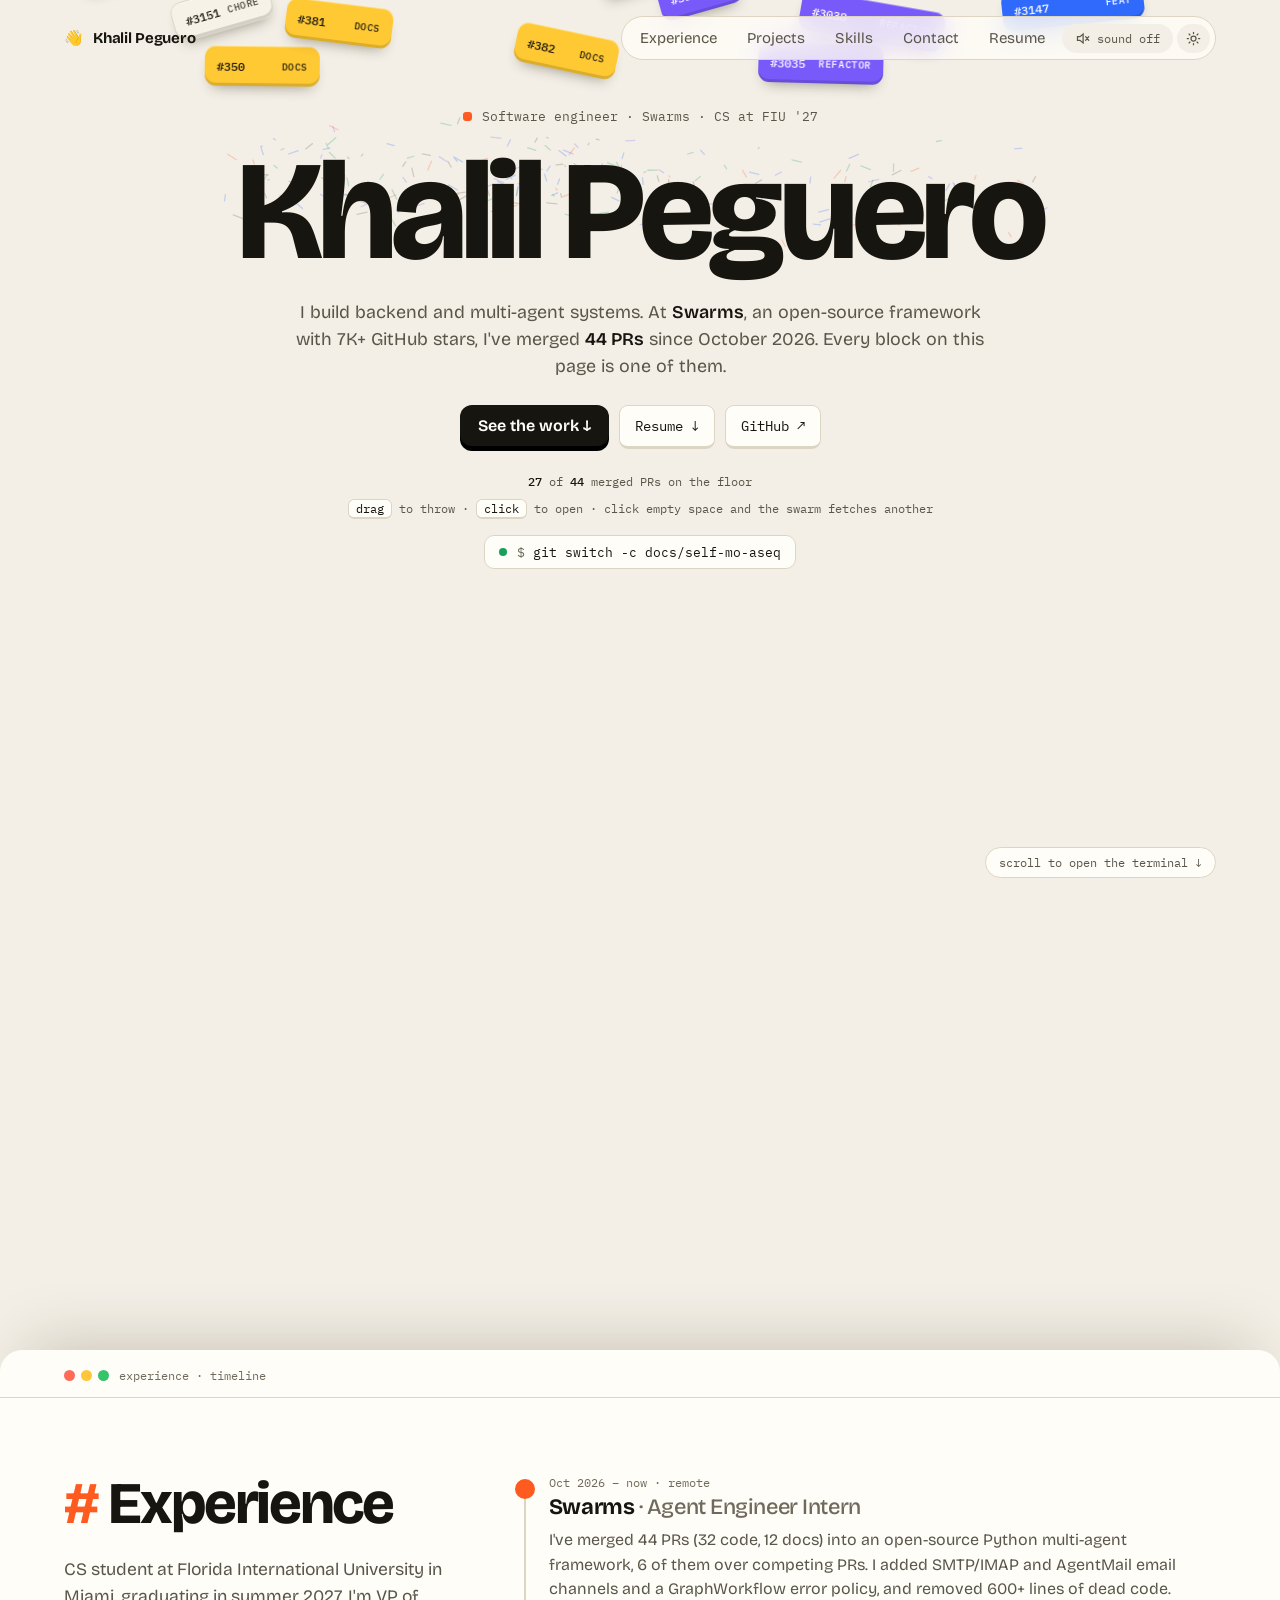
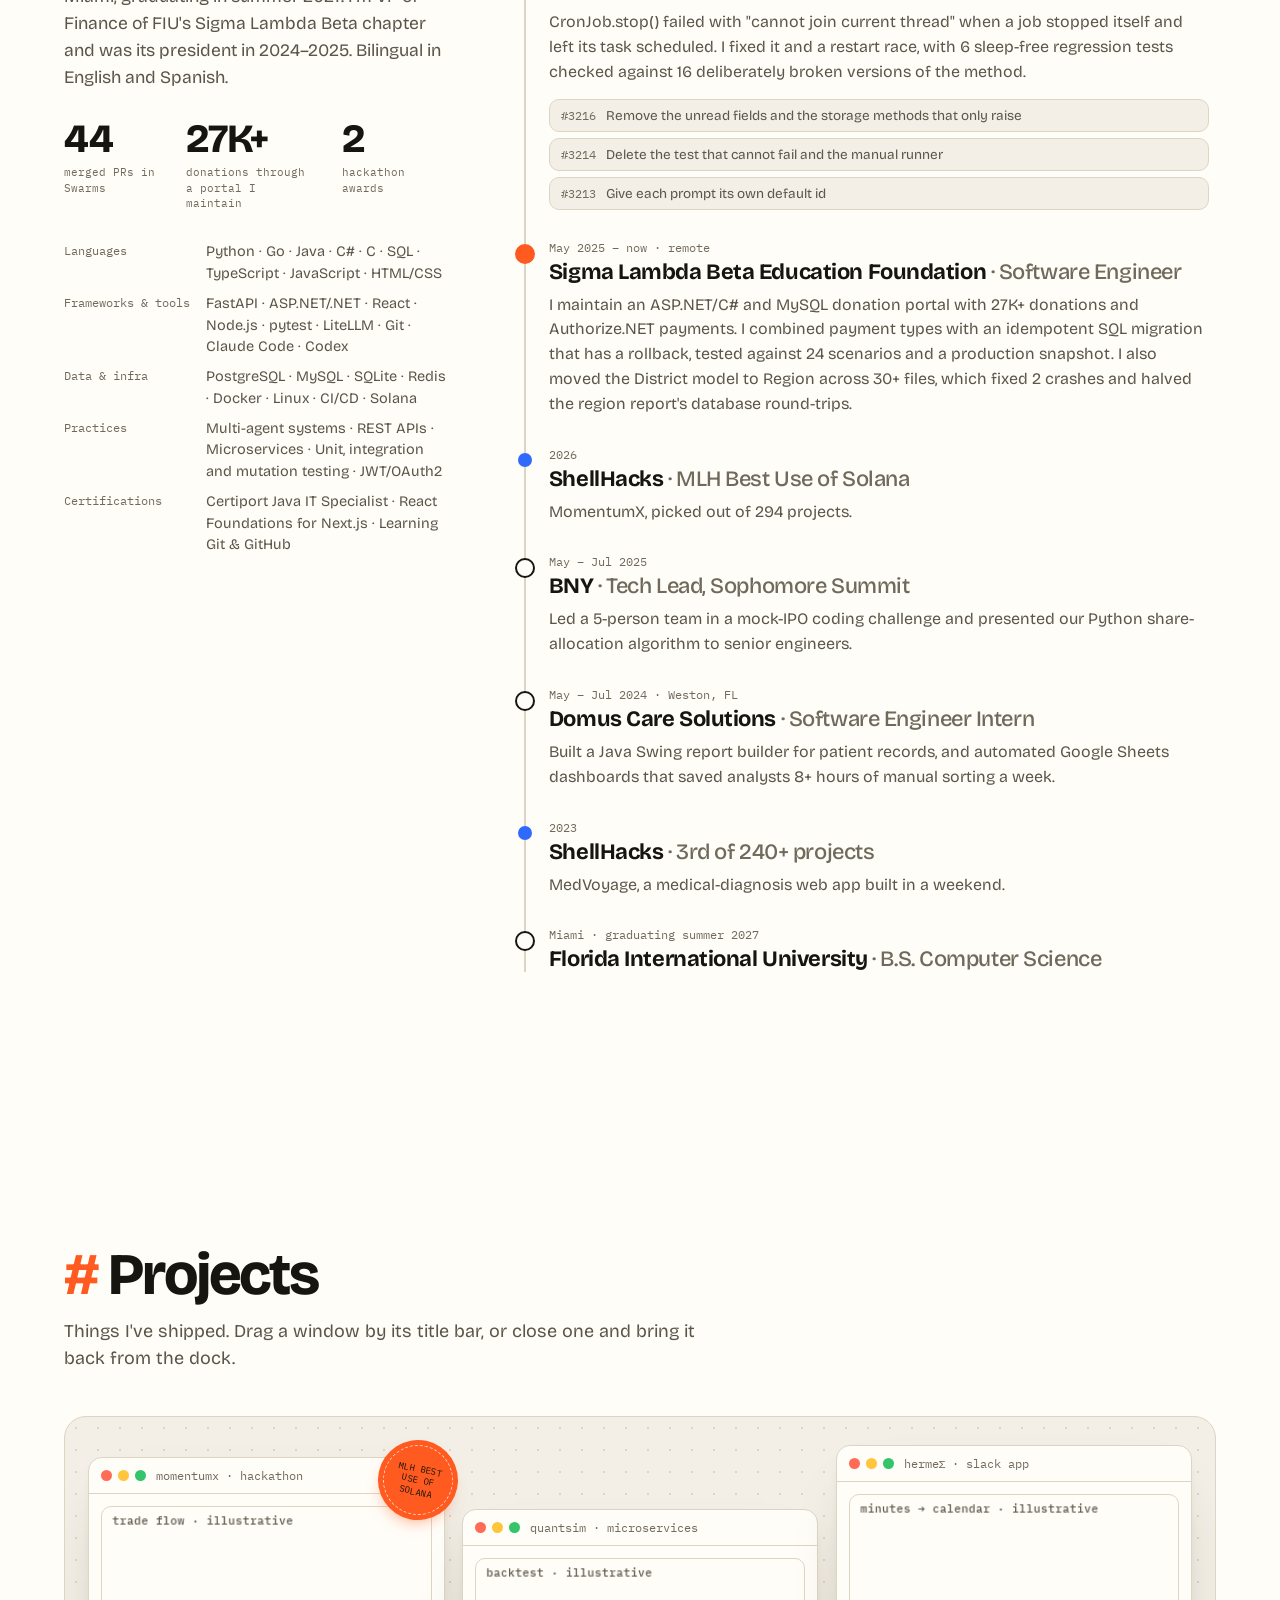
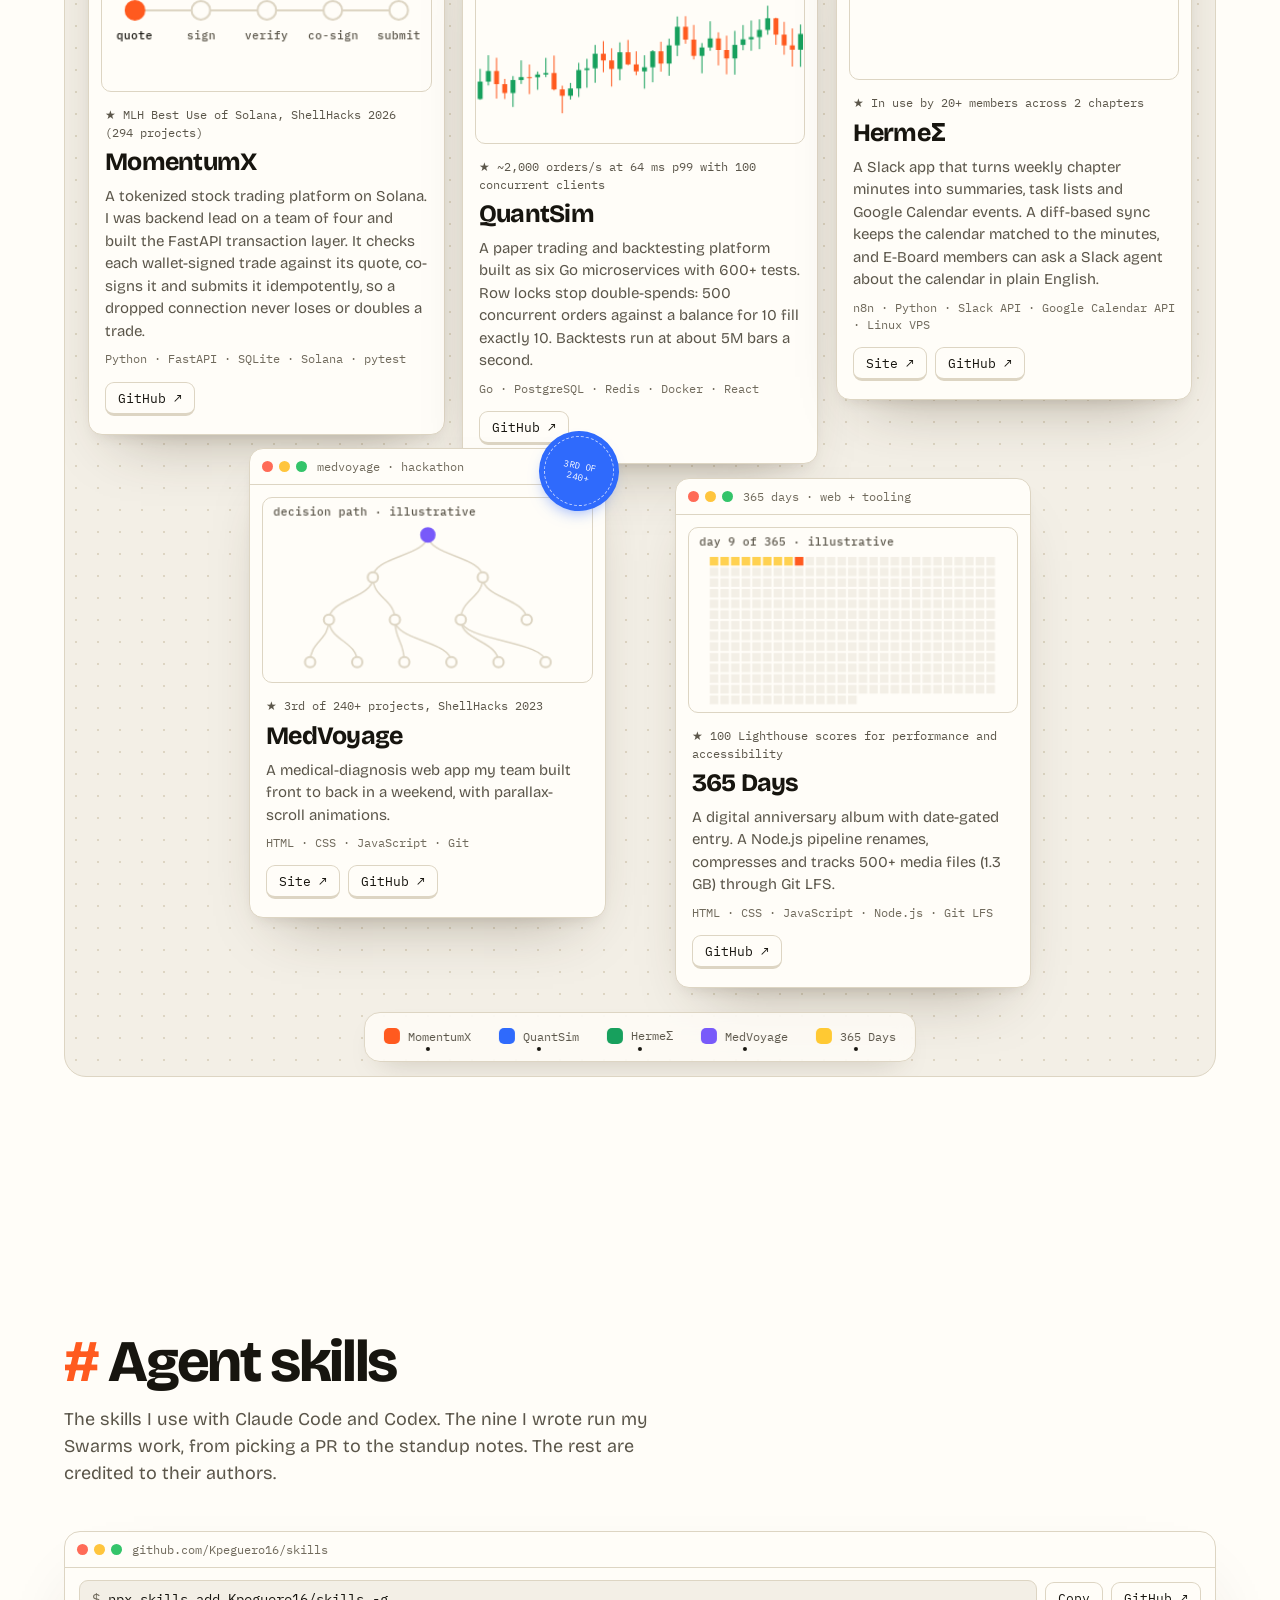
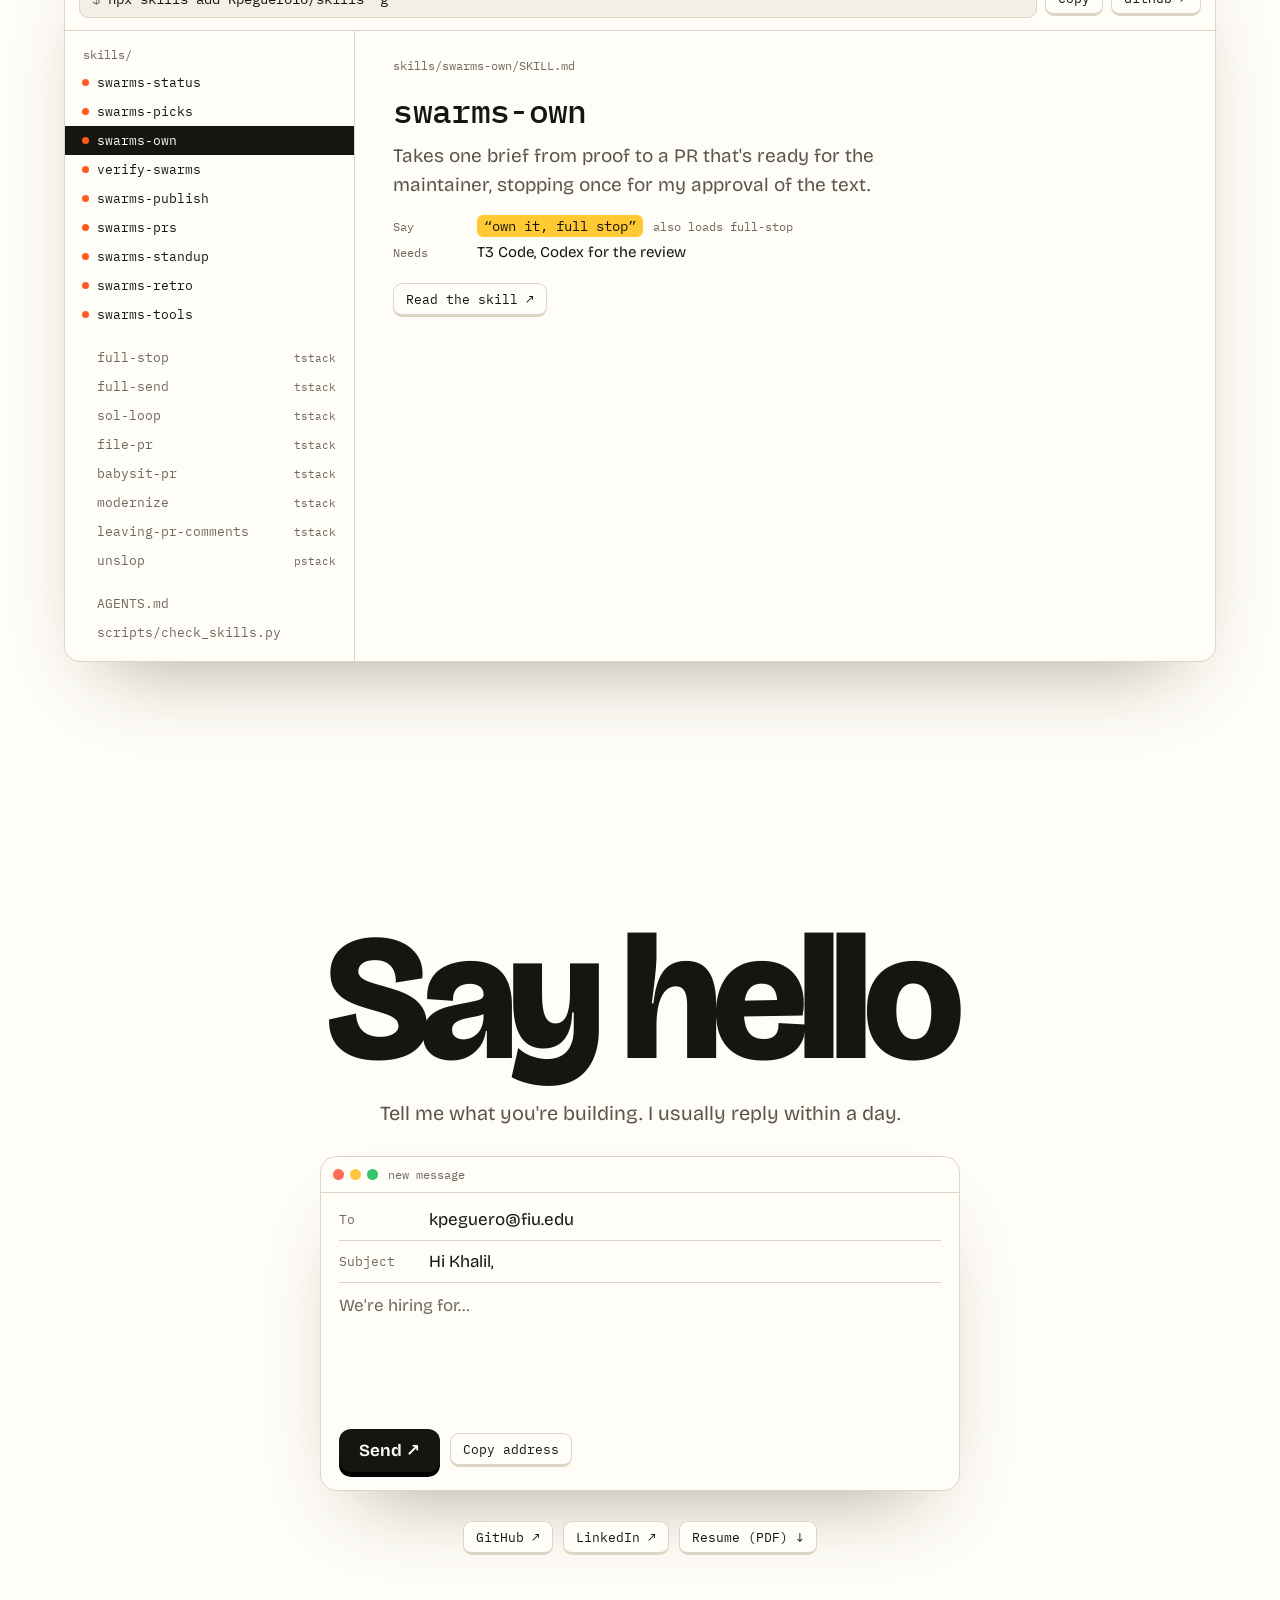
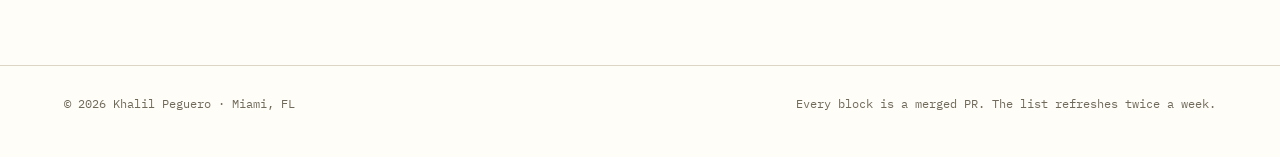
==== commit e3e85de0: "Merge pull request #10 from Kpeguero16/feat/skills-section Add an Agent skills section for Kpeguero1" ====
--- a/index.html
+++ b/index.html
@@ -47,6 +47,7 @@
   <div class="right">
     <a href="#experience" data-tick class="hide-sm">Experience</a>
     <a href="#projects" data-tick class="hide-sm">Projects</a>
+    <a href="#skills" data-tick class="hide-sm">Skills</a>
     <a href="#hello" data-tick>Contact</a>
     <a href="Khalil_Peguero_Resume.pdf" data-tick class="hide-sm">Resume</a>
     <button class="sound" id="sound" aria-pressed="false" aria-label="Toggle sound">
@@ -213,6 +214,175 @@
     </div>
   </section>
 
+  <section class="sec" id="skills" aria-labelledby="skills-title">
+    <h2 class="sec-h pop" id="skills-title"><b>#</b>Agent skills</h2>
+    <p class="sec-sub pop">The skills I use with Claude Code and Codex. The nine I wrote run my Swarms work, from picking a PR to the standup notes. The rest are credited to their authors.</p>
+    <div class="repo pop">
+      <div class="win-bar"><span class="lights"><i></i><i></i><i></i></span><span>github.com/Kpeguero16/skills</span></div>
+      <div class="repo-install"><code><span aria-hidden="true">$ </span>npx skills add Kpeguero16/skills -g</code><button type="button" class="btn" id="copyInstall">Copy</button><a class="btn" href="https://github.com/Kpeguero16/skills">GitHub ↗</a></div>
+      <div class="repo-grid">
+        <div class="repo-tree">
+          <span class="dir" aria-hidden="true">skills/</span>
+          <div role="tablist" aria-orientation="vertical" aria-label="Files in the repo">
+            <button role="tab" id="skt-swarms-status" aria-controls="sk-swarms-status" aria-selected="false" tabindex="-1" class="mine">swarms-status</button>
+            <button role="tab" id="skt-swarms-picks" aria-controls="sk-swarms-picks" aria-selected="false" tabindex="-1" class="mine">swarms-picks</button>
+            <button role="tab" id="skt-swarms-own" aria-controls="sk-swarms-own" aria-selected="true" tabindex="0" class="mine">swarms-own</button>
+            <button role="tab" id="skt-verify-swarms" aria-controls="sk-verify-swarms" aria-selected="false" tabindex="-1" class="mine">verify-swarms</button>
+            <button role="tab" id="skt-swarms-publish" aria-controls="sk-swarms-publish" aria-selected="false" tabindex="-1" class="mine">swarms-publish</button>
+            <button role="tab" id="skt-swarms-prs" aria-controls="sk-swarms-prs" aria-selected="false" tabindex="-1" class="mine">swarms-prs</button>
+            <button role="tab" id="skt-swarms-standup" aria-controls="sk-swarms-standup" aria-selected="false" tabindex="-1" class="mine">swarms-standup</button>
+            <button role="tab" id="skt-swarms-retro" aria-controls="sk-swarms-retro" aria-selected="false" tabindex="-1" class="mine">swarms-retro</button>
+            <button role="tab" id="skt-swarms-tools" aria-controls="sk-swarms-tools" aria-selected="false" tabindex="-1" class="mine">swarms-tools</button>
+            <button role="tab" id="skt-full-stop" aria-controls="sk-full-stop" aria-selected="false" tabindex="-1" class="up first">full-stop <em>tstack</em></button>
+            <button role="tab" id="skt-full-send" aria-controls="sk-full-send" aria-selected="false" tabindex="-1" class="up">full-send <em>tstack</em></button>
+            <button role="tab" id="skt-sol-loop" aria-controls="sk-sol-loop" aria-selected="false" tabindex="-1" class="up">sol-loop <em>tstack</em></button>
+            <button role="tab" id="skt-file-pr" aria-controls="sk-file-pr" aria-selected="false" tabindex="-1" class="up">file-pr <em>tstack</em></button>
+            <button role="tab" id="skt-babysit-pr" aria-controls="sk-babysit-pr" aria-selected="false" tabindex="-1" class="up">babysit-pr <em>tstack</em></button>
+            <button role="tab" id="skt-modernize" aria-controls="sk-modernize" aria-selected="false" tabindex="-1" class="up">modernize <em>tstack</em></button>
+            <button role="tab" id="skt-leaving-pr-comments" aria-controls="sk-leaving-pr-comments" aria-selected="false" tabindex="-1" class="up">leaving-pr-comments <em>tstack</em></button>
+            <button role="tab" id="skt-unslop" aria-controls="sk-unslop" aria-selected="false" tabindex="-1" class="up">unslop <em>pstack</em></button>
+            <button role="tab" id="skt-agents-md" aria-controls="sk-agents-md" aria-selected="false" tabindex="-1" class="first">AGENTS.md</button>
+            <button role="tab" id="skt-scripts-check_skills-py" aria-controls="sk-scripts-check_skills-py" aria-selected="false" tabindex="-1">scripts/check_skills.py</button>
+          </div>
+        </div>
+        <div class="repo-view">
+          <article role="tabpanel" id="sk-swarms-status" aria-labelledby="skt-swarms-status" hidden>
+            <p class="path">skills/swarms-status/SKILL.md</p>
+            <h3>swarms-status</h3>
+            <p>Gives each of my open PRs a verdict: wait, nudge, rebase, rework or close.</p>
+            <dl><dt>Say</dt><dd><q>morning status</q></dd><dt>Needs</dt><dd>gh</dd></dl>
+            <a class="btn" href="https://github.com/Kpeguero16/skills/tree/main/skills/swarms-status">Read the skill ↗</a>
+          </article>
+          <article role="tabpanel" id="sk-swarms-picks" aria-labelledby="skt-swarms-picks" hidden>
+            <p class="path">skills/swarms-picks/SKILL.md</p>
+            <h3>swarms-picks</h3>
+            <p>Finds the day's PR opportunities, ranks them by what has merged before, and writes a brief for each.</p>
+            <dl><dt>Say</dt><dd><q>today's picks</q></dd><dt>Needs</dt><dd>gh, the Wispr Flow connector</dd></dl>
+            <a class="btn" href="https://github.com/Kpeguero16/skills/tree/main/skills/swarms-picks">Read the skill ↗</a>
+          </article>
+          <article role="tabpanel" id="sk-swarms-own" aria-labelledby="skt-swarms-own">
+            <p class="path">skills/swarms-own/SKILL.md</p>
+            <h3>swarms-own</h3>
+            <p>Takes one brief from proof to a PR that's ready for the maintainer, stopping once for my approval of the text.</p>
+            <dl><dt>Say</dt><dd><q>own it, full stop</q> <span>also loads full-stop</span></dd><dt>Needs</dt><dd>T3 Code, Codex for the review</dd></dl>
+            <a class="btn" href="https://github.com/Kpeguero16/skills/tree/main/skills/swarms-own">Read the skill ↗</a>
+          </article>
+          <article role="tabpanel" id="sk-verify-swarms" aria-labelledby="skt-verify-swarms" hidden>
+            <p class="path">skills/verify-swarms/SKILL.md</p>
+            <h3>verify-swarms</h3>
+            <p>Runs swarms code offline and proves a change red on the base and green on the branch.</p>
+            <dl><dt>Say</dt><dd><q>verify</q></dd><dt>Needs</dt><dd>local clones, the swarms venv</dd></dl>
+            <a class="btn" href="https://github.com/Kpeguero16/skills/tree/main/skills/verify-swarms">Read the skill ↗</a>
+          </article>
+          <article role="tabpanel" id="sk-swarms-publish" aria-labelledby="skt-swarms-publish" hidden>
+            <p class="path">skills/swarms-publish/SKILL.md</p>
+            <h3>swarms-publish</h3>
+            <p>Posts approved PR text after read-only checks, now or at a scheduled time.</p>
+            <dl><dt>Say</dt><dd><q>/swarms-publish</q> <span>starts only by name</span></dd><dt>Needs</dt><dd>gh</dd></dl>
+            <a class="btn" href="https://github.com/Kpeguero16/skills/tree/main/skills/swarms-publish">Read the skill ↗</a>
+          </article>
+          <article role="tabpanel" id="sk-swarms-prs" aria-labelledby="skt-swarms-prs" hidden>
+            <p class="path">skills/swarms-prs/SKILL.md</p>
+            <h3>swarms-prs</h3>
+            <p>Builds the end-of-day Discord message that lists the PRs I opened today.</p>
+            <dl><dt>Say</dt><dd><q>swarms prs</q></dd><dt>Needs</dt><dd>gh</dd></dl>
+            <a class="btn" href="https://github.com/Kpeguero16/skills/tree/main/skills/swarms-prs">Read the skill ↗</a>
+          </article>
+          <article role="tabpanel" id="sk-swarms-standup" aria-labelledby="skt-swarms-standup" hidden>
+            <p class="path">skills/swarms-standup/SKILL.md</p>
+            <h3>swarms-standup</h3>
+            <p>Writes standup notes for each PR I opened today. A fresh agent explains each PR and runs the code to back it up.</p>
+            <dl><dt>Say</dt><dd><q>standup notes</q></dd><dt>Needs</dt><dd>Claude Code, gh, local clones</dd></dl>
+            <a class="btn" href="https://github.com/Kpeguero16/skills/tree/main/skills/swarms-standup">Read the skill ↗</a>
+          </article>
+          <article role="tabpanel" id="sk-swarms-retro" aria-labelledby="skt-swarms-retro" hidden>
+            <p class="path">skills/swarms-retro/SKILL.md</p>
+            <h3>swarms-retro</h3>
+            <p>Proposes up to three changes a week to these skills, from the outcomes ledger and the week's transcripts.</p>
+            <dl><dt>Say</dt><dd><q>swarms retro</q></dd><dt>Needs</dt><dd>gh</dd></dl>
+            <a class="btn" href="https://github.com/Kpeguero16/skills/tree/main/skills/swarms-retro">Read the skill ↗</a>
+          </article>
+          <article role="tabpanel" id="sk-swarms-tools" aria-labelledby="skt-swarms-tools" hidden>
+            <p class="path">skills/swarms-tools/SKILL.md</p>
+            <h3>swarms-tools</h3>
+            <p>The CLI the other swarms skills share: PR facts, worktrees, proof runs, code scans, the outcomes ledger and publishing.</p>
+            <dl><dt>Used by</dt><dd>every other swarms skill</dd><dt>Needs</dt><dd>Python 3.10+, gh</dd></dl>
+            <a class="btn" href="https://github.com/Kpeguero16/skills/tree/main/skills/swarms-tools">Read the skill ↗</a>
+          </article>
+          <article role="tabpanel" id="sk-full-stop" aria-labelledby="skt-full-stop" hidden>
+            <p class="path">skills/full-stop/SKILL.md</p>
+            <h3>full-stop</h3>
+            <p>Takes a change to a PR that's ready to merge, without merging.</p>
+            <p class="credit">From <a href="https://github.com/t3dotgg/tstack">Theo Browne's tstack</a>, MIT. Its license is in the folder.</p>
+            <a class="btn" href="https://github.com/Kpeguero16/skills/tree/main/skills/full-stop">Read the skill ↗</a>
+          </article>
+          <article role="tabpanel" id="sk-full-send" aria-labelledby="skt-full-send" hidden>
+            <p class="path">skills/full-send/SKILL.md</p>
+            <h3>full-send</h3>
+            <p>The same, and merges. For repos I can merge in.</p>
+            <p class="credit">From <a href="https://github.com/t3dotgg/tstack">Theo Browne's tstack</a>, MIT. Its license is in the folder.</p>
+            <a class="btn" href="https://github.com/Kpeguero16/skills/tree/main/skills/full-send">Read the skill ↗</a>
+          </article>
+          <article role="tabpanel" id="sk-sol-loop" aria-labelledby="skt-sol-loop" hidden>
+            <p class="path">skills/sol-loop/SKILL.md</p>
+            <h3>sol-loop</h3>
+            <p>Reviews a change with GPT Sol in a loop, up to three rounds.</p>
+            <p class="credit">From <a href="https://github.com/t3dotgg/tstack">Theo Browne's tstack</a>, MIT. Its license is in the folder.</p>
+            <a class="btn" href="https://github.com/Kpeguero16/skills/tree/main/skills/sol-loop">Read the skill ↗</a>
+          </article>
+          <article role="tabpanel" id="sk-file-pr" aria-labelledby="skt-file-pr" hidden>
+            <p class="path">skills/file-pr/SKILL.md</p>
+            <h3>file-pr</h3>
+            <p>Files a short PR that leads with the problem.</p>
+            <p class="credit">From <a href="https://github.com/t3dotgg/tstack">Theo Browne's tstack</a>, MIT. Its license is in the folder. I added one paragraph that runs unslop on the title and description.</p>
+            <a class="btn" href="https://github.com/Kpeguero16/skills/tree/main/skills/file-pr">Read the skill ↗</a>
+          </article>
+          <article role="tabpanel" id="sk-babysit-pr" aria-labelledby="skt-babysit-pr" hidden>
+            <p class="path">skills/babysit-pr/SKILL.md</p>
+            <h3>babysit-pr</h3>
+            <p>Watches a PR through CI and review bots, and fixes the real findings.</p>
+            <p class="credit">From <a href="https://github.com/t3dotgg/tstack">Theo Browne's tstack</a>, MIT. Its license is in the folder.</p>
+            <a class="btn" href="https://github.com/Kpeguero16/skills/tree/main/skills/babysit-pr">Read the skill ↗</a>
+          </article>
+          <article role="tabpanel" id="sk-modernize" aria-labelledby="skt-modernize" hidden>
+            <p class="path">skills/modernize/SKILL.md</p>
+            <h3>modernize</h3>
+            <p>Rebases an old PR and decides whether it should still exist.</p>
+            <p class="credit">From <a href="https://github.com/t3dotgg/tstack">Theo Browne's tstack</a>, MIT. Its license is in the folder.</p>
+            <a class="btn" href="https://github.com/Kpeguero16/skills/tree/main/skills/modernize">Read the skill ↗</a>
+          </article>
+          <article role="tabpanel" id="sk-leaving-pr-comments" aria-labelledby="skt-leaving-pr-comments" hidden>
+            <p class="path">skills/leaving-pr-comments/SKILL.md</p>
+            <h3>leaving-pr-comments</h3>
+            <p>Formats comments an agent posts for me.</p>
+            <p class="credit">From <a href="https://github.com/t3dotgg/tstack">Theo Browne's tstack</a>, MIT. Its license is in the folder.</p>
+            <a class="btn" href="https://github.com/Kpeguero16/skills/tree/main/skills/leaving-pr-comments">Read the skill ↗</a>
+          </article>
+          <article role="tabpanel" id="sk-unslop" aria-labelledby="skt-unslop" hidden>
+            <p class="path">skills/unslop/SKILL.md</p>
+            <h3>unslop</h3>
+            <p>Removes AI tells from writing.</p>
+            <p class="credit">From <a href="https://github.com/cursor/plugins/tree/main/pstack/skills/unslop">Lauren Tan's pstack</a>, MIT. Its license is in the folder. I added one file that keeps it explicit-only in Codex.</p>
+            <a class="btn" href="https://github.com/Kpeguero16/skills/tree/main/skills/unslop">Read the skill ↗</a>
+          </article>
+          <article role="tabpanel" id="sk-agents-md" aria-labelledby="skt-agents-md" hidden>
+            <p class="path">AGENTS.md</p>
+            <h3>AGENTS.md</h3>
+            <p>One instruction file for both agents on both machines. Claude Code imports it and Codex reads it directly, so a rule I add there reaches every session.</p>
+            <a class="btn" href="https://github.com/Kpeguero16/skills/blob/main/AGENTS.md">Open on GitHub ↗</a>
+          </article>
+          <article role="tabpanel" id="sk-scripts-check_skills-py" aria-labelledby="skt-scripts-check_skills-py" hidden>
+            <p class="path">scripts/check_skills.py</p>
+            <h3>check_skills.py</h3>
+            <p>Checks every skill's frontmatter, invocation settings, links, swarms.py calls and writing rules. CI runs it and the unit tests on every pull request, on Linux, macOS and Windows.</p>
+            <a class="btn" href="https://github.com/Kpeguero16/skills/blob/main/scripts/check_skills.py">Open on GitHub ↗</a>
+          </article>
+        </div>
+      </div>
+    </div>
+  </section>
+
+
   <section class="sec hello" id="hello" aria-labelledby="say">
     <h2 class="say pop" id="say">Say hello</h2>
     <p class="pop">Tell me what you're building. I usually reply within a day.</p>
--- a/css/site.css
+++ b/css/site.css
@@ -202,6 +202,39 @@
 .dock button::after { content: ""; position: absolute; bottom: 3px; left: 50%; width: 4px; height: 4px; border-radius: 50%; background: var(--ink); opacity: 0; transform: translateX(-50%); transition: opacity .2s }
 .dock button.open::after { opacity: 1 }
 
+/* agent skills: a window onto the skills repo, one file open at a time */
+.repo { background: var(--card); border: 1px solid var(--line); border-radius: 16px; overflow: hidden; box-shadow: 0 40px 80px -42px rgba(var(--shade), .45) }
+.repo-install { display: flex; align-items: center; flex-wrap: wrap; gap: 8px; padding: 12px 14px; border-bottom: 1px solid var(--line) }
+.repo-install code { flex: 1 1 260px; min-width: 0; overflow-wrap: anywhere; font-family: var(--mono); font-size: 13.5px; background: var(--paper); border: 1px solid var(--line); border-radius: 9px; padding: 9px 12px }
+.repo-install code span { color: var(--ink-3) }
+.repo-grid { display: grid; grid-template-columns: 290px minmax(0, 1fr); min-height: 460px }
+.repo-tree { border-right: 1px solid var(--line); padding: 10px 0 14px }
+.repo-tree .dir { display: block; padding: 6px 18px; font-family: var(--mono); font-size: 12px; color: var(--ink-3) }
+.repo-tree [role="tab"] { all: unset; box-sizing: border-box; cursor: pointer; width: 100%; display: flex; align-items: center; gap: 8px; padding: 6px 18px 6px 32px; font-family: var(--mono); font-size: 13px; color: var(--ink-3) }
+.repo-tree .mine { color: var(--ink) }
+.repo-tree .mine::before { content: ""; width: 7px; height: 7px; margin-left: -15px; border-radius: 50%; background: var(--orange) }
+.repo-tree .first { margin-top: 14px }
+.repo-tree [role="tab"]:hover { background: var(--paper) }
+.repo-tree [role="tab"][aria-selected="true"] { background: var(--ink); color: var(--card) }
+.repo-tree [role="tab"]:focus-visible { outline: 2px solid var(--orange); outline-offset: -2px }
+.repo-tree em { margin-left: auto; font-style: normal; font-size: 10.5px }
+.repo-view { min-width: 0; padding: 26px clamp(20px, 3vw, 40px) 30px }
+.repo-view .path { margin: 0 0 14px; font-family: var(--mono); font-size: 12px; color: var(--ink-3) }
+.repo-view h3 { margin: 0 0 10px; font-family: var(--mono); font-size: clamp(24px, 2.6vw, 34px); font-weight: 500; letter-spacing: -.02em }
+.repo-view p { margin: 0 0 18px; max-width: 560px; font-size: 19px; line-height: 1.5; color: var(--ink-2) }
+.repo-view .credit { font-size: 15px; color: var(--ink-3) }
+.repo-view .credit a { text-decoration: underline; text-underline-offset: .2em }
+.repo-view dl { display: grid; grid-template-columns: 70px 1fr; gap: 8px 14px; margin: 0 0 22px; font-size: 15px }
+.repo-view dt { padding-top: 2px; font-family: var(--mono); font-size: 12px; color: var(--ink-3) }
+.repo-view dd { margin: 0 }
+.repo-view q { font-family: var(--mono); font-size: 14px; background: var(--yellow); color: var(--on-fill); padding: 2px 7px; border-radius: 6px; -webkit-box-decoration-break: clone; box-decoration-break: clone }
+.repo-view dd span { margin-left: 6px; font-family: var(--mono); font-size: 12px; color: var(--ink-3) }
+/* without the script, every file shows, one after another */
+.no-js .repo-tree { display: none }
+.no-js .repo-grid { grid-template-columns: 1fr }
+.no-js .repo-view [role="tabpanel"][hidden] { display: block }
+.no-js .repo-view [role="tabpanel"] + [role="tabpanel"] { margin-top: 26px; padding-top: 26px; border-top: 1px solid var(--line) }
+
 /* contact */
 .hello { text-align: center; padding-bottom: 110px }
 .say { font-size: clamp(76px, 14vw, 220px); line-height: .9; letter-spacing: -.055em; font-weight: 800; margin: 0 0 18px; cursor: default; user-select: none }
@@ -250,6 +283,10 @@
   .win .win-bar { cursor: default }
   .win-close { pointer-events: none }
   .dock, .desk-only { display: none }
+  .repo-grid { grid-template-columns: 1fr; min-height: 0 }
+  .repo-tree { border-right: 0; border-bottom: 1px solid var(--line); max-height: 230px; overflow-y: auto }
+  .repo-view dl { grid-template-columns: 1fr; gap: 4px }
+  .repo-view dd + dt { margin-top: 8px }
   .nav .right a { padding: 7px 9px }
   .nav .right a.hide-sm, .sound span, .wave { display: none }
   .compose label { grid-template-columns: 64px 1fr }
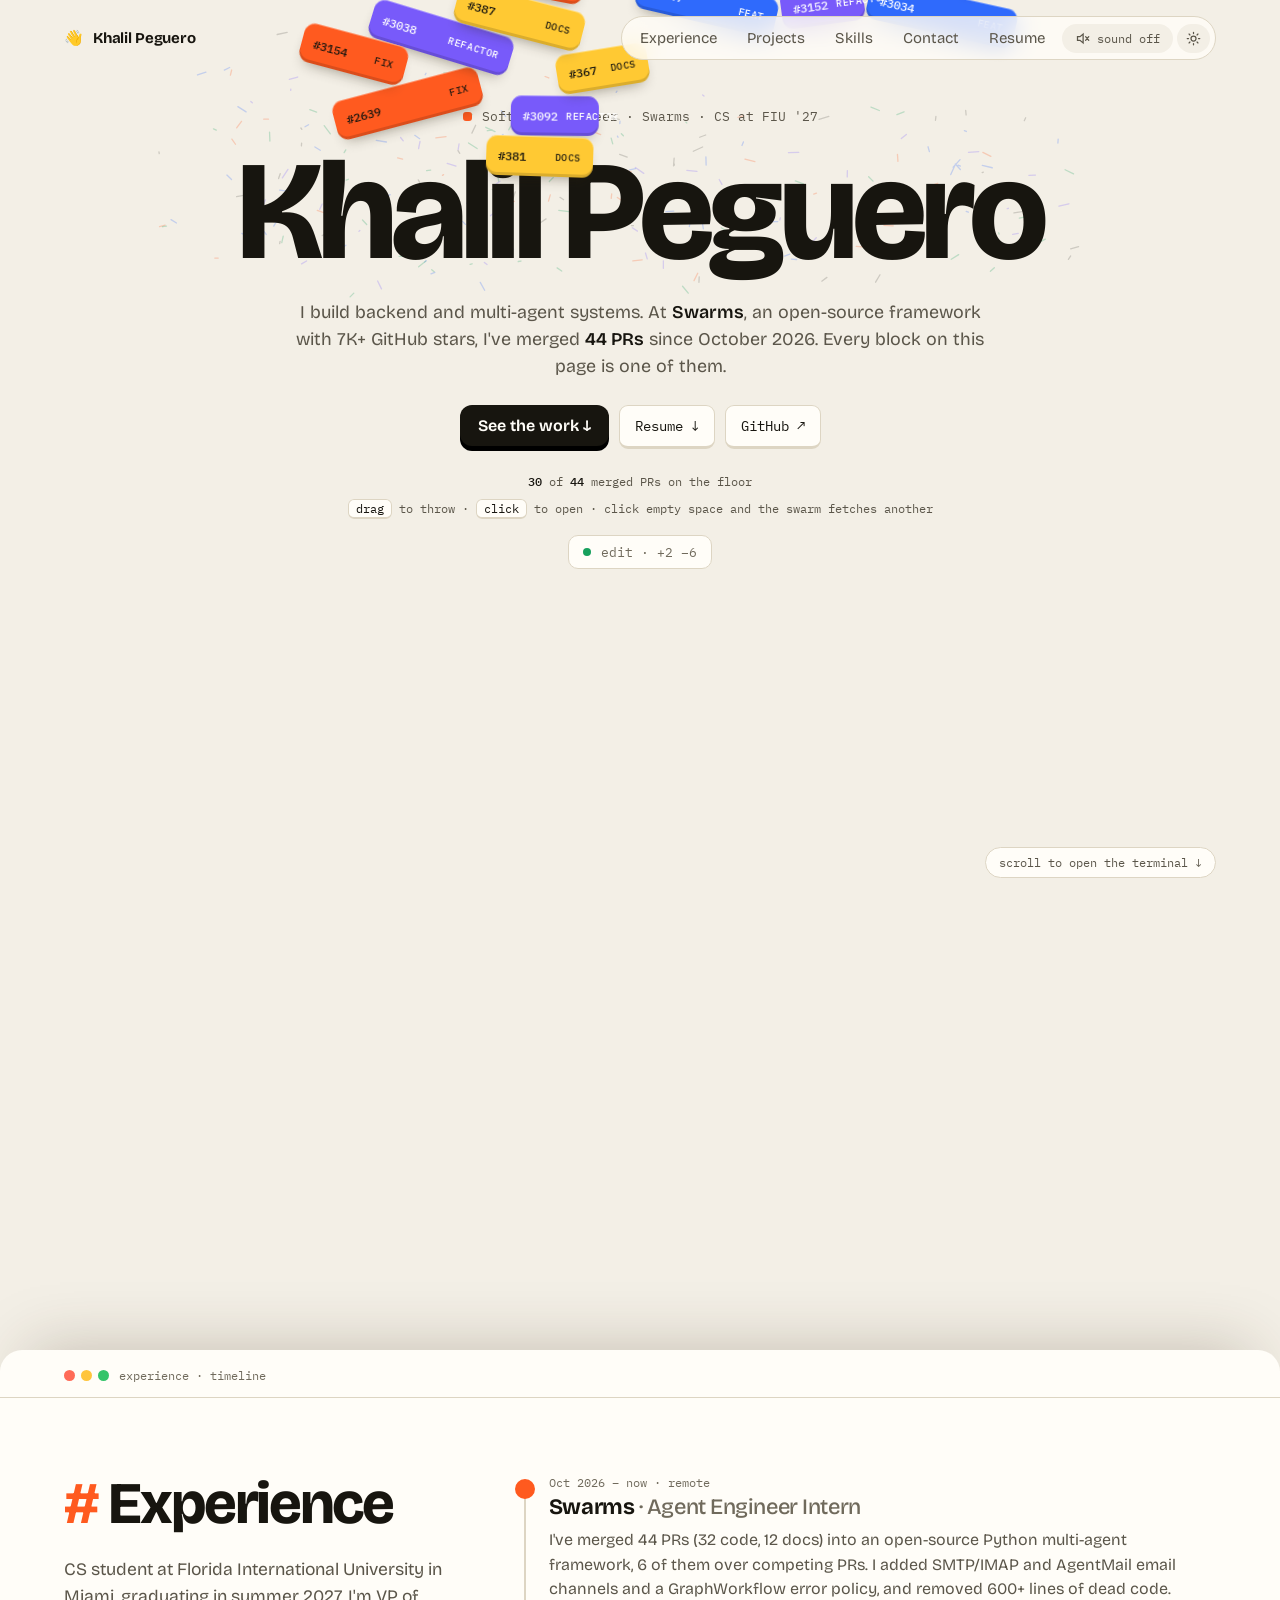
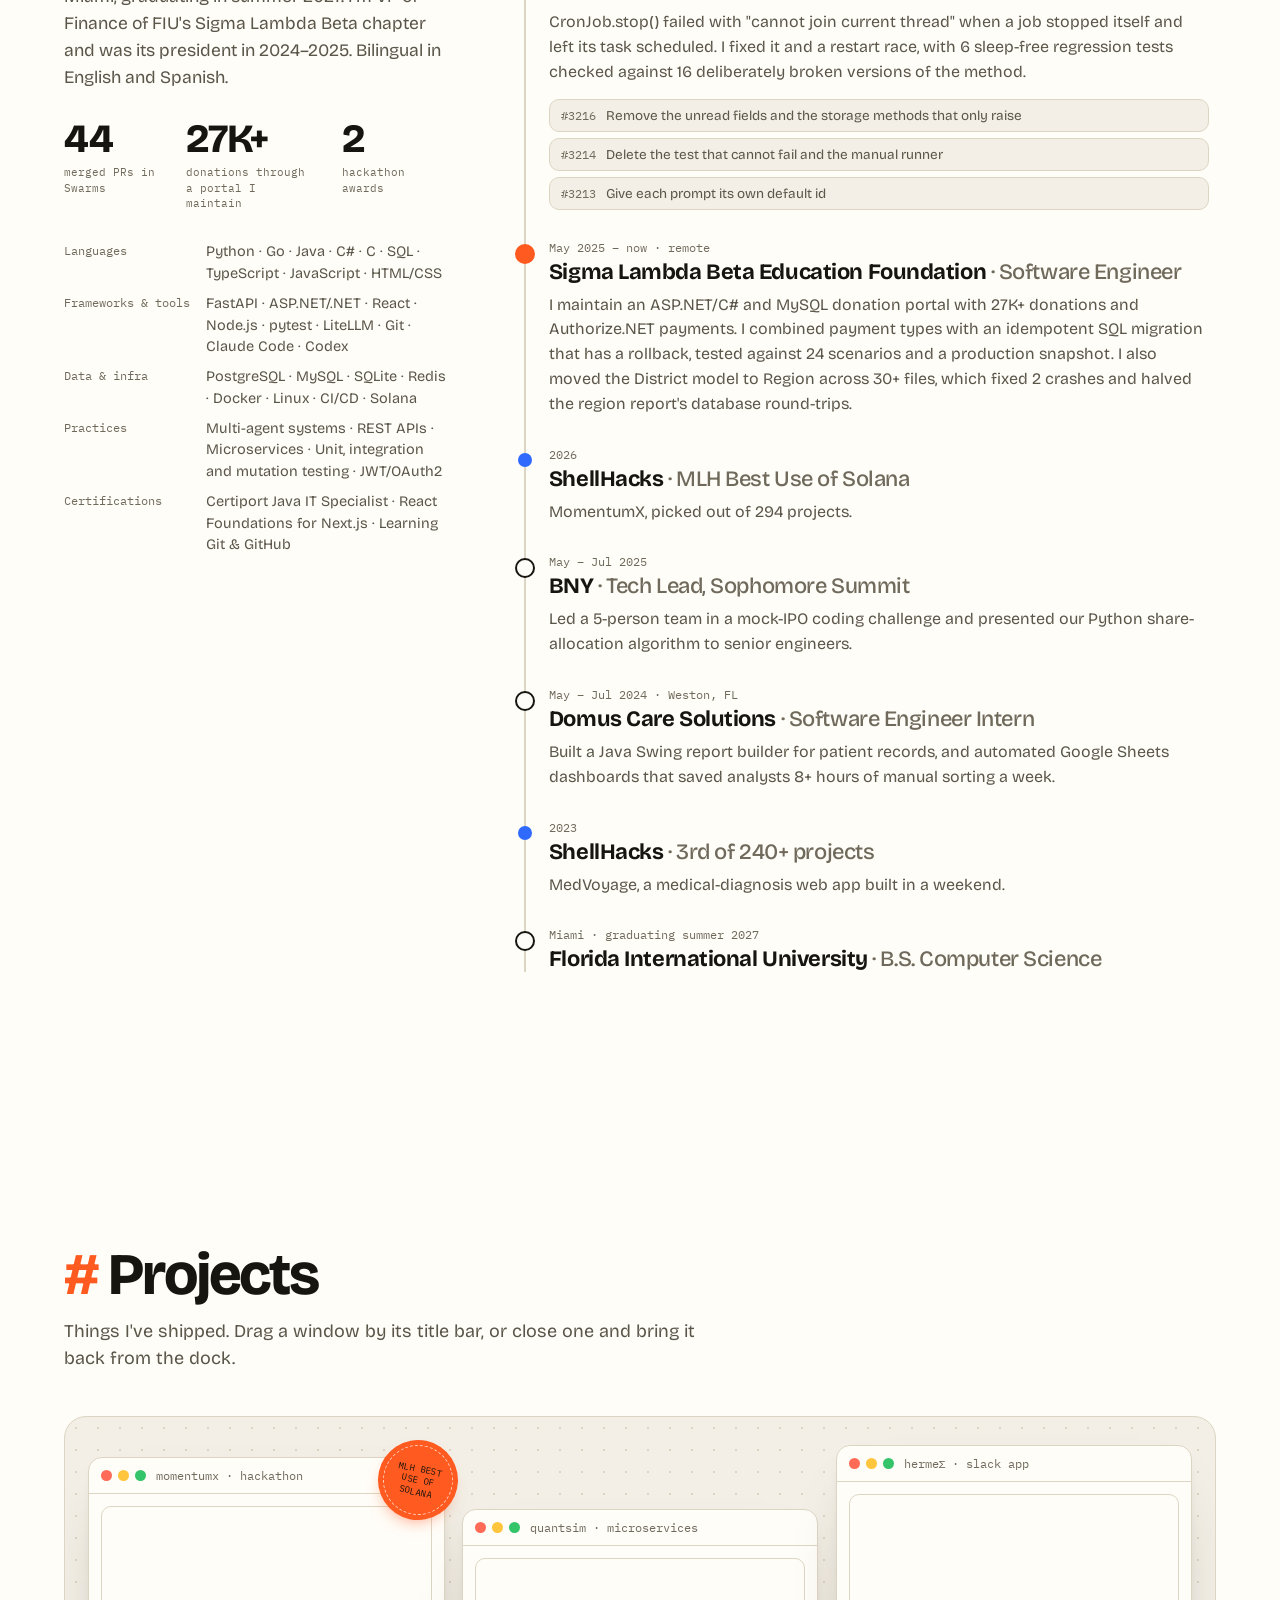
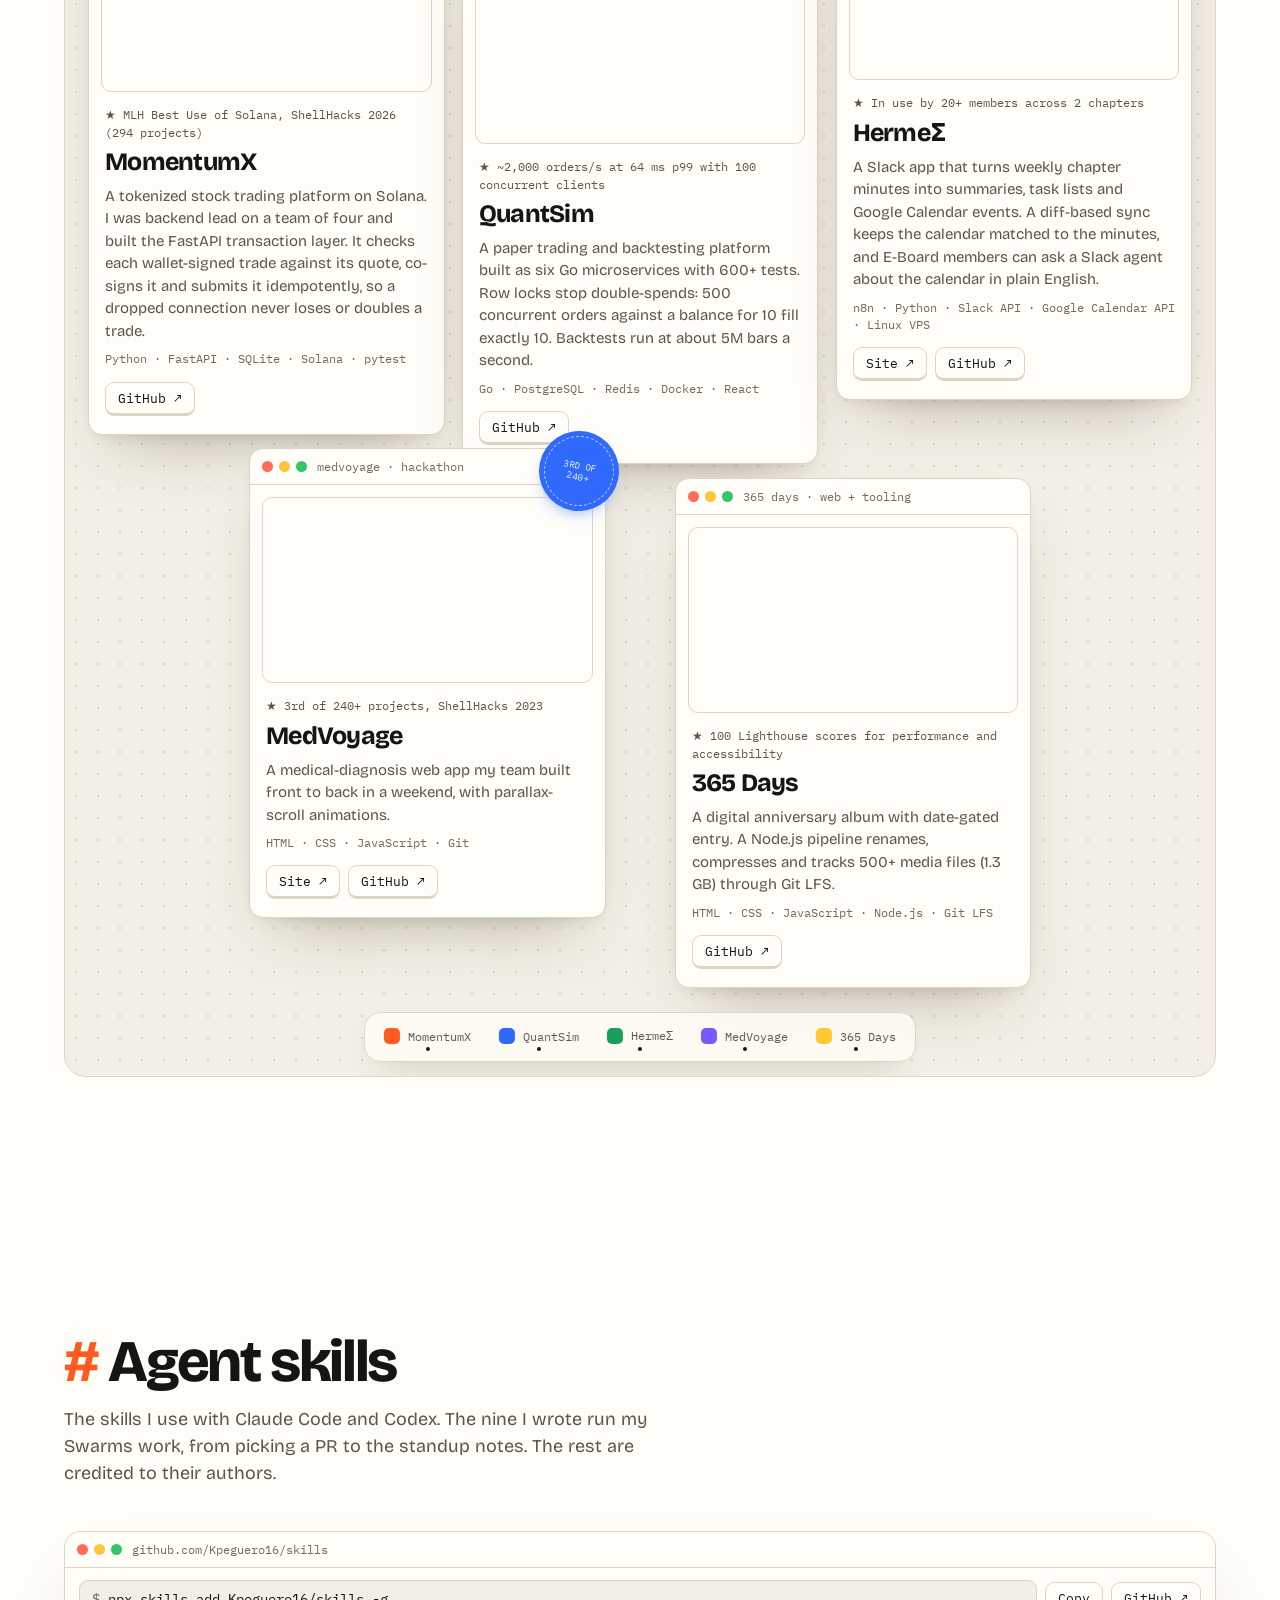
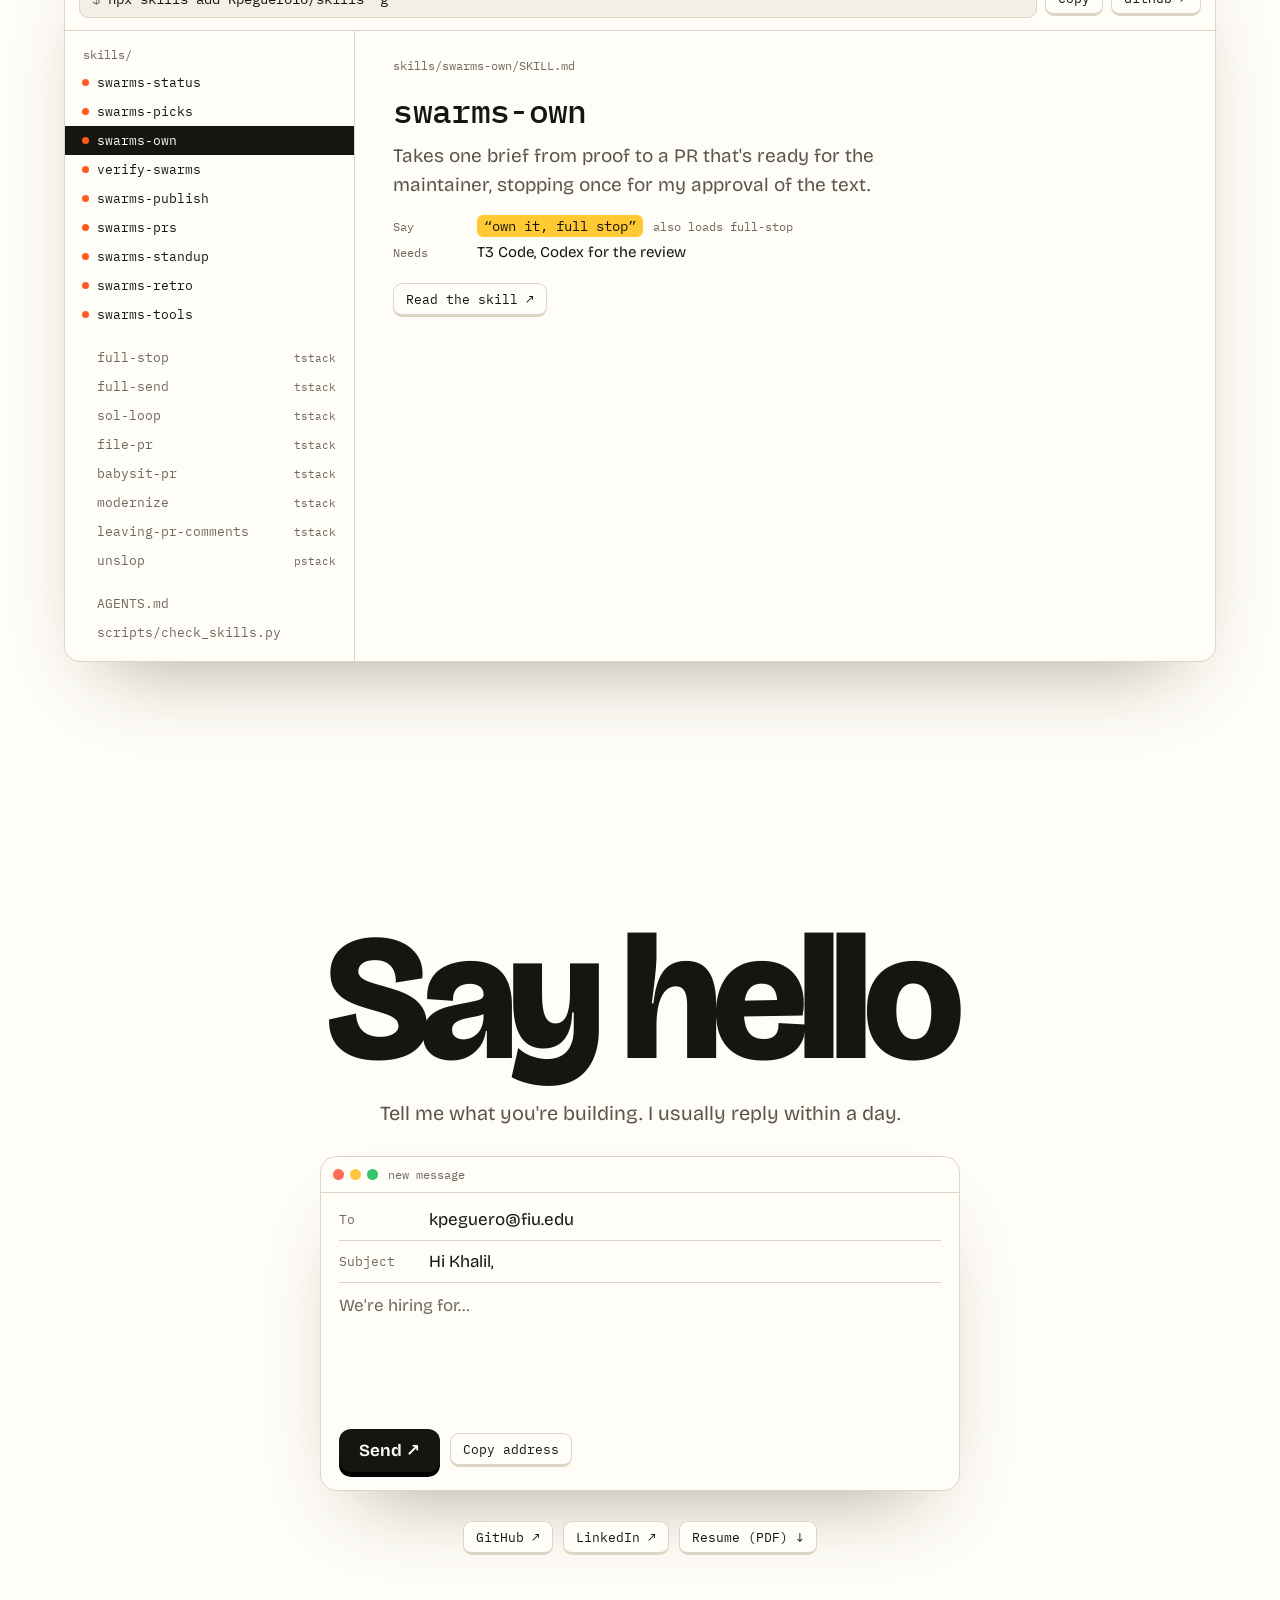
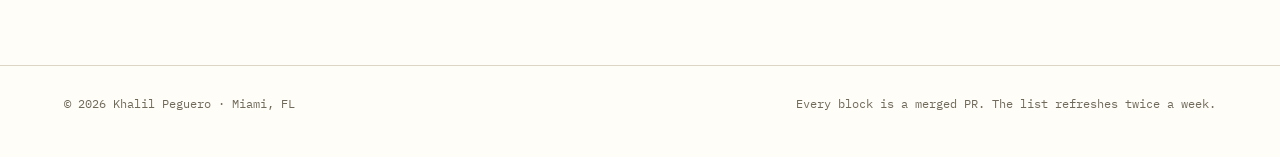
==== commit 8163284e: "Prototype three hero-to-experience transitions Throwaway. On localhost, ?variant= picks one, and a b" ====
--- a/index.html
+++ b/index.html
@@ -23,6 +23,9 @@
 <link rel="preconnect" href="https://fonts.gstatic.com" crossorigin>
 <link href="https://fonts.googleapis.com/css2?family=Bricolage+Grotesque:opsz,wght@12..96,400..800&family=IBM+Plex+Mono:wght@400;500&display=swap" rel="stylesheet">
 <link rel="stylesheet" href="css/site.css">
+<!-- PROTOTYPE(transition): the ?variant= switcher for the hero-to-experience transition, localhost only. Delete both lines once a variant wins. -->
+<link rel="stylesheet" href="css/prototype-transition.css">
+<script src="js/prototype-transition.js"></script>
 <script>
 // Hide-until-animated styles apply only under .js. If site.js never finishes, show everything.
 document.documentElement.classList.replace('no-js', 'js');
--- a/css/prototype-transition.css
+++ b/css/prototype-transition.css
@@ -0,0 +1,26 @@
+/* PROTOTYPE(transition): throwaway. Variants B and C of the hero-to-experience transition, and the switcher bar.
+   js/prototype-transition.js sets data-variant on <html> from ?variant=, on localhost only. Variant A is css/site.css as is.
+   Delete this file once a variant wins. */
+
+/* B and C on desktop: no pinned stage, no terminal; the hero is one screen and experience starts under it.
+   The query is the inverse of the phone query in css/site.css, where every variant already works this way. */
+@media (min-width: 821px) and (min-height: 561px) {
+  :root[data-variant="B"] .stage, :root[data-variant="C"] .stage { height: auto }
+  :root[data-variant="B"] .pin, :root[data-variant="C"] .pin { position: relative; height: 100vh }
+  :root[data-variant="B"] .win-rise, :root[data-variant="C"] .win-rise,
+  :root[data-variant="B"] .hint, :root[data-variant="C"] .hint { display: none }
+  :root[data-variant="B"] .exp, :root[data-variant="C"] .exp { margin-top: 0; border-radius: 0; box-shadow: none }
+  /* B: the blocks fall past the hero's bottom edge and over experience; the sides stay clipped so a block on a wall can't scroll the page sideways */
+  :root[data-variant="B"] .pin { overflow: clip visible }
+  :root[data-variant="B"] .world { z-index: 8 }
+  :root[data-variant="B"] .world.falling .blk { pointer-events: none }
+}
+
+/* the switcher: high contrast on purpose, so it never reads as part of the design */
+.proto-bar { position: fixed; left: 50%; bottom: 18px; transform: translateX(-50%); z-index: 1000; max-width: calc(100vw - 32px); display: flex; align-items: center; gap: 2px; padding: 5px;
+  border-radius: 999px; background: #0b0b0b; color: #fff; font: 500 12px/1 ui-monospace, Menlo, monospace; box-shadow: 0 10px 30px rgba(0, 0, 0, .35), 0 0 0 1px rgba(255, 255, 255, .14) }
+.proto-bar button { all: unset; cursor: pointer; flex: none; width: 30px; height: 30px; display: grid; place-items: center; border-radius: 50%; font-size: 14px }
+.proto-bar button:hover { background: rgba(255, 255, 255, .16) }
+.proto-bar button:focus-visible { outline: 2px solid #ff5a1f }
+.proto-bar span { padding: 0 8px; white-space: nowrap; overflow: hidden; text-overflow: ellipsis }
+.proto-bar b { color: #ff7a45 }
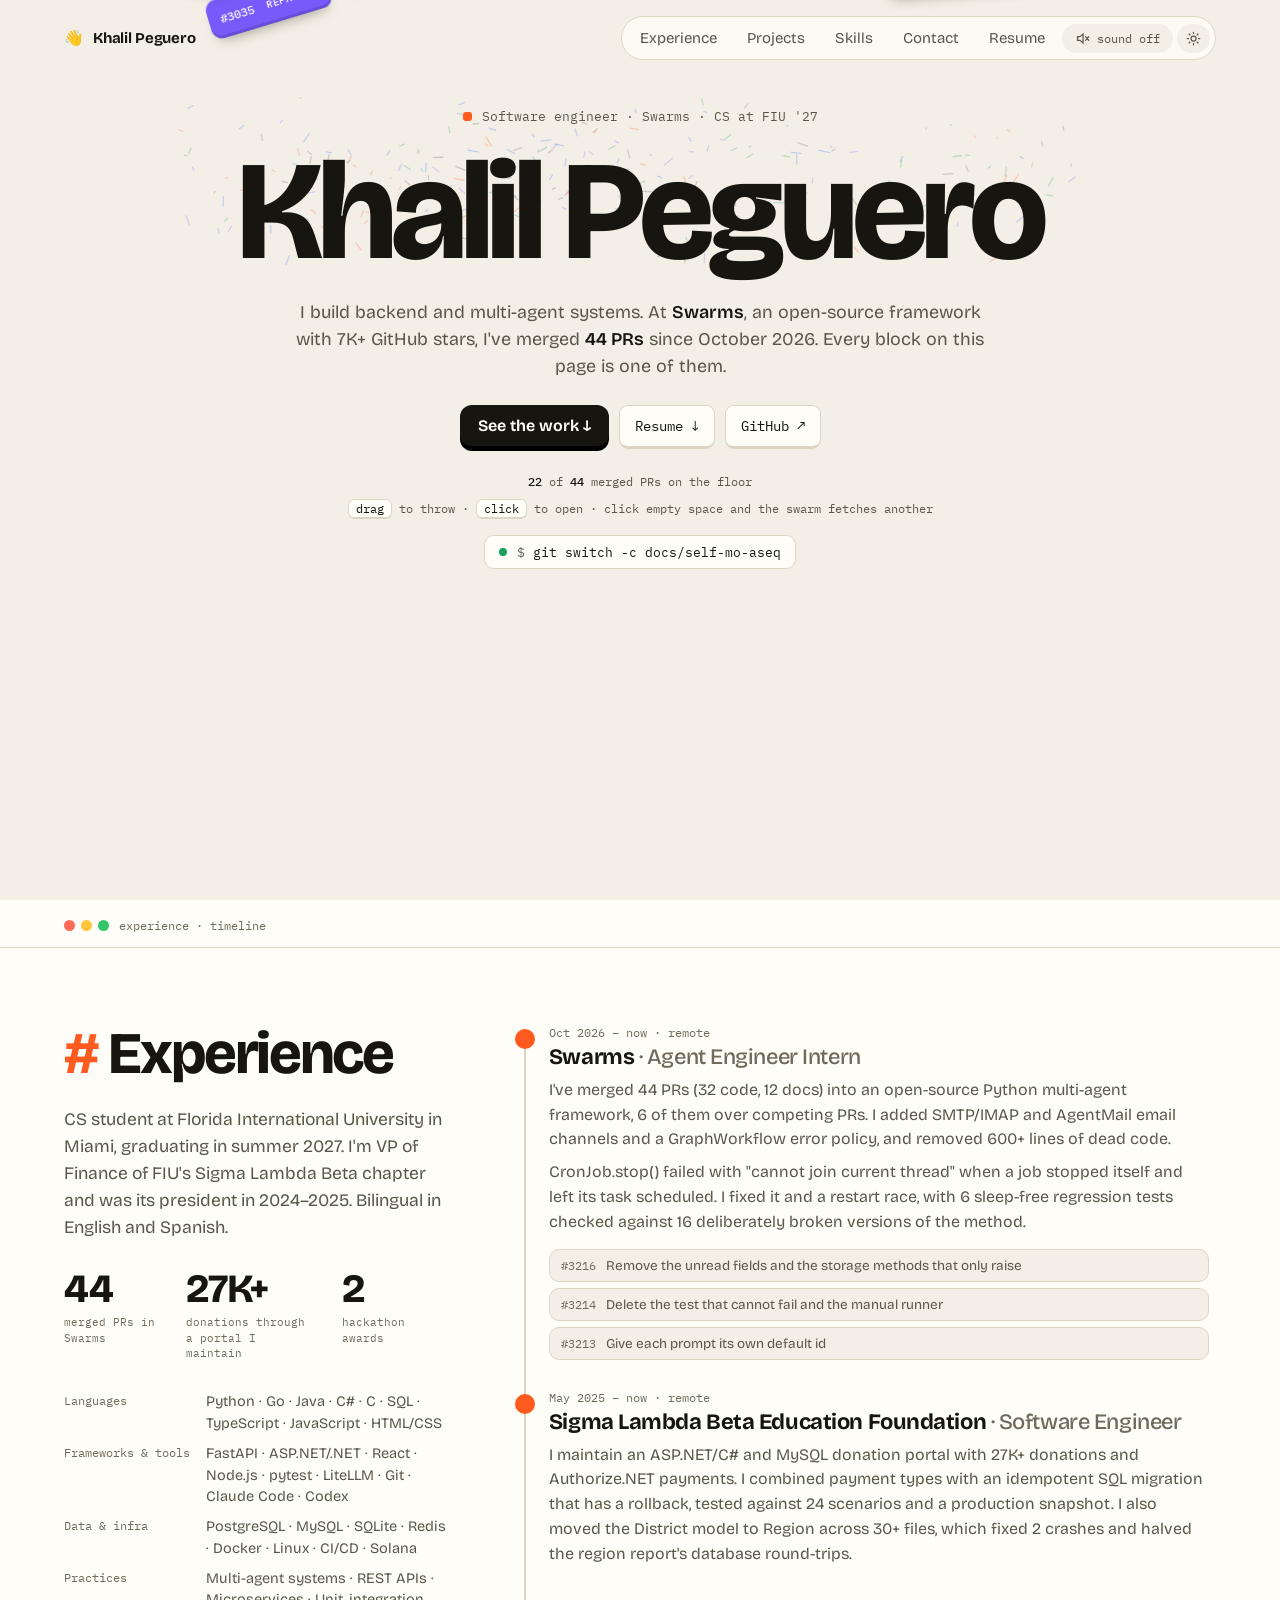
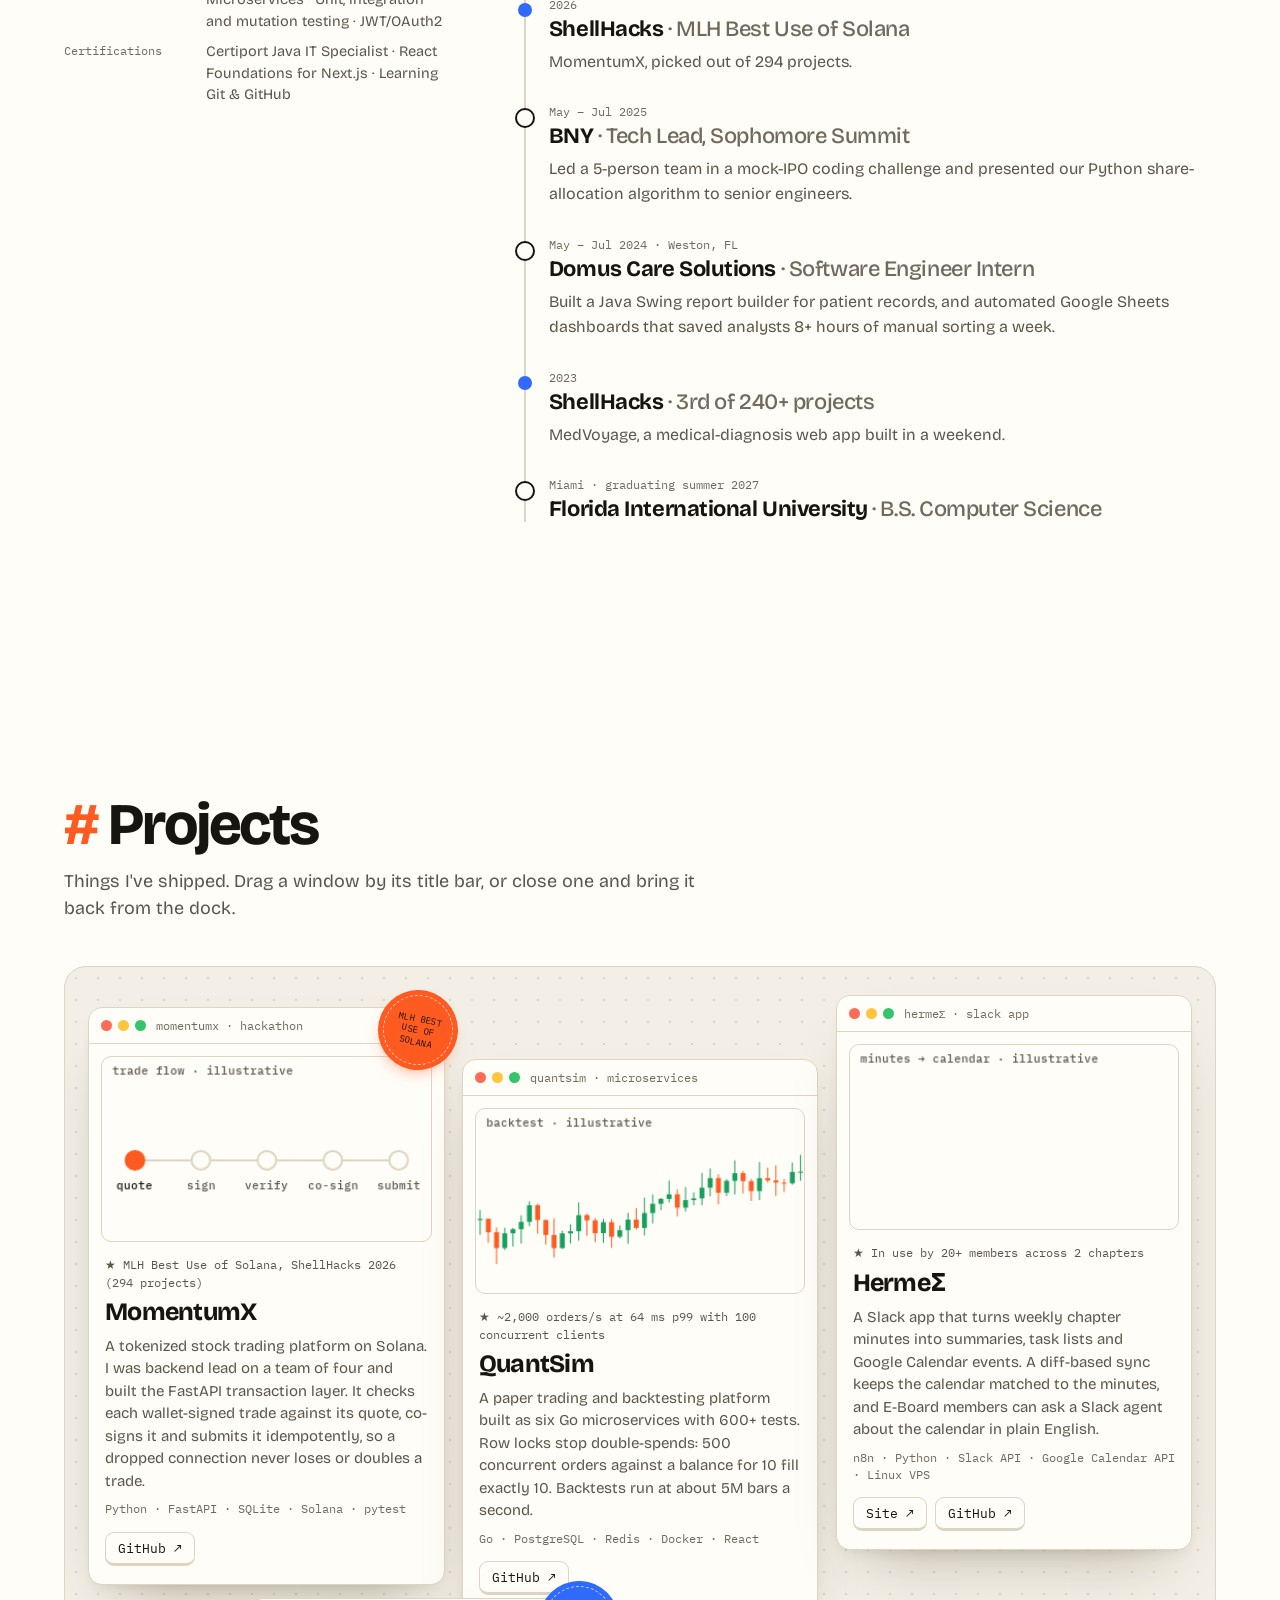
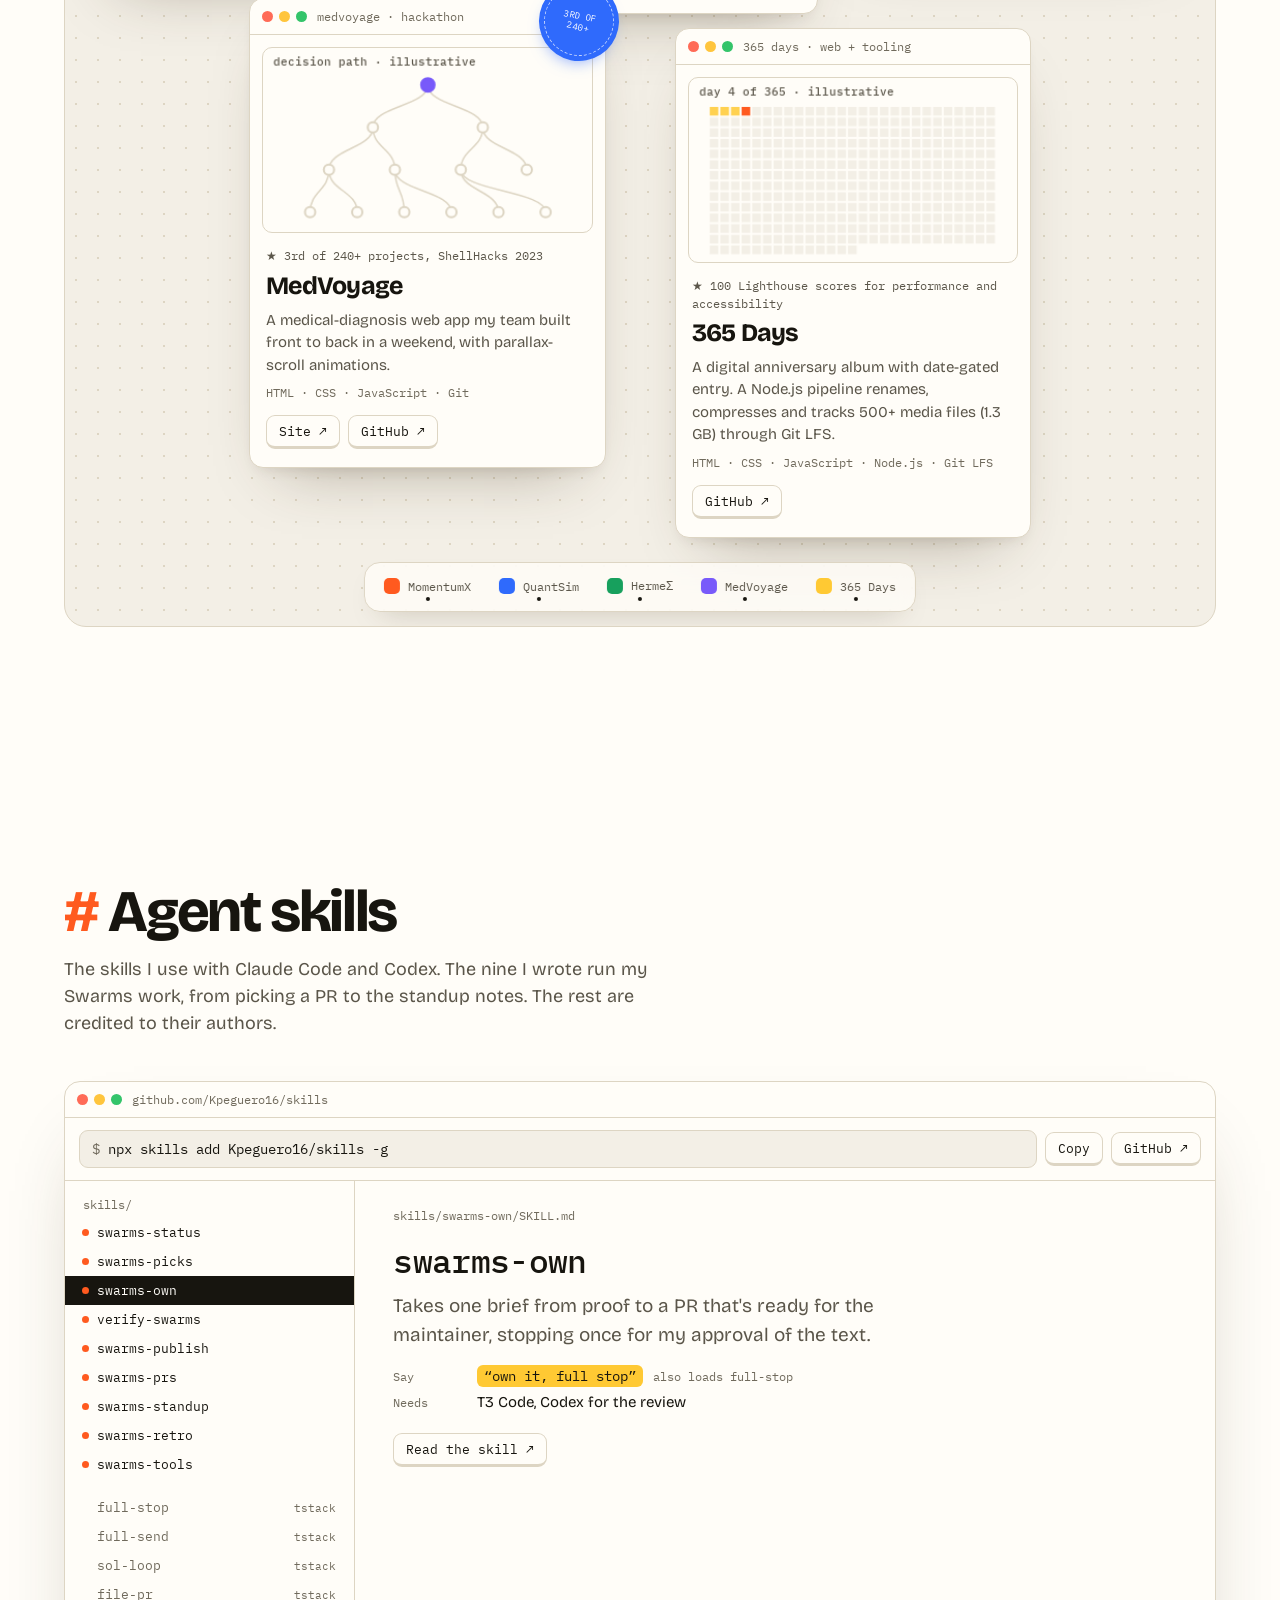
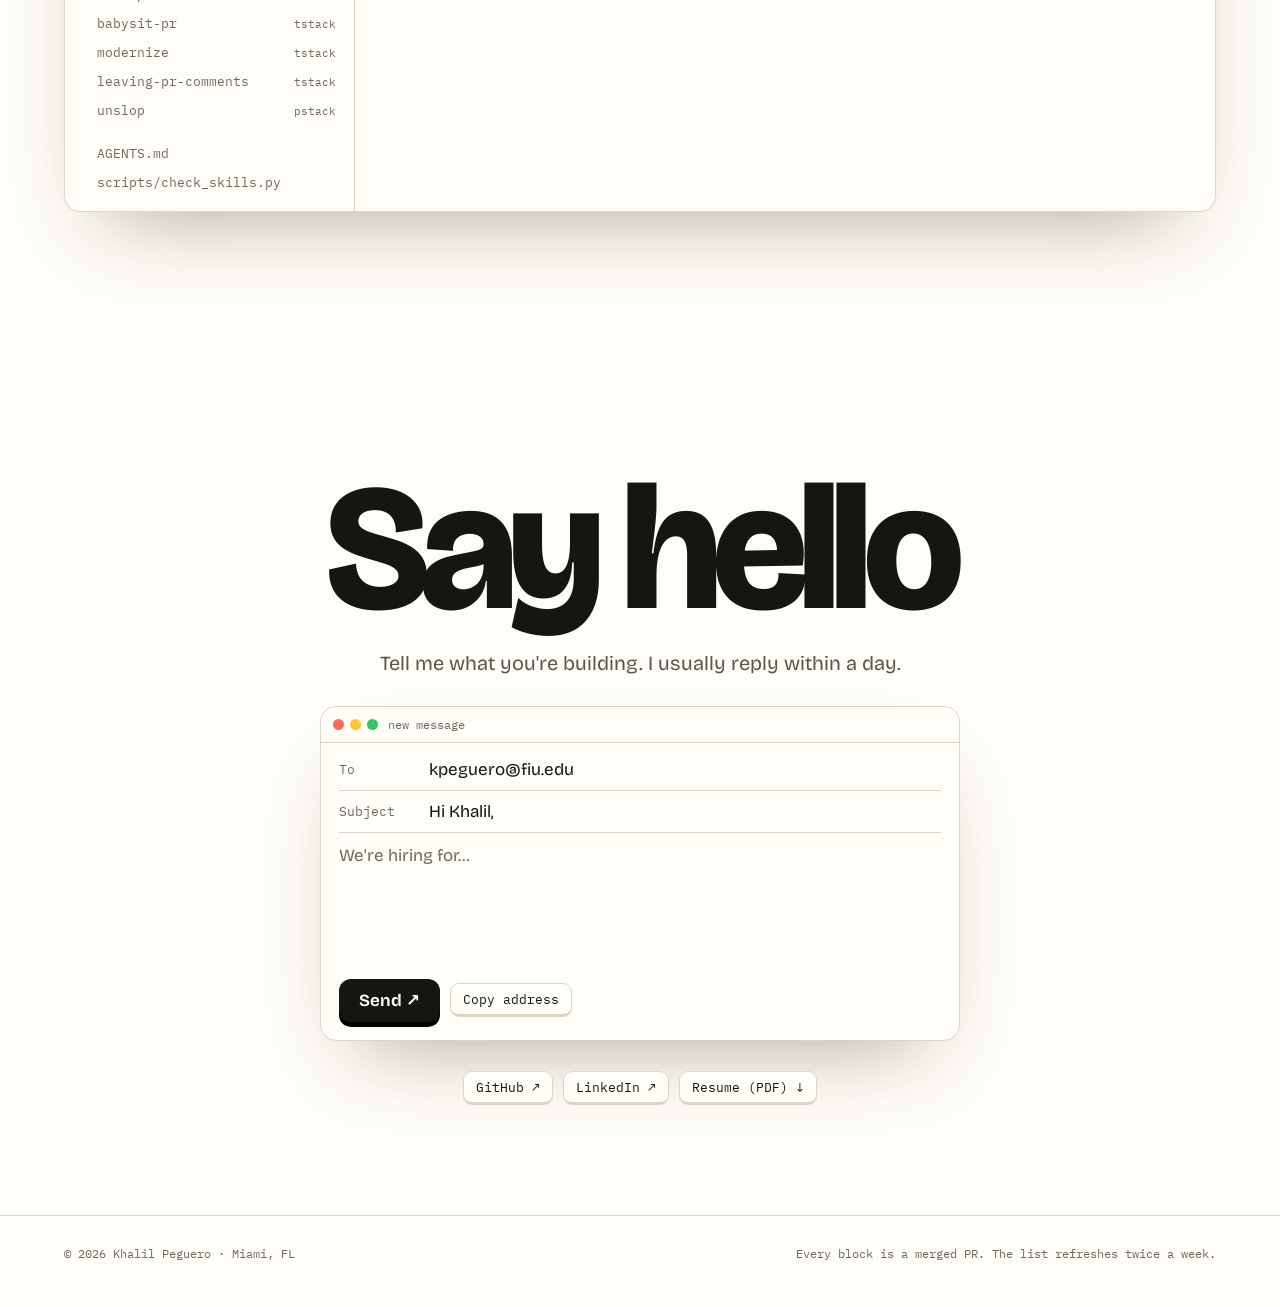
==== commit 3b436f4b: "Drop the hero's floor on scroll instead of pinning a terminal On desktop the hero pinned for a scree" ====
--- a/index.html
+++ b/index.html
@@ -23,9 +23,6 @@
 <link rel="preconnect" href="https://fonts.gstatic.com" crossorigin>
 <link href="https://fonts.googleapis.com/css2?family=Bricolage+Grotesque:opsz,wght@12..96,400..800&family=IBM+Plex+Mono:wght@400;500&display=swap" rel="stylesheet">
 <link rel="stylesheet" href="css/site.css">
-<!-- PROTOTYPE(transition): the ?variant= switcher for the hero-to-experience transition, localhost only. Delete both lines once a variant wins. -->
-<link rel="stylesheet" href="css/prototype-transition.css">
-<script src="js/prototype-transition.js"></script>
 <script>
 // Hide-until-animated styles apply only under .js. If site.js never finishes, show everything.
 document.documentElement.classList.replace('no-js', 'js');
@@ -63,34 +60,26 @@
   </div>
 </nav>
 
-<div class="stage" id="top">
-  <header class="pin" id="pin">
-    <canvas class="sky" id="sky" aria-hidden="true"></canvas>
-    <div class="copy" id="copy">
-      <p class="eyebrow"><i aria-hidden="true"></i>Software engineer · Swarms · CS at FIU '27</p>
-      <h1 class="name">Khalil Peguero</h1>
-      <p class="lede">I build backend and multi-agent systems. At <b>Swarms</b>, an open-source framework with 7K+ GitHub stars, I've merged <b><span data-stat="total">44</span> PRs</b> since October 2026. Every block on this page is one of them.</p>
-      <div class="cta">
-        <a class="send" href="#projects">See the work ↓</a>
-        <a class="btn" href="Khalil_Peguero_Resume.pdf">Resume ↓</a>
-        <a class="btn" href="https://github.com/Kpeguero16">GitHub ↗</a>
-      </div>
-      <div class="readout">
-        <span class="count"><b id="onFloor">0</b> of <b data-stat="total">44</b> merged PRs on the floor</span>
-        <span id="howTo"><kbd>drag</kbd> to throw · <kbd>click</kbd> to open · click empty space and the swarm fetches another</span>
-      </div>
-      <div class="ticker" id="ticker"><i class="dot" aria-hidden="true"></i><span class="ln" id="tickerLine"><span class="dim">waiting for the next merge…</span></span></div>
-    </div>
-
-    <div class="win-rise" id="rise" aria-hidden="true">
-      <div class="bar"><span class="lights"><i></i><i></i><i></i></span><span>~/swarms · replay of recent merges</span></div>
-      <pre class="term" id="term"></pre>
-    </div>
-
-    <div class="world" id="world" role="group" aria-label="Merged pull requests, one block each"></div>
-    <div class="hint" id="hint">scroll to open the terminal ↓</div>
-  </header>
-</div>
+<header class="pin" id="pin">
+  <canvas class="sky" id="sky" aria-hidden="true"></canvas>
+  <div class="copy" id="copy">
+    <p class="eyebrow"><i aria-hidden="true"></i>Software engineer · Swarms · CS at FIU '27</p>
+    <h1 class="name">Khalil Peguero</h1>
+    <p class="lede">I build backend and multi-agent systems. At <b>Swarms</b>, an open-source framework with 7K+ GitHub stars, I've merged <b><span data-stat="total">44</span> PRs</b> since October 2026. Every block on this page is one of them.</p>
+    <div class="cta">
+      <a class="send" href="#projects">See the work ↓</a>
+      <a class="btn" href="Khalil_Peguero_Resume.pdf">Resume ↓</a>
+      <a class="btn" href="https://github.com/Kpeguero16">GitHub ↗</a>
+    </div>
+    <div class="readout">
+      <span class="count"><b id="onFloor">0</b> of <b data-stat="total">44</b> merged PRs on the floor</span>
+      <span id="howTo"><kbd>drag</kbd> to throw · <kbd>click</kbd> to open · click empty space and the swarm fetches another</span>
+    </div>
+    <div class="ticker" id="ticker"><i class="dot" aria-hidden="true"></i><span class="ln" id="tickerLine"><span class="dim">waiting for the next merge…</span></span></div>
+  </div>
+
+  <div class="world" id="world" role="group" aria-label="Merged pull requests, one block each"></div>
+</header>
 
 <section class="exp" id="experience" aria-labelledby="exp-title">
   <div class="bar"><span class="lights"><i></i><i></i><i></i></span><span>experience · timeline</span></div>
--- a/css/site.css
+++ b/css/site.css
@@ -61,12 +61,11 @@
 .sound[aria-pressed="true"] { background: var(--orange); color: var(--on-fill) }
 .sound .on { display: none } .sound[aria-pressed="true"] .on { display: inline } .sound[aria-pressed="true"] .off { display: none }
 
-/* ── hero stage: pinned while the terminal window rises; experience then slides up over it ── */
-.stage { position: relative; height: 250vh } /* experience starts sliding in at .5 screens of scroll and covers the hero at 1.5 */
-.pin { position: sticky; top: 0; height: 100vh; overflow: hidden; -webkit-user-select: none; user-select: none; cursor: crosshair }
-.sky { position: absolute; inset: 0; width: 100%; height: 100%; z-index: 1; pointer-events: none; opacity: calc(1 - var(--p, 0) * 4) }
-.copy { position: absolute; left: var(--m); right: var(--m); top: clamp(92px, 12vh, 120px); z-index: 3; pointer-events: none; text-align: center; display: flex; flex-direction: column; align-items: center;
-  opacity: calc(1 - var(--p, 0) * 4); transform: translateY(calc(var(--p, 0) * -120px)) }
+/* ── hero: one screen. On desktop the first scroll drops the floor, and the blocks fall out over experience (js/site.js) ── */
+/* the blocks may draw past the bottom edge but never the sides; a browser without overflow: clip keeps them inside */
+.pin { position: relative; height: 100vh; overflow: hidden; overflow: clip visible; -webkit-user-select: none; user-select: none; cursor: crosshair }
+.sky { position: absolute; inset: 0; width: 100%; height: 100%; z-index: 1; pointer-events: none }
+.copy { position: absolute; left: var(--m); right: var(--m); top: clamp(92px, 12vh, 120px); z-index: 3; pointer-events: none; text-align: center; display: flex; flex-direction: column; align-items: center }
 .eyebrow { font-family: var(--mono); font-size: 13px; color: var(--ink-2); margin: 0 0 20px; display: flex; align-items: center; gap: 10px }
 .eyebrow i { width: 9px; height: 9px; border-radius: 3px; background: var(--orange); display: inline-block; animation: bob 2.4s ease-in-out infinite }
 @keyframes bob { 50% { transform: translateY(-3px) rotate(45deg) } }
@@ -85,31 +84,21 @@
 .cta { margin-top: 26px; display: flex; flex-wrap: wrap; justify-content: center; align-items: flex-start; gap: 10px; pointer-events: auto }
 .cta .send { font-size: 16px; padding: 11px 18px }
 .cta .btn { font-size: 13.5px; padding: 11px 15px; background: var(--card) }
-.gone .cta { pointer-events: none }
 /* the name and pitch show at once; the readout and ticker describe the blocks, so they wait for the swarm to let go */
 .js .readout, .js .ticker { opacity: 0; transform: translateY(8px); transition: opacity .8s, transform .8s var(--ease) }
 .js .ticker { transition-delay: .15s }
 .ready .readout, .ready .ticker { opacity: 1; transform: none }
 /* the swarm draws over the name while it forms it, then drops behind the text */
 .pin:not(.settled) .sky { z-index: 4 }
-.hint { position: absolute; right: var(--m); bottom: 22px; z-index: 5; font-family: var(--mono); font-size: 12px; color: var(--ink-2); background: var(--card); border: 1px solid var(--line); padding: 7px 13px; border-radius: 999px;
-  opacity: calc(1 - var(--p, 0) * 8); animation: nudge 2.2s ease-in-out infinite; pointer-events: none }
-@keyframes nudge { 50% { transform: translateY(4px) } }
-
-/* the terminal window: parked under the fold, rises and fills the screen on scroll */
-.win-rise { position: absolute; z-index: 5; width: min(64vw, 820px); left: calc(50% - min(64vw, 820px) / 2); top: calc(100% + 60px); aspect-ratio: 16 / 10;
-  background: var(--card); border: 1px solid var(--line); border-radius: 14px; overflow: hidden; box-shadow: 0 40px 80px -40px rgba(var(--shade), .4) }
 .bar { display: flex; align-items: center; gap: 10px; padding: 10px 14px; border-bottom: 1px solid var(--line); font-family: var(--mono); font-size: 11.5px; color: var(--ink-3) }
-.term { margin: 0; padding: 14px 16px; font-family: var(--mono); font-size: clamp(10px, .85vw, 12.5px); line-height: 1.8; color: var(--ink-2); white-space: pre-wrap; height: calc(100% - 37px); overflow: hidden; display: flex; flex-direction: column; justify-content: flex-start }
-.term .drop { background: rgba(23, 160, 93, .12); border-radius: 4px; padding: 0 5px }
-
-/* blocks */
-.world { position: absolute; inset: 0; z-index: 4; pointer-events: none; opacity: calc(1 - var(--p, 0) * 5) }
+
+/* blocks: above experience, so they fall across it when the floor drops */
+.world { position: absolute; inset: 0; z-index: 8; pointer-events: none }
 .blk { position: absolute; left: 0; top: 0; display: flex; align-items: center; justify-content: space-between; gap: 8px; padding: 0 12px; border-radius: 11px;
   font-family: var(--mono); font-size: 12px; font-weight: 500; color: #fff; cursor: grab; pointer-events: auto; user-select: none; touch-action: none; background: var(--dot);
   box-shadow: 0 1px 0 rgba(255, 255, 255, .35) inset, 0 -3px 0 rgba(0, 0, 0, .14) inset, 0 8px 14px -8px rgba(40, 30, 10, .45); will-change: transform }
 .blk:active { cursor: grabbing }
-.world.off .blk { visibility: hidden; pointer-events: none }
+.world.falling .blk { pointer-events: none }
 /* text on the brand fills keeps 4.5:1: ink on orange, green and yellow; white on blue and violet */
 .blk .bt { font-size: 10px; letter-spacing: .06em; text-transform: uppercase; opacity: .9 }
 .blk.t-FEAT .bt, .blk.t-REFACTOR .bt { opacity: 1 }
@@ -124,8 +113,8 @@
 .tip .title { color: var(--yellow); margin-bottom: 6px; display: block; white-space: nowrap; overflow: hidden; text-overflow: ellipsis }
 .tip .ps, .tip .dim { color: #8f897b } .tip .cmd { color: #fffdf8 } .tip .ok, .tip .drop { color: #3ddc84 } .tip .bad { color: #ff8a5c }
 
-/* ── experience: a sheet that slides up over the full-screen terminal ── */
-.exp { position: relative; z-index: 7; margin-top: -100vh; min-height: 100vh; background: var(--card); border-radius: 22px 22px 0 0; box-shadow: 0 -30px 60px -30px rgba(var(--shade), .25) }
+/* ── experience ── */
+.exp { position: relative; z-index: 7; background: var(--card) }
 .exp .bar { padding: 18px var(--m) 14px }
 .tl-grid { display: grid; grid-template-columns: minmax(280px, .8fr) 1.45fr; gap: clamp(30px, 5vw, 90px); padding: clamp(40px, 6vw, 80px) var(--m) clamp(70px, 9vw, 120px); max-width: 1380px; margin: 0 auto }
 .tl-grid > *, .tl-latest a { min-width: 0 }
@@ -259,20 +248,17 @@
 .toast.show { opacity: 1; transform: translate(-50%, 0) rotate(-3deg) scale(1) }
 footer { position: relative; z-index: 7; border-top: 1px solid var(--line); padding: 30px var(--m) 46px; display: flex; justify-content: space-between; flex-wrap: wrap; gap: 16px; font-family: var(--mono); font-size: 12px; color: var(--ink-3); background: var(--card) }
 
-/* ── phones: no pinned zoom; the hero is one screen and the rest scrolls normally ── */
+/* ── phones: the floor stays put, and the hero grows with its copy ── */
 /* keep this query in sync with mqFlow in js/site.js */
 @media (max-width: 820px), (max-height: 560px) {
-  .stage { height: auto }
-  /* the hero grows with its copy, and keeps room under it for the pile of blocks */
-  .pin { position: relative; height: auto; min-height: 600px; min-height: max(100svh, 600px) }
+  /* the hero keeps room under its copy for the pile of blocks */
+  .pin { height: auto; min-height: 600px; min-height: max(100svh, 600px) }
   .copy { position: relative; left: auto; right: auto; top: auto; padding: clamp(92px, 12vh, 120px) var(--m) 190px }
-  .win-rise, .hint { display: none }
   h1.name { font-size: 12.4vw }
   .cta { margin-top: 20px; gap: 8px }
   .cta a { white-space: nowrap }
   .cta .send { font-size: 15px; padding: 10px 14px }
   .cta .btn { font-size: 12.5px; padding: 10px 12px }
-  .exp { margin-top: 0; border-radius: 0; box-shadow: none }
   .tl-grid { grid-template-columns: 1fr; gap: 26px }
   .tl-intro { position: static }
   .tl-stats { grid-template-columns: repeat(3, 1fr); gap: 12px }
@@ -293,5 +279,5 @@
 }
 @media (prefers-reduced-motion: reduce) {
   .js .pop { opacity: 1; transform: none }
-  .hint, .eyebrow i, .ticker .dot, .tl-item.now:first-child .tl-dot { animation: none }
-}
+  .eyebrow i, .ticker .dot, .tl-item.now:first-child .tl-dot { animation: none }
+}
